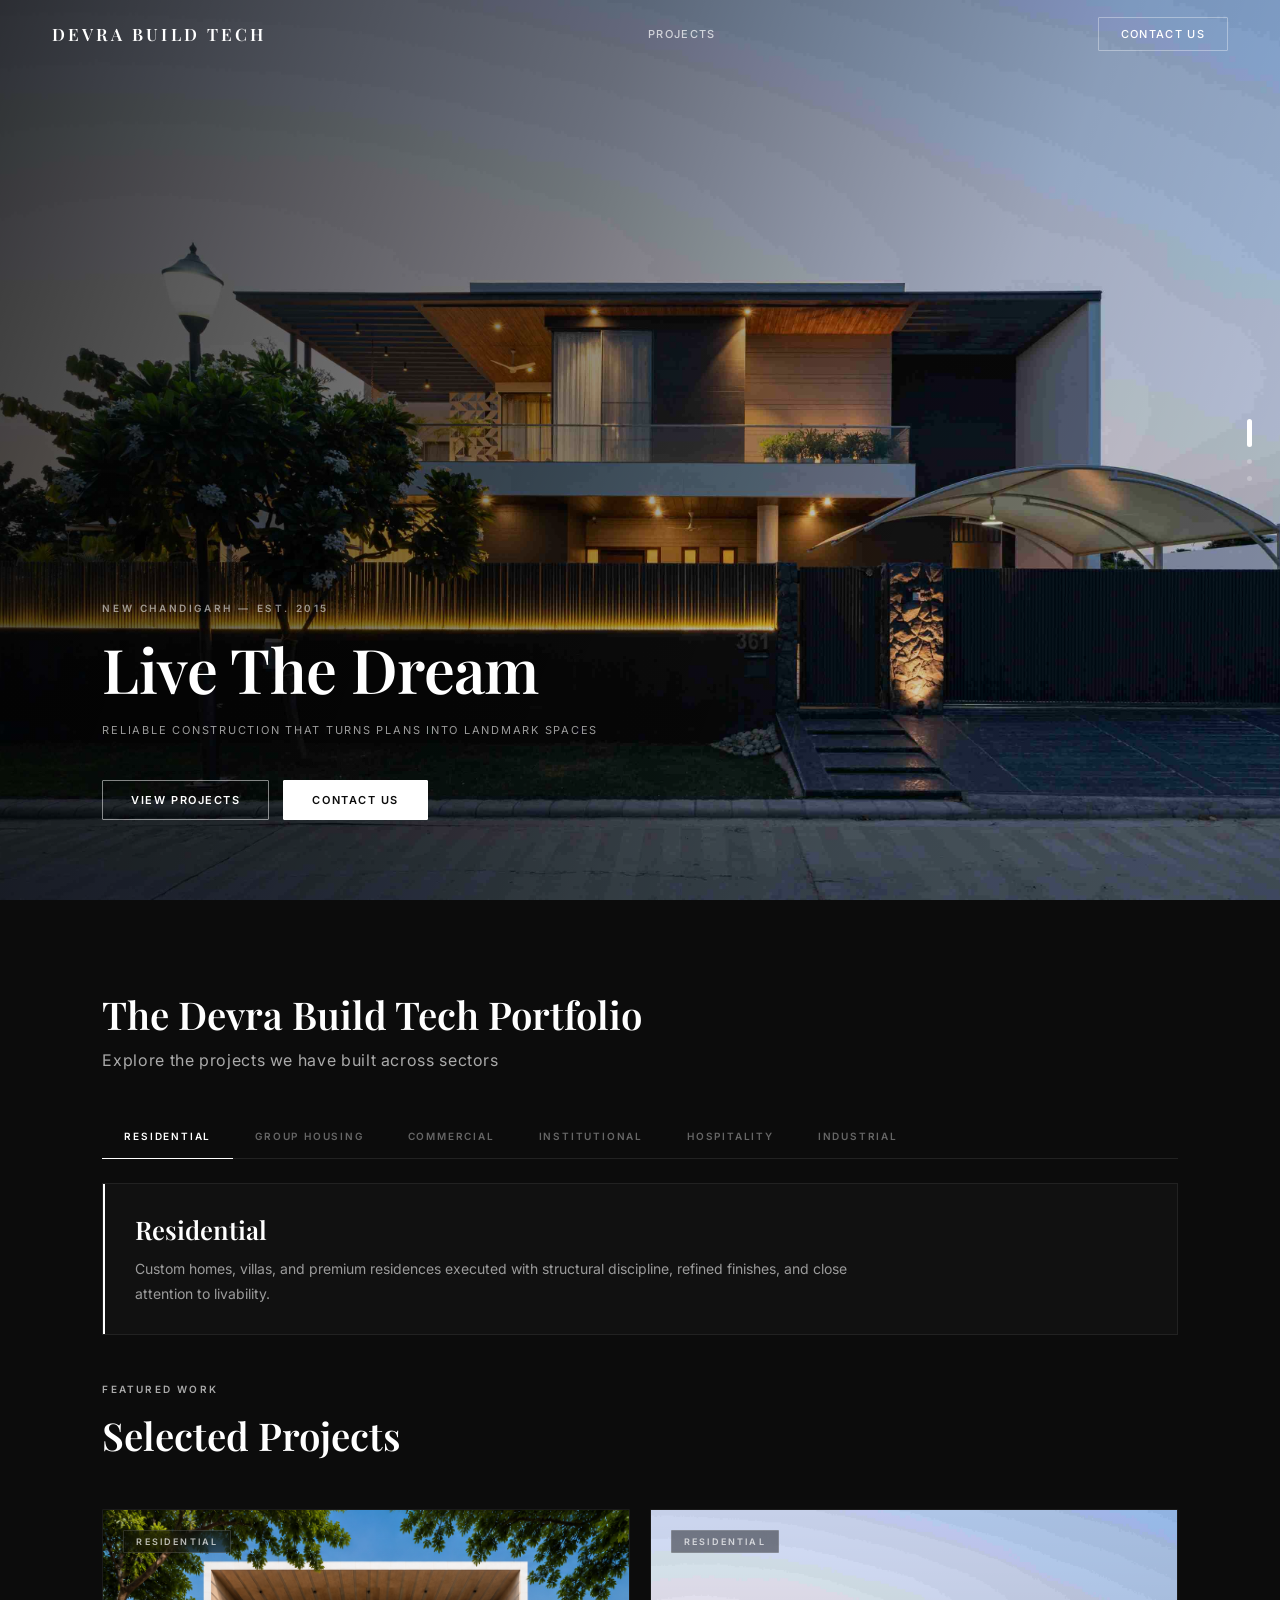
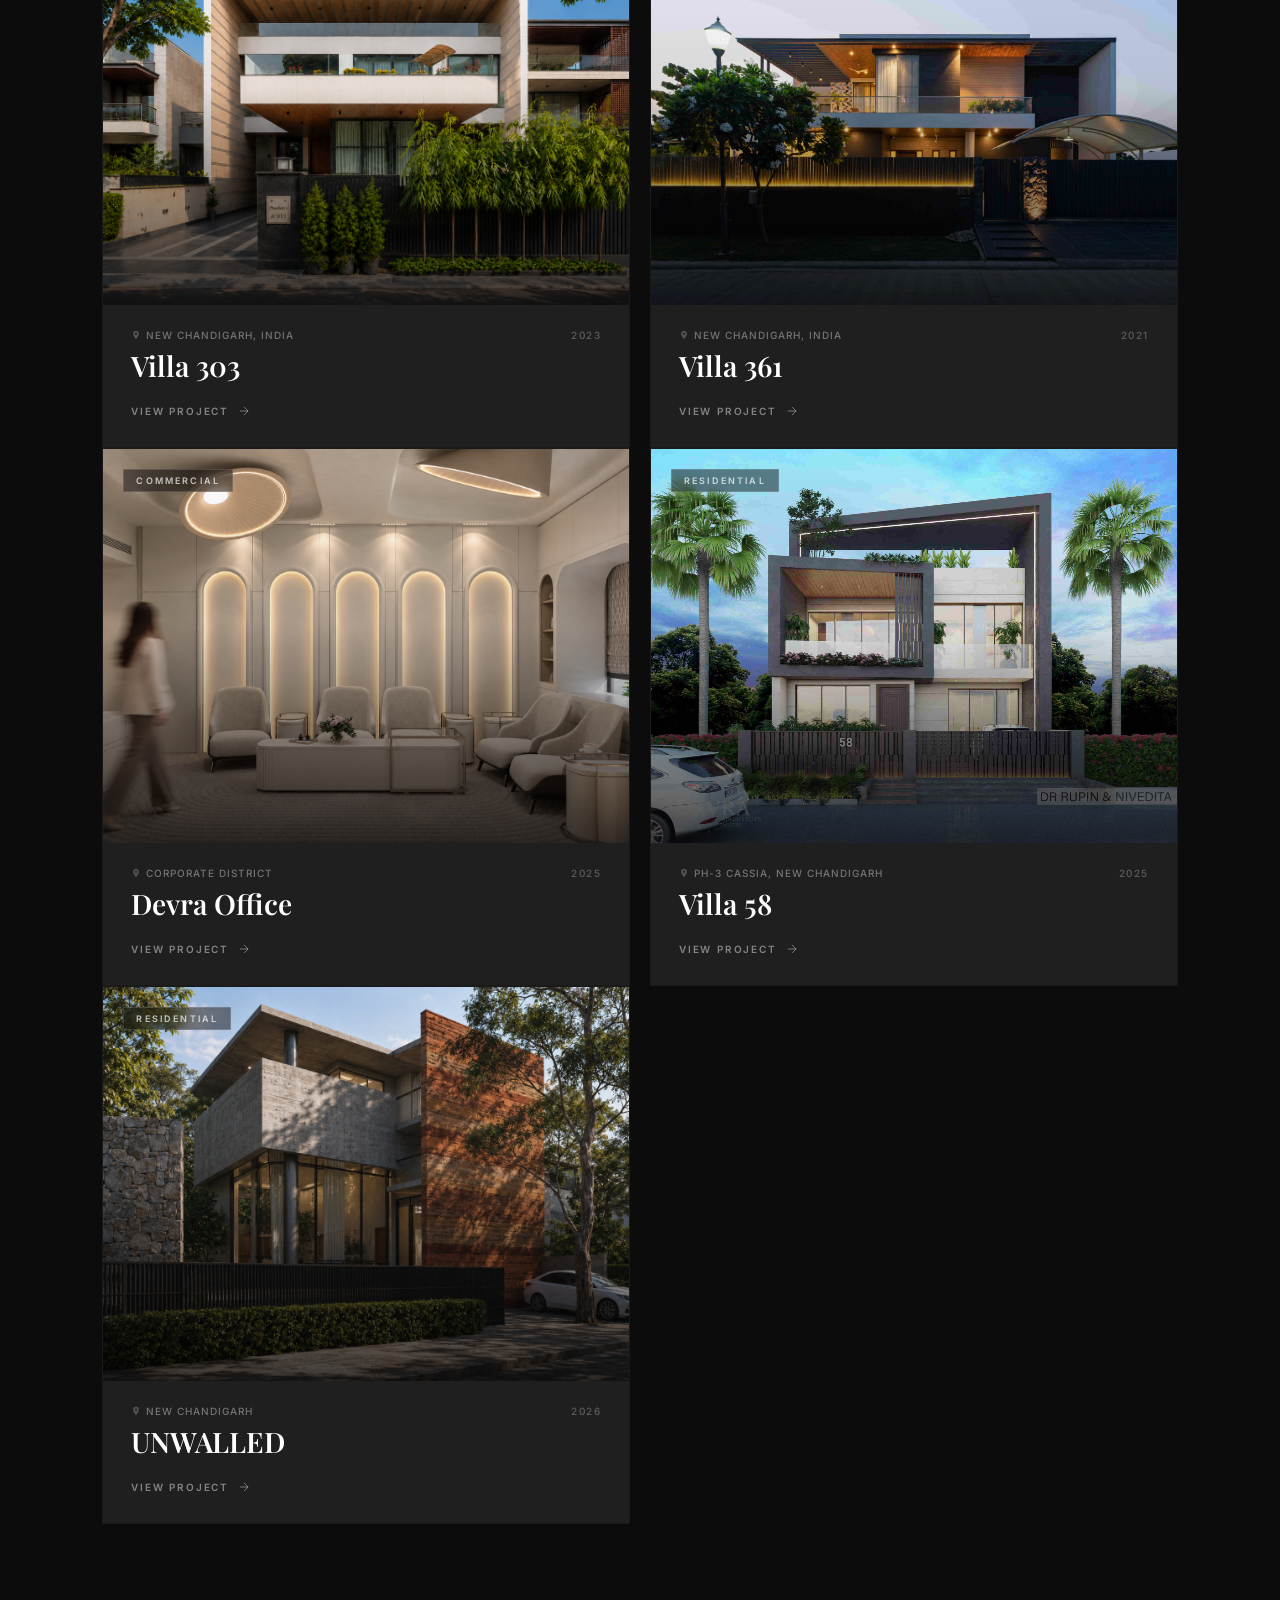
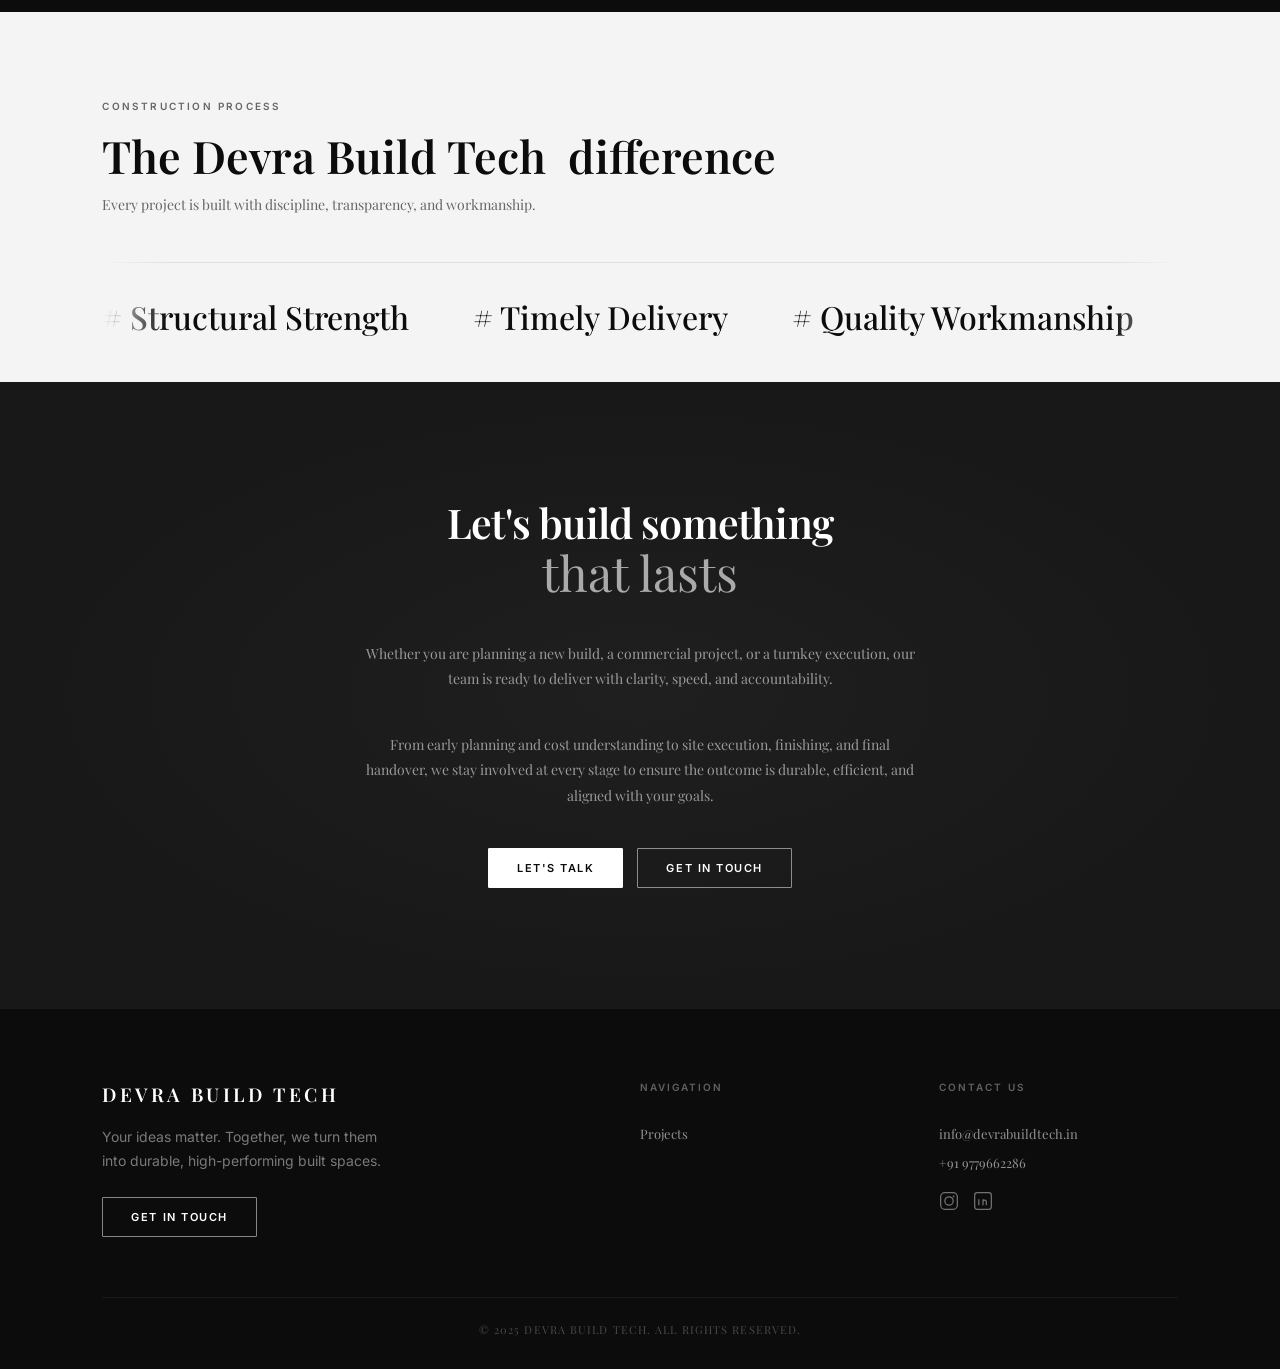
==== index.html @ 9b222a0d "Update hero slider images - Villa 361, Slider2, and Slider3" ====
<!DOCTYPE html>
<html lang="en">
<head>
  <meta charset="UTF-8" />
  <meta name="viewport" content="width=device-width, initial-scale=1.0" />
  <title>Construction Company in New Chandigarh | Residential, Commercial & Turnkey Projects | Devra Build Tech</title>
  <meta name="description" content="Devra Build Tech is a New Chandigarh-based construction company delivering 475+ completed residential, commercial, institutional, and hospitality projects with end-to-end execution." />
  <link rel="stylesheet" href="style.css?v=3" />
  <link rel="preconnect" href="https://fonts.googleapis.com" />
  <link rel="preconnect" href="https://fonts.gstatic.com" crossorigin />
  <link href="https://fonts.googleapis.com/css2?family=Playfair+Display:wght@400;500;600;700&family=Inter:wght@300;400;500;600&display=swap" rel="stylesheet" />

  <!-- Remove hash from URL immediately on load -->
  <script>
    if (window.location.hash) {
      history.replaceState(null, null, window.location.pathname);
    }
  </script>
</head>
<body>

  <nav class="navbar" id="navbar">
    <a href="#" class="nav-logo">
      <span class="logo-text">DEVRA BUILD TECH</span>
    </a>
    <div class="nav-links">
      <a href="#projects-grid-section">Projects</a>
    </div>
    <a href="#contact-section" class="nav-cta">Contact Us</a>
    <button class="hamburger" id="hamburger" aria-label="Menu">
      <span></span><span></span><span></span>
    </button>
  </nav>

  <div class="mobile-menu" id="mobileMenu">
    <a href="#projects-grid-section">Projects</a>
    <a href="#contact-section">Contact Us</a>
  </div>

  <section class="hero" id="hero">

    <!-- BACKGROUND SLIDES -->
    <div class="hero-slider" id="heroSlider">
      <div class="hero-slide active" style="background-image:url('assets/projects/res-villa-361.jpg')"></div>
      <div class="hero-slide" style="background-image:url('assets/projects/Slider2.png')"></div>
      <div class="hero-slide" style="background-image:url('assets/projects/Slider3.png')"></div>
    </div>
    <div class="hero-overlay"></div>


    <div class="hero-content">
      <span class="hero-label fade-in-up">New Chandigarh &mdash; Est. 2015</span>
      <h1 class="hero-quote fade-in-up delay-1">Live The Dream</h1>
      <p class="hero-sub fade-in-up delay-2">Reliable Construction That Turns Plans Into Landmark Spaces</p>
      <div class="hero-btns fade-in-up delay-3">
        <a href="#projects-grid-section" class="btn btn-outline">View Projects</a>
        <a href="#contact-section" class="btn btn-filled">Contact us</a>
      </div>
    </div>

    <!-- RIGHT SIDE INDICATORS -->
    <div class="hero-indicators" id="heroIndicators">
      <button class="hero-dot active" data-index="0" aria-label="Slide 1"></button>
      <button class="hero-dot" data-index="1" aria-label="Slide 2"></button>
      <button class="hero-dot" data-index="2" aria-label="Slide 3"></button>
    </div>

    <!-- BOTTOM BAR removed -->

  </section>

  <section class="collection" id="projects-section">
    <div class="collection-inner">
      <div class="collection-header reveal">
        <h3>The Devra Build Tech Portfolio</h3>
        <h4>Explore the projects we have built across sectors</h4>
      </div>
      <div class="collection-tabs reveal">
        <button class="tab-btn active" data-tab="residential">RESIDENTIAL</button>
        <button class="tab-btn" data-tab="housings">GROUP HOUSING</button>
        <button class="tab-btn" data-tab="commercial">COMMERCIAL</button>
        <button class="tab-btn" data-tab="schools">INSTITUTIONAL</button>
        <button class="tab-btn" data-tab="hospitality">HOSPITALITY</button>
        <button class="tab-btn" data-tab="farmhouse">INDUSTRIAL</button>
      </div>
      <div class="tab-detail-panel reveal visible" id="tabDetailPanel">
        <div class="tab-detail-item active" data-tab-content="residential">
          <h5>Residential</h5>
          <p>Custom homes, villas, and premium residences executed with structural discipline, refined finishes, and close attention to livability.</p>
        </div>
        <div class="tab-detail-item" data-tab-content="housings">
          <h5>Group Housing</h5>
          <p>Large-format housing developments delivered through coordinated site management, phased execution, and quality-led construction systems.</p>
        </div>
        <div class="tab-detail-item" data-tab-content="commercial">
          <h5>Commercial</h5>
          <p>Retail, office, and mixed-use projects built for efficient operations, brand presence, and long-term performance.</p>
        </div>
        <div class="tab-detail-item" data-tab-content="schools">
          <h5>Institutional</h5>
          <p>Educational and institutional facilities planned for durability, safety, circulation clarity, and dependable project delivery.</p>
        </div>
        <div class="tab-detail-item" data-tab-content="hospitality">
          <h5>Hospitality</h5>
          <p>Hotels, guest spaces, and leisure environments constructed to balance comfort, aesthetics, and operational functionality.</p>
        </div>
        <div class="tab-detail-item" data-tab-content="farmhouse">
          <h5>Industrial</h5>
          <p>Industrial and utility-led developments executed with practical planning, robust construction methods, and schedule-focused coordination.</p>
        </div>
      </div>
    </div>
  </section>

  <!-- ─── FEATURED PROJECTS GRID ─────────────── -->
  <section class="projects-grid" id="projects-grid-section">
    <div class="projects-grid-inner">
      <div class="projects-grid-header reveal">
        <span class="label">Featured Work</span>
        <h3>Selected Projects</h3>
      </div>
      <!-- Row 1: Villa 303 + Villa 361 -->
      <div class="pg-grid pg-grid-2 reveal delay-1">

        <!-- Villa 303 — Residential -->
        <a href="villa-303.html" class="pg-card">
          <div class="pg-card-img">
            <img src="assets/projects/res-villa-303.jpg" alt="Villa 303 — New Chandigarh" loading="lazy" />
            <div class="pg-card-overlay"></div>
            <span class="pg-card-tag">Residential</span>
          </div>
          <div class="pg-card-info">
            <div class="pg-card-meta">
              <span class="pg-card-loc">
                <svg width="10" height="12" viewBox="0 0 24 24" fill="currentColor"><path d="M12 2C8.13 2 5 5.13 5 9c0 5.25 7 13 7 13s7-7.75 7-13c0-3.87-3.13-7-7-7zm0 9.5c-1.38 0-2.5-1.12-2.5-2.5s1.12-2.5 2.5-2.5 2.5 1.12 2.5 2.5-1.12 2.5-2.5 2.5z"/></svg>
                New Chandigarh, India
              </span>
              <span class="pg-card-year">2023</span>
            </div>
            <h4 class="pg-card-title">Villa 303</h4>
            <span class="pg-card-cta">
              View Project
              <svg width="14" height="14" viewBox="0 0 24 24" fill="none" stroke="currentColor" stroke-width="1.5"><line x1="5" y1="12" x2="19" y2="12"/><polyline points="12 5 19 12 12 19"/></svg>
            </span>
          </div>
        </a>

        <!-- Villa 361 — Residential -->
        <a href="villa-361.html" class="pg-card">
          <div class="pg-card-img">
            <img src="assets/projects/res-villa-361.jpg" alt="Villa 361 — New Chandigarh" loading="lazy" />
            <div class="pg-card-overlay"></div>
            <span class="pg-card-tag">Residential</span>
          </div>
          <div class="pg-card-info">
            <div class="pg-card-meta">
              <span class="pg-card-loc">
                <svg width="10" height="12" viewBox="0 0 24 24" fill="currentColor"><path d="M12 2C8.13 2 5 5.13 5 9c0 5.25 7 13 7 13s7-7.75 7-13c0-3.87-3.13-7-7-7zm0 9.5c-1.38 0-2.5-1.12-2.5-2.5s1.12-2.5 2.5-2.5 2.5 1.12 2.5 2.5-1.12 2.5-2.5 2.5z"/></svg>
                New Chandigarh, India
              </span>
              <span class="pg-card-year">2021</span>
            </div>
            <h4 class="pg-card-title">Villa 361</h4>
            <span class="pg-card-cta">
              View Project
              <svg width="14" height="14" viewBox="0 0 24 24" fill="none" stroke="currentColor" stroke-width="1.5"><line x1="5" y1="12" x2="19" y2="12"/><polyline points="12 5 19 12 12 19"/></svg>
            </span>
          </div>
        </a>

      </div>

      <!-- Row 2: Devra Office + Villa 58 -->
      <div class="pg-grid pg-grid-2 reveal delay-2">

        <!-- Devra Office — Commercial -->
        <a href="devra-office.html" class="pg-card">
          <div class="pg-card-img">
            <img src="assets/projects/DEVRAOFFICE1.png" alt="Devra Office — Modern Commercial Space" loading="lazy" />
            <div class="pg-card-overlay"></div>
            <span class="pg-card-tag">Commercial</span>
          </div>
          <div class="pg-card-info">
            <div class="pg-card-meta">
              <span class="pg-card-loc">
                <svg width="10" height="12" viewBox="0 0 24 24" fill="currentColor"><path d="M12 2C8.13 2 5 5.13 5 9c0 5.25 7 13 7 13s7-7.75 7-13c0-3.87-3.13-7-7-7zm0 9.5c-1.38 0-2.5-1.12-2.5-2.5s1.12-2.5 2.5-2.5 2.5 1.12 2.5 2.5-1.12 2.5-2.5 2.5z"/></svg>
                Corporate District
              </span>
              <span class="pg-card-year">2025</span>
            </div>
            <h4 class="pg-card-title">Devra Office</h4>
            <span class="pg-card-cta">
              View Project
              <svg width="14" height="14" viewBox="0 0 24 24" fill="none" stroke="currentColor" stroke-width="1.5"><line x1="5" y1="12" x2="19" y2="12"/><polyline points="12 5 19 12 12 19"/></svg>
            </span>
          </div>
        </a>

        <!-- Villa 58 — Residential -->
        <a href="villa-58.html" class="pg-card">
          <div class="pg-card-img">
            <img src="assets/projects/res-villa-58.jpg" alt="Villa 58 — New Chandigarh" loading="lazy" />
            <div class="pg-card-overlay"></div>
            <span class="pg-card-tag">Residential</span>
          </div>
          <div class="pg-card-info">
            <div class="pg-card-meta">
              <span class="pg-card-loc">
                <svg width="10" height="12" viewBox="0 0 24 24" fill="currentColor"><path d="M12 2C8.13 2 5 5.13 5 9c0 5.25 7 13 7 13s7-7.75 7-13c0-3.87-3.13-7-7-7zm0 9.5c-1.38 0-2.5-1.12-2.5-2.5s1.12-2.5 2.5-2.5 2.5 1.12 2.5 2.5-1.12 2.5-2.5 2.5z"/></svg>
                PH-3 Cassia, New Chandigarh
              </span>
              <span class="pg-card-year">2025</span>
            </div>
            <h4 class="pg-card-title">Villa 58</h4>
            <span class="pg-card-cta">
              View Project
              <svg width="14" height="14" viewBox="0 0 24 24" fill="none" stroke="currentColor" stroke-width="1.5"><line x1="5" y1="12" x2="19" y2="12"/><polyline points="12 5 19 12 12 19"/></svg>
            </span>
          </div>
        </a>

      </div>

      <!-- Row 3: UNWALLED + Empty slot for future project -->
      <div class="pg-grid pg-grid-2 reveal delay-3">

        <!-- UNWALLED — Residential -->
        <a href="unwalled.html" class="pg-card">
          <div class="pg-card-img">
            <img src="assets/projects/UNWALLED5.png" alt="UNWALLED — New Chandigarh" loading="lazy" />
            <div class="pg-card-overlay"></div>
            <span class="pg-card-tag">Residential</span>
          </div>
          <div class="pg-card-info">
            <div class="pg-card-meta">
              <span class="pg-card-loc">
                <svg width="10" height="12" viewBox="0 0 24 24" fill="currentColor"><path d="M12 2C8.13 2 5 5.13 5 9c0 5.25 7 13 7 13s7-7.75 7-13c0-3.87-3.13-7-7-7zm0 9.5c-1.38 0-2.5-1.12-2.5-2.5s1.12-2.5 2.5-2.5 2.5 1.12 2.5 2.5-1.12 2.5-2.5 2.5z"/></svg>
                New Chandigarh
              </span>
              <span class="pg-card-year">2026</span>
            </div>
            <h4 class="pg-card-title">UNWALLED</h4>
            <span class="pg-card-cta">
              View Project
              <svg width="14" height="14" viewBox="0 0 24 24" fill="none" stroke="currentColor" stroke-width="1.5"><line x1="5" y1="12" x2="19" y2="12"/><polyline points="12 5 19 12 12 19"/></svg>
            </span>
          </div>
        </a>

      </div>

    </div>
  </section>



<section class="transformation" id="transformation-section">
    <div class="transformation-header reveal">
      <span class="label">Construction Process</span>
      <h3>The Devra Build Tech&nbsp; difference</h3>
      <p>Every project is built with discipline, transparency, and workmanship.</p>
    </div>
    <div class="marquee-wrap">
      <div class="marquee-track">
        <span># Structural Strength</span>
        <span># Timely Delivery</span>
        <span># Quality Workmanship</span>
        <span># Site Safety</span>
        <span># Turnkey Execution</span>
        <span># Structural Strength</span>
        <span># Timely Delivery</span>
        <span># Quality Workmanship</span>
        <span># Site Safety</span>
        <span># Turnkey Execution</span>
      </div>
    </div>
  </section>

<section class="cta-section" id="contact-section">
    <div class="cta-inner reveal">
      <div class="cta-heading">
        <h2>Let's build something</h2>
        <h3>that lasts</h3>
      </div>
      <p>Whether you are planning a new build, a commercial project, or a turnkey execution, our team is ready to deliver with clarity, speed, and accountability.</p>
      <p>From early planning and cost understanding to site execution, finishing, and final handover, we stay involved at every stage to ensure the outcome is durable, efficient, and aligned with your goals.</p>
      <div class="cta-btns">
        <a href="https://mail.google.com/mail/?view=cm&to=info@devrabuildtech.in&su=Project%20Enquiry" target="_blank" rel="noopener" class="btn btn-filled">Let's talk</a>
        <a href="https://mail.google.com/mail/?view=cm&to=info@devrabuildtech.in&su=Project%20Enquiry" target="_blank" rel="noopener" class="btn btn-outline">Get in touch</a>
      </div>
    </div>
  </section>

  <footer class="footer">
    <div class="footer-top">
      <div class="footer-logo-col">
        <span class="footer-logo-text">DEVRA BUILD TECH</span>
        <p class="footer-tagline">Your ideas matter. Together, we turn them into durable, high-performing built spaces.</p>
        <a href="https://mail.google.com/mail/?view=cm&to=info@devrabuildtech.in&su=Project%20Enquiry" target="_blank" rel="noopener" class="btn btn-outline">Get in touch</a>
      </div>
      <div class="footer-nav-col">
        <h6>Navigation</h6>
        <a href="#projects-grid-section">Projects</a>
      </div>
      <div class="footer-contact-col">
        <h6>Contact us</h6>
        <a href="https://mail.google.com/mail/?view=cm&to=info@devrabuildtech.in&su=Project%20Enquiry" target="_blank" rel="noopener">info@devrabuildtech.in</a>
        <a href="tel:+919779662286">+91 9779662286</a>
        <div class="footer-socials">
          <a href="https://www.instagram.com/" target="_blank" rel="noopener" aria-label="Instagram">
            <svg width="20" height="20" viewBox="0 0 24 24" fill="none" stroke="currentColor" stroke-width="1.5"><rect x="2" y="2" width="20" height="20" rx="5"/><circle cx="12" cy="12" r="5"/><circle cx="17.5" cy="6.5" r="1" fill="currentColor" stroke="none"/></svg>
          </a>
          <a href="https://www.linkedin.com/" target="_blank" rel="noopener" aria-label="LinkedIn">
            <svg width="20" height="20" viewBox="0 0 24 24" fill="none" stroke="currentColor" stroke-width="1.5"><rect x="2" y="2" width="20" height="20" rx="3"/><path d="M7 10v7M7 7v.01M12 17v-4a2 2 0 014 0v4M12 10v7"/></svg>
          </a>
        </div>
      </div>
    </div>
    <div class="footer-bottom">
      <span>&copy; 2025 Devra Build Tech. All rights reserved.</span>
    </div>
  </footer>

  <script src="script.js"></script>
</body>
</html>
---- style.css ----
﻿/* DEVRA BUILD TECH — BLACK & WHITE REDESIGN */
*, *::before, *::after { box-sizing: border-box; margin: 0; padding: 0; }

:root {
  --black:      #0c0c0c;
  --black-soft: #111111;
  --dark:       #181818;
  --gray-900:   #1f1f1f;
  --gray-700:   #3a3a3a;
  --gray-500:   #666666;
  --gray-300:   #aaaaaa;
  --gray-100:   #e5e5e5;
  --off-white:  #f4f4f4;
  --white:      #ffffff;

  --font-serif: 'Playfair Display', Georgia, serif;
  --font-sans:  'Inter', system-ui, sans-serif;

  --nav-h: 68px;
  --ease-out:   cubic-bezier(0.25, 0.46, 0.45, 0.94);
  --ease-smooth: cubic-bezier(0.4, 0, 0.2, 1);
}

html { scroll-behavior: smooth; }
body { font-family: var(--font-serif); background: var(--black); color: var(--white); overflow-x: hidden; }
img { display: block; max-width: 100%; }
a { text-decoration: none; color: inherit; }

/* ─── UTILITIES ─────────────────────────────────────── */
.label {
  display: block;
  font-family: var(--font-sans);
  font-size: 10px;
  font-weight: 600;
  letter-spacing: 0.22em;
  text-transform: uppercase;
  color: var(--gray-300);
  margin-bottom: 14px;
}

.reveal { opacity: 0; transform: translateY(36px); transition: opacity 0.8s var(--ease-out), transform 0.8s var(--ease-out); }
.reveal.visible { opacity: 1; transform: translateY(0); }
.reveal.delay-1 { transition-delay: 0.15s; }
.reveal.delay-2 { transition-delay: 0.3s; }

.mt-24 { margin-top: 24px; }

/* ─── BUTTONS ────────────────────────────────────────── */
.btn {
  display: inline-block;
  padding: 12px 28px;
  font-family: var(--font-sans);
  font-size: 11px;
  font-weight: 600;
  letter-spacing: 0.14em;
  text-transform: uppercase;
  border-radius: 1px;
  transition: background 0.25s, color 0.25s, border-color 0.25s, transform 0.2s;
}
.btn:hover { transform: translateY(-1px); }
.btn-outline {
  border: 1px solid rgba(255,255,255,0.5);
  color: var(--white);
  background: transparent;
}
.btn-outline:hover { background: rgba(255,255,255,0.08); border-color: var(--white); }
.btn-filled {
  background: var(--white);
  color: var(--black);
  border: 1px solid var(--white);
}
.btn-filled:hover { background: var(--gray-100); border-color: var(--gray-100); }

/* ─── NAVBAR ─────────────────────────────────────────── */
.navbar {
  position: fixed; top: 0; left: 0; right: 0;
  z-index: 1000;
  height: var(--nav-h);
  display: flex; align-items: center; justify-content: space-between;
  padding: 0 52px;
  background: transparent;
  transition: background 0.4s, backdrop-filter 0.4s;
}
.navbar.scrolled {
  background: rgba(12,12,12,0.96);
  backdrop-filter: blur(16px);
  border-bottom: 1px solid rgba(255,255,255,0.06);
}
.nav-logo { display: flex; align-items: center; }
.logo-text {
  font-family: var(--font-serif);
  font-size: 17px;
  font-weight: 600;
  letter-spacing: 0.18em;
  color: var(--white);
  text-transform: uppercase;
}
.nav-links { display: flex; gap: 38px; }
.nav-links a {
  font-family: var(--font-sans);
  font-size: 11px;
  font-weight: 500;
  letter-spacing: 0.12em;
  text-transform: uppercase;
  color: rgba(255,255,255,0.7);
  transition: color 0.25s;
  position: relative;
}
.nav-links a::after {
  content: '';
  position: absolute; bottom: -3px; left: 0;
  width: 0; height: 1px;
  background: var(--white);
  transition: width 0.3s var(--ease-out);
}
.nav-links a:hover { color: var(--white); }
.nav-links a:hover::after { width: 100%; }
.nav-cta {
  font-family: var(--font-sans);
  font-size: 11px; font-weight: 500;
  letter-spacing: 0.12em; text-transform: uppercase;
  border: 1px solid rgba(255,255,255,0.35);
  padding: 9px 22px; border-radius: 1px;
  color: var(--white);
  transition: background 0.25s, border-color 0.25s;
}
.nav-cta:hover { background: rgba(255,255,255,0.09); border-color: var(--white); }

/* Hamburger */
.hamburger { display: none; flex-direction: column; gap: 5px; background: none; border: none; cursor: pointer; padding: 4px; }
.hamburger span { display: block; width: 24px; height: 1.5px; background: var(--white); transition: transform 0.3s, opacity 0.3s; }
.hamburger.open span:nth-child(1) { transform: translateY(6.5px) rotate(45deg); }
.hamburger.open span:nth-child(2) { opacity: 0; }
.hamburger.open span:nth-child(3) { transform: translateY(-6.5px) rotate(-45deg); }

.mobile-menu {
  display: none; position: fixed;
  top: var(--nav-h); left: 0; right: 0;
  background: rgba(12,12,12,0.99);
  backdrop-filter: blur(20px);
  z-index: 999; flex-direction: column;
  padding: 24px 40px 32px; gap: 0;
  border-bottom: 1px solid rgba(255,255,255,0.07);
}
.mobile-menu.open { display: flex; }
.mobile-menu a {
  font-size: 13px; letter-spacing: 0.12em;
  text-transform: uppercase; font-weight: 500;
  color: rgba(255,255,255,0.75);
  border-bottom: 1px solid rgba(255,255,255,0.07);
  padding: 18px 0;
}
.mobile-menu a:last-child { border-bottom: none; }

/* ─── HERO ───────────────────────────────────────────── */
.hero {
  position: relative;
  width: 100%; height: 100vh;
  min-height: 640px;
  overflow: hidden;
  background: var(--black);
}

/* Slides — FIXED: image now fills full width edge to edge (no side bars) */
.hero-slider { position: absolute; inset: 0; z-index: 0; overflow: hidden; }
.hero-slide {
  position: absolute; inset: 0;
  width: 100%; height: 100%;
  background-size: cover;
  background-position: center center;
  background-repeat: no-repeat;
  opacity: 0;
  transition: opacity 1.4s var(--ease-out);
}
.hero-slide.active { opacity: 1; }

/* Stop cursor/parallax movement — keeps the image fixed in place */
.hero-slider,
.hero-slide {
  transform: none !important;
  translate: none !important;
  background-position: center center !important;
  pointer-events: none;
}

.hero-overlay {
  position: absolute; inset: 0; z-index: 1;
  background: linear-gradient(
    110deg,
    rgba(0,0,0,0.78) 0%,
    rgba(0,0,0,0.48) 40%,
    rgba(0,0,0,0.18) 70%,
    rgba(0,0,0,0.05) 100%
  );
}

/* Hero content */
.hero-content {
  position: absolute;
  left: 8%; bottom: 80px;
  z-index: 3; max-width: 540px;
}
.hero-label {
  display: block;
  font-family: var(--font-sans);
  font-size: 10px; font-weight: 600;
  letter-spacing: 0.26em; text-transform: uppercase;
  color: rgba(255,255,255,0.55);
  margin-bottom: 22px;
}
.hero-quote {
  font-family: var(--font-serif);
  font-size: clamp(2.6rem, 4.8vw, 4.8rem);
  font-weight: 600;
  font-style: normal;
  line-height: 1.08;
  color: var(--white);
  margin-bottom: 20px;
  letter-spacing: -0.01em;
}
.hero-sub {
  font-family: var(--font-sans);
  font-size: 11px; font-weight: 400;
  letter-spacing: 0.16em; text-transform: uppercase;
  color: rgba(255,255,255,0.6);
  margin-bottom: 40px;
  line-height: 1.6;
}
.hero-btns { display: flex; gap: 14px; flex-wrap: wrap; }

/* Right dot indicators */
.hero-indicators {
  position: absolute; right: 28px; top: 50%;
  transform: translateY(-50%);
  z-index: 5; display: flex; flex-direction: column;
  gap: 12px; align-items: center;
}
.hero-dot {
  width: 5px; height: 5px; border-radius: 50%;
  background: rgba(255,255,255,0.25);
  border: none; cursor: pointer; padding: 0;
  transition: background 0.3s, height 0.3s, border-radius 0.3s;
}
.hero-dot.active {
  background: var(--white);
  height: 28px; border-radius: 3px;
}

/* ─── FADE ANIMATIONS ────────────────────────────────── */
.fade-in-up { opacity: 0; transform: translateY(26px); animation: fadeInUp 0.9s var(--ease-out) forwards; }
.delay-1 { animation-delay: 0.2s; }
.delay-2 { animation-delay: 0.4s; }
.delay-3 { animation-delay: 0.6s; }
@keyframes fadeInUp { to { opacity: 1; transform: translateY(0); } }

/* ─── COLLECTION (PORTFOLIO TABS) ────────────────────── */
.collection { background: var(--black); padding: 88px 8% 48px; }
.collection-inner { max-width: 1200px; margin: 0 auto; }
.collection-header { margin-bottom: 44px; }
.collection-header h3 {
  font-family: var(--font-serif);
  font-size: clamp(1.7rem, 3vw, 2.6rem);
  font-weight: 600; color: var(--white); margin-bottom: 10px;
}
.collection-header h4 {
  font-family: var(--font-sans);
  font-size: clamp(0.85rem, 1.4vw, 1rem);
  font-weight: 400; color: var(--gray-300);
  letter-spacing: 0.04em;
}
.collection-tabs {
  display: flex; flex-wrap: wrap;
  border-bottom: 1px solid rgba(255,255,255,0.09);
}
.tab-btn {
  background: none; border: none; cursor: pointer;
  font-family: var(--font-sans); font-size: 10px; font-weight: 600;
  letter-spacing: 0.18em; text-transform: uppercase;
  color: var(--gray-500); padding: 16px 22px;
  position: relative; transition: color 0.25s;
}
.tab-btn::after {
  content: ''; position: absolute;
  bottom: -1px; left: 0; right: 0;
  height: 1px; background: var(--white);
  transform: scaleX(0); transition: transform 0.3s var(--ease-out);
}
.tab-btn.active, .tab-btn:hover { color: var(--white); }
.tab-btn.active::after, .tab-btn:hover::after { transform: scaleX(1); }
.tab-detail-panel {
  position: relative; min-height: 128px;
  margin-top: 24px; padding: 28px 32px;
  border: 1px solid rgba(255,255,255,0.07);
  background: rgba(255,255,255,0.02);
  overflow: hidden;
}
.tab-detail-panel::before {
  content: ''; position: absolute; inset: 0 auto 0 0;
  width: 2px; background: var(--white);
}
.tab-detail-item { display: none; max-width: 760px; }
.tab-detail-item.active { display: block; animation: fadeTabDetail 0.22s var(--ease-out); }
.tab-detail-item h5 {
  font-family: var(--font-serif);
  font-size: clamp(1.2rem, 2vw, 1.65rem);
  font-weight: 600; color: var(--white); margin-bottom: 10px;
}
.tab-detail-item p {
  font-family: var(--font-sans);
  font-size: 14px; line-height: 1.8;
  color: rgba(255,255,255,0.58);
}
@keyframes fadeTabDetail {
  from { opacity: 0; transform: translateY(8px); }
  to   { opacity: 1; transform: translateY(0); }
}

/* ─── STATS STRIP ────────────────────────────────────── */
.stats-strip {
  background: var(--black);
  border-top: 1px solid rgba(255,255,255,0.06);
  border-bottom: 1px solid rgba(255,255,255,0.06);
  padding: 56px 8%;
}
.stats-strip-inner {
  max-width: 700px;
  margin: 0 auto;
  display: flex;
  align-items: center;
  justify-content: center;
  gap: 0;
}
.stats-item {
  flex: 1;
  display: flex;
  flex-direction: column;
  align-items: center;
  gap: 8px;
}
.stats-num {
  font-family: var(--font-serif);
  font-size: clamp(2.4rem, 5vw, 3.8rem);
  font-weight: 500;
  color: var(--white);
  line-height: 1;
  letter-spacing: -0.02em;
}
.stats-num sup {
  font-size: 0.6em;
  color: var(--gray-300);
  vertical-align: super;
  font-weight: 400;
}
.stats-label {
  font-family: var(--font-sans);
  font-size: 9px;
  font-weight: 600;
  letter-spacing: 0.24em;
  text-transform: uppercase;
  color: rgba(255,255,255,0.35);
}
.stats-divider {
  width: 1px;
  height: 48px;
  background: rgba(255,255,255,0.1);
  flex-shrink: 0;
}

@media (max-width: 480px) {
  .stats-strip { padding: 44px 6%; }
  .stats-num { font-size: 2rem; }
  .stats-divider { height: 36px; }
}

/* ─── SERVICES TEXT ──────────────────────────────────── */
.services { background: var(--off-white); color: var(--black); padding: 64px 8%; }
.services-inner {
  display: grid; grid-template-columns: 1fr 1fr;
  gap: 80px; max-width: 1200px; margin: 0 auto; align-items: start;
}
.services .label { color: var(--gray-500); }
.services-text h2 {
  font-family: var(--font-serif);
  font-size: clamp(1.8rem, 3.2vw, 2.8rem);
  font-weight: 600; line-height: 1.18; margin-bottom: 24px; color: var(--black);
}
.services-text p { font-size: 14px; line-height: 1.82; color: #555; }
.services-alt-headline {
  padding-top: 52px;
}
.services-alt-headline h3 {
  font-family: var(--font-serif);
  font-size: clamp(1.6rem, 2.8vw, 2.4rem);
  font-weight: 600; color: var(--black); line-height: 1.2;
  margin-bottom: 20px;
}
.services-alt-headline h4 { display: none; }
.amp {
  font-style: italic;
  font-weight: 400;
  color: #999;
  font-size: 1.1em;
}
.services-alt-headline p { font-size: 14px; line-height: 1.82; color: #555; }

/* ─── SERVICES CAROUSEL ──────────────────────────────── */
.services-carousel { background: var(--black); padding: 64px 0 48px; overflow: hidden; }
.svc-track-wrap,
.svc-static-strip { width: min(100%, 1600px); margin: 0 auto; }
.svc-track-wrap { padding: 0 8%; }
.svc-track {
  display: grid;
  grid-template-columns: repeat(4, minmax(0, 1fr));
  gap: 20px; align-items: stretch;
}
.svc-card {
  min-width: 0; background: var(--gray-900);
  border-radius: 1px; overflow: hidden; cursor: pointer;
  transition: transform 0.32s var(--ease-out);
  border: 1px solid rgba(255,255,255,0.04);
}
.svc-card:hover { transform: translateY(-5px); }
.svc-card-img-wrap { overflow: hidden; aspect-ratio: 1.45 / 1; }
.svc-card-img-wrap img { width: 100%; height: 100%; object-fit: cover; transition: transform 0.6s var(--ease-out); }
.svc-card:hover .svc-card-img-wrap img { transform: scale(1.04); }
.svc-card-body { padding: 20px 22px 24px; min-height: 160px; }
.svc-card-body h6 {
  font-family: var(--font-sans);
  font-size: 10px; font-weight: 600; letter-spacing: 0.2em;
  text-transform: uppercase; color: var(--gray-100); margin-bottom: 10px;
}
.svc-card-body p { font-size: 13px; line-height: 1.72; color: rgba(255,255,255,0.55); }
.svc-static-strip {
  display: grid; grid-template-columns: repeat(3, 1fr);
  gap: 20px; padding: 48px 8% 0;
}
.svc-static-card { cursor: pointer; }
.svc-static-img-wrap { overflow: hidden; border-radius: 1px; }
.svc-static-img-wrap img { width: 100%; height: 220px; object-fit: cover; transition: transform 0.4s var(--ease-out); }
.svc-static-card:hover .svc-static-img-wrap img { transform: scale(1.03); }
.svc-static-card h6 {
  font-family: var(--font-sans);
  font-size: 10px; font-weight: 600; letter-spacing: 0.2em;
  text-transform: uppercase; color: var(--gray-100); margin: 16px 0 8px;
}
.svc-static-card p { font-size: 13px; line-height: 1.72; color: rgba(255,255,255,0.55); }

/* ─── TRANSFORMATION / MARQUEE ───────────────────────── */
.transformation { background: var(--off-white); color: var(--black); padding: 88px 8% 0; overflow: hidden; }
.transformation-header { margin-bottom: 48px; }
.transformation-header .label { color: var(--gray-500); }
.transformation-header h3 {
  font-family: var(--font-serif);
  font-size: clamp(1.9rem, 3.5vw, 3rem);
  font-weight: 600; color: var(--black); margin-bottom: 10px;
}
.transformation-header p { font-size: 14px; color: #666; }
.marquee-wrap {
  overflow: hidden;
  border-top: 1px solid rgba(0,0,0,0.08);
  padding: 32px 0 44px;
  -webkit-mask-image: linear-gradient(to right, transparent 0%, black 6%, black 94%, transparent 100%);
  mask-image: linear-gradient(to right, transparent 0%, black 6%, black 94%, transparent 100%);
}
.marquee-track {
  display: flex; gap: 64px; white-space: nowrap;
  animation: marquee 22s linear infinite; will-change: transform;
}
.marquee-track span {
  font-family: var(--font-serif);
  font-size: clamp(1.4rem, 2.5vw, 2.1rem);
  font-weight: 500; color: var(--black); flex-shrink: 0;
}
@keyframes marquee { from { transform: translateX(0); } to { transform: translateX(-50%); } }

/* ─── VISION ─────────────────────────────────────────── */
.vision {
  background: var(--black); padding: 100px 8%;
  display: grid; grid-template-columns: 1fr 1fr;
  gap: 80px; align-items: center;
}
.vision-left .label { color: var(--gray-400, #999); }
.vision-left h2 {
  font-family: var(--font-serif);
  font-size: clamp(2.1rem, 4vw, 3.6rem);
  font-weight: 600; line-height: 1.08; margin-bottom: 24px;
}
.vision-left h2 .line { display: block; }
.vision-left h2 .accent { color: var(--gray-300); font-weight: 400; }
.vision-left > p { font-size: 14px; line-height: 1.8; color: rgba(255,255,255,0.56); margin-bottom: 4px; }
.vision-media { position: relative; border-radius: 1px; overflow: hidden; }
.vision-img { width: 100%; height: 460px; object-fit: cover; display: block; transition: opacity 0.4s; }
.vision-video { position: absolute; inset: 0; width: 100%; height: 100%; object-fit: cover; opacity: 0; transition: opacity 0.8s var(--ease-out); }
.vision-media:hover .vision-video { opacity: 1; }
.vision-media:hover .vision-img { opacity: 0; }

/* ─── CTA SECTION ────────────────────────────────────── */
.cta-section {
  background: var(--dark);
  padding: 120px 8%; text-align: center;
  position: relative; overflow: hidden;
}
.cta-section::before {
  content: "";
  position: absolute; inset: 0;
  background: radial-gradient(ellipse at center, rgba(255,255,255,0.03) 0%, transparent 68%);
}
.cta-inner { position: relative; z-index: 1; max-width: 700px; margin: 0 auto; }
.cta-heading { display: flex; flex-direction: column; align-items: center; }
.cta-inner h2 {
  font-family: var(--font-serif);
  font-size: clamp(1.6rem, 3.2vw, 3rem);
  font-weight: 600; line-height: 0.98;
  white-space: nowrap; letter-spacing: -0.02em;
  color: var(--white);
}
.cta-inner h3 {
  font-family: var(--font-serif);
  font-size: clamp(1.8rem, 3.8vw, 3.4rem);
  font-weight: 400; color: var(--gray-300);
  line-height: 1; margin-top: 6px; margin-bottom: 36px;
}
.cta-inner p {
  font-size: 14px; line-height: 1.82;
  color: rgba(255,255,255,0.55);
  max-width: 560px; margin: 8px auto 40px;
}
.cta-btns { display: flex; gap: 14px; justify-content: center; flex-wrap: wrap; }

/* ─── FOOTER ─────────────────────────────────────────── */
.footer {
  background: var(--black);
  border-top: 1px solid rgba(255,255,255,0.06);
  padding: 72px 8% 32px;
}
.footer-top {
  display: grid; grid-template-columns: 2fr 1fr 1fr;
  gap: 60px; padding-bottom: 60px;
  border-bottom: 1px solid rgba(255,255,255,0.06);
}
.footer-logo-text {
  font-family: var(--font-serif);
  font-size: 19px; font-weight: 600;
  letter-spacing: 0.18em; color: var(--white);
  text-transform: uppercase; display: block; margin-bottom: 18px;
}
.footer-tagline {
  font-family: var(--font-sans);
  font-size: 14px; color: rgba(255,255,255,0.45);
  line-height: 1.7; margin-bottom: 24px; max-width: 300px;
}
.footer-nav-col h6,
.footer-contact-col h6 {
  font-family: var(--font-sans);
  font-size: 10px; font-weight: 600;
  letter-spacing: 0.2em; text-transform: uppercase;
  color: rgba(255,255,255,0.35); margin-bottom: 20px;
}
.footer-nav-col { display: flex; flex-direction: column; gap: 12px; }
.footer-nav-col a { font-size: 13px; color: rgba(255,255,255,0.55); transition: color 0.25s; }
.footer-nav-col a:hover { color: var(--white); }
.footer-contact-col { display: flex; flex-direction: column; gap: 12px; }
.footer-contact-col > a { font-size: 13px; color: rgba(255,255,255,0.55); transition: color 0.25s; }
.footer-contact-col > a:hover { color: var(--white); }
.footer-socials { display: flex; gap: 14px; margin-top: 8px; }
.footer-socials a {
  color: rgba(255,255,255,0.42);
  transition: color 0.25s, transform 0.25s;
  display: flex; align-items: center;
}
.footer-socials a:hover { color: var(--white); transform: translateY(-2px); }
.footer-bottom { padding-top: 24px; display: flex; justify-content: center; }
.footer-bottom span {
  font-size: 11px; letter-spacing: 0.1em;
  color: rgba(255,255,255,0.25); text-transform: uppercase;
}

/* ─── RESPONSIVE ─────────────────────────────────────── */
@media (max-width: 1024px) {
  .svc-track { grid-template-columns: repeat(2, minmax(0, 1fr)); }
  .vision { grid-template-columns: 1fr; gap: 48px; }
  .services-inner { grid-template-columns: 1fr; gap: 48px; }
  .footer-top { grid-template-columns: 1fr 1fr; }
  .footer-logo-col { grid-column: 1 / -1; }
  .hero-content { left: 5%; bottom: 48px; top: auto; }
}
@media (max-width: 768px) {
  .navbar { padding: 0 24px; }
  .nav-links, .nav-cta { display: none; }
  .hamburger { display: flex; }
  .hero { min-height: 100svh; }
  .hero-content { left: 6%; max-width: 88%; bottom: 60px; top: auto; }
  .hero-indicators { right: 14px; }
  .collection { padding: 64px 6% 36px; }
  .tab-btn { padding: 12px 14px; font-size: 10px; }
  .tab-detail-panel { padding: 22px 20px; min-height: 0; }
  .services { padding: 64px 6%; }
  .svc-track-wrap, .svc-static-strip { width: 100%; }
  .svc-track-wrap { padding: 0 6%; }
  .svc-track { grid-template-columns: 1fr; }
  .svc-card-body { min-height: 0; }
  .svc-static-strip { grid-template-columns: 1fr; padding: 36px 6% 0; }
  .transformation { padding: 64px 6% 0; }
  .vision { padding: 64px 6%; }
  .cta-section { padding: 80px 6%; }
  .footer { padding: 60px 6% 28px; }
  .footer-top { grid-template-columns: 1fr; gap: 40px; }
  .footer-logo-col { grid-column: auto; }
}
@media (max-width: 480px) {
  .hero-btns { flex-direction: column; gap: 12px; }
  .hero-btns .btn { text-align: center; }
  .cta-inner h2,
  .cta-inner h3 { font-size: clamp(1.5rem, 8vw, 2.4rem); white-space: normal; }
  .cta-btns { flex-direction: column; align-items: center; }
}

/* ─── FEATURED PROJECTS GRID ─────────────────────── */
.projects-grid {
  background: var(--black);
  padding: 0 8% 88px;
}
.projects-grid-inner { max-width: 1200px; margin: 0 auto; }
.projects-grid-header { margin-bottom: 48px; }
.projects-grid-header h3 {
  font-family: var(--font-serif);
  font-size: clamp(1.7rem, 3vw, 2.6rem);
  font-weight: 600; color: var(--white);
}

.pg-grid {
  display: grid;
  grid-template-columns: repeat(2, 1fr);
  gap: 20px;
}
.pg-grid-3 {
  grid-template-columns: repeat(3, 1fr);
}
.pg-grid-4 {
  grid-template-columns: repeat(4, 1fr);
  gap: 20px;
}

/* Project card */
.pg-card {
  display: block; position: relative;
  cursor: pointer; border-radius: 1px;
  overflow: hidden; text-decoration: none;
  color: var(--white);
  border: 1px solid rgba(255,255,255,0.06);
  transition: border-color 0.3s;
}
.pg-card:hover { border-color: rgba(255,255,255,0.22); }

.pg-card-img {
  position: relative; overflow: hidden;
  aspect-ratio: 4/3;
}
.pg-card-img img {
  width: 100%; height: 100%;
  object-fit: cover; display: block;
  transition: transform 0.7s cubic-bezier(0.25,0.46,0.45,0.94);
}
.pg-card:hover .pg-card-img img { transform: scale(1.06); }
.pg-card-overlay {
  position: absolute; inset: 0;
  background: linear-gradient(to top, rgba(0,0,0,0.72) 0%, rgba(0,0,0,0.08) 55%, transparent 100%);
  transition: background 0.4s;
}
.pg-card:hover .pg-card-overlay { background: linear-gradient(to top, rgba(0,0,0,0.82) 0%, rgba(0,0,0,0.14) 55%, transparent 100%); }
.pg-card-tag {
  position: absolute; top: 20px; left: 20px;
  font-family: var(--font-sans); font-size: 9px;
  font-weight: 600; letter-spacing: 0.24em;
  text-transform: uppercase; color: rgba(255,255,255,0.7);
  background: rgba(0,0,0,0.45); backdrop-filter: blur(8px);
  border: 1px solid rgba(255,255,255,0.14);
  padding: 5px 12px; border-radius: 1px;
}

.pg-card-info {
  padding: 24px 28px 28px;
  background: var(--gray-900);
}
.pg-card-meta {
  display: flex; align-items: center; justify-content: space-between;
  margin-bottom: 10px;
}
.pg-card-loc {
  display: flex; align-items: center; gap: 5px;
  font-family: var(--font-sans); font-size: 10px;
  font-weight: 500; letter-spacing: 0.1em;
  text-transform: uppercase; color: rgba(255,255,255,0.38);
}
.pg-card-loc svg { flex-shrink: 0; opacity: 0.6; }
.pg-card-year {
  font-family: var(--font-sans); font-size: 10px;
  font-weight: 500; letter-spacing: 0.14em;
  color: rgba(255,255,255,0.28);
}
.pg-card-title {
  font-family: var(--font-serif);
  font-size: clamp(1.3rem, 2.2vw, 1.9rem);
  font-weight: 600; color: var(--white);
  margin-bottom: 16px; line-height: 1.1;
}
.pg-card-cta {
  display: inline-flex; align-items: center; gap: 8px;
  font-family: var(--font-sans); font-size: 10px;
  font-weight: 600; letter-spacing: 0.18em;
  text-transform: uppercase; color: rgba(255,255,255,0.45);
  transition: color 0.25s, gap 0.25s;
}
.pg-card:hover .pg-card-cta { color: var(--white); gap: 12px; }

/* Soon / placeholder card */
.pg-card-soon { cursor: default; border-style: dashed; border-color: rgba(255,255,255,0.1); }
.pg-card-soon:hover { border-color: rgba(255,255,255,0.14); }
.pg-soon-img {
  aspect-ratio: 4/3;
  display: flex; align-items: center; justify-content: center;
  background: rgba(255,255,255,0.02);
}
.pg-soon-inner { text-align: center; padding: 40px; }
.pg-soon-label {
  display: block; font-family: var(--font-serif);
  font-size: clamp(1.1rem, 2vw, 1.6rem);
  font-weight: 500; color: rgba(255,255,255,0.28);
  margin-bottom: 14px;
}
.pg-soon-sub {
  font-family: var(--font-sans); font-size: 13px;
  line-height: 1.72; color: rgba(255,255,255,0.18);
}

@media (max-width: 768px) {
  .projects-grid { padding: 0 6% 64px; }
  .pg-grid, .pg-grid-3, .pg-grid-4 { grid-template-columns: 1fr; }
}
@media (max-width: 1024px) {
  .pg-grid-3 { grid-template-columns: repeat(2, 1fr); }
}
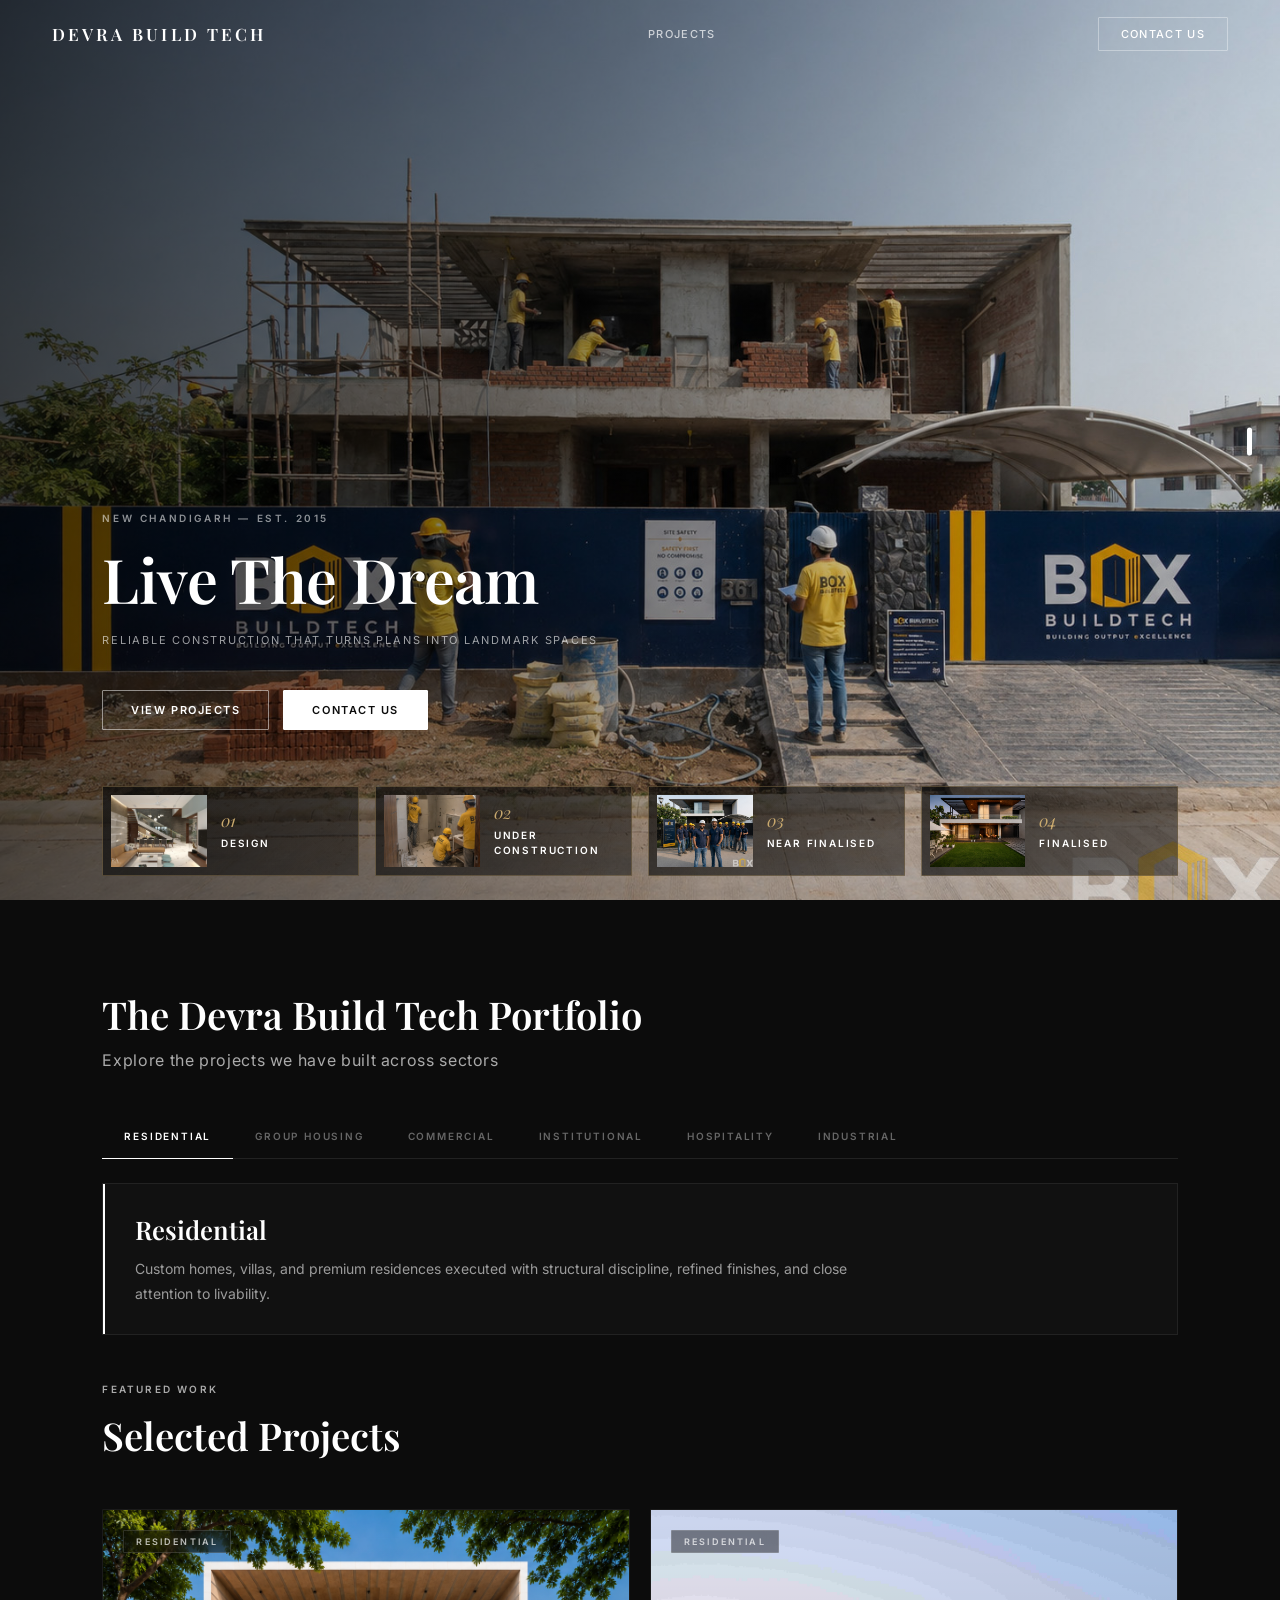
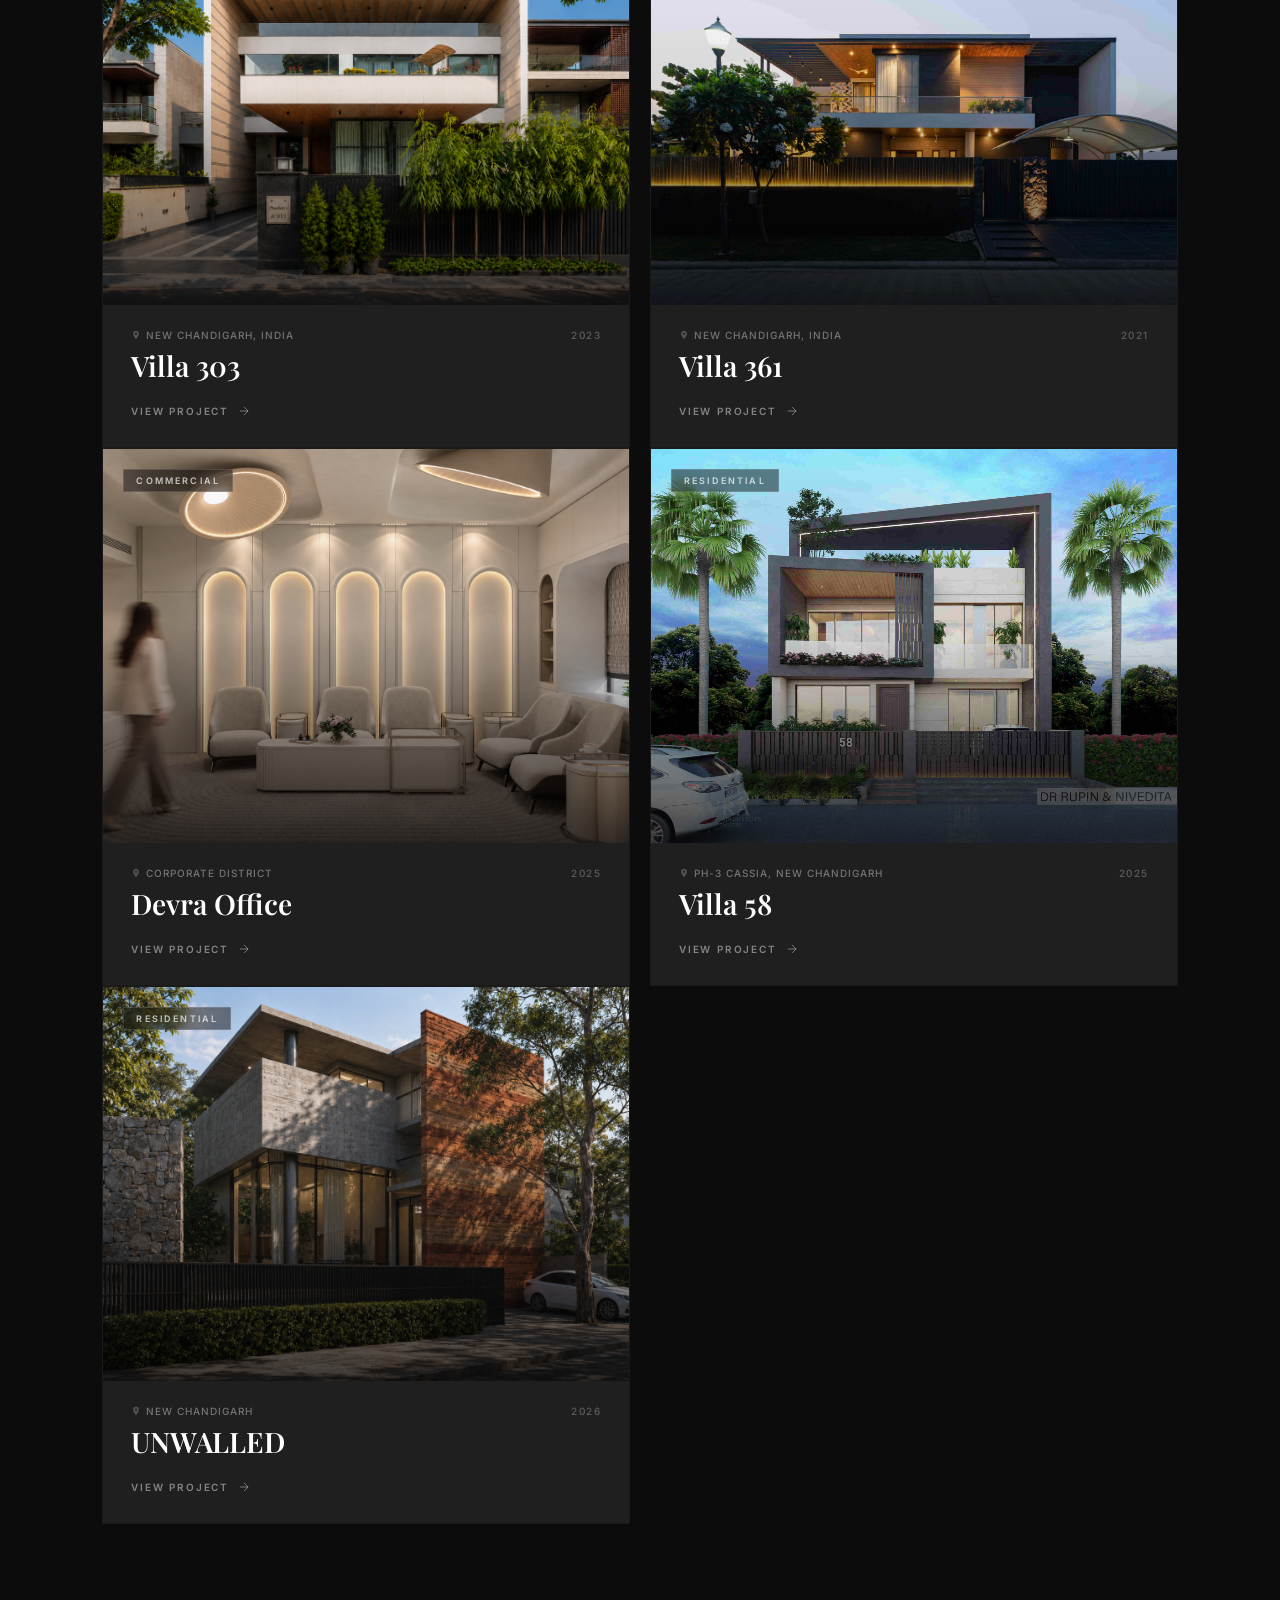
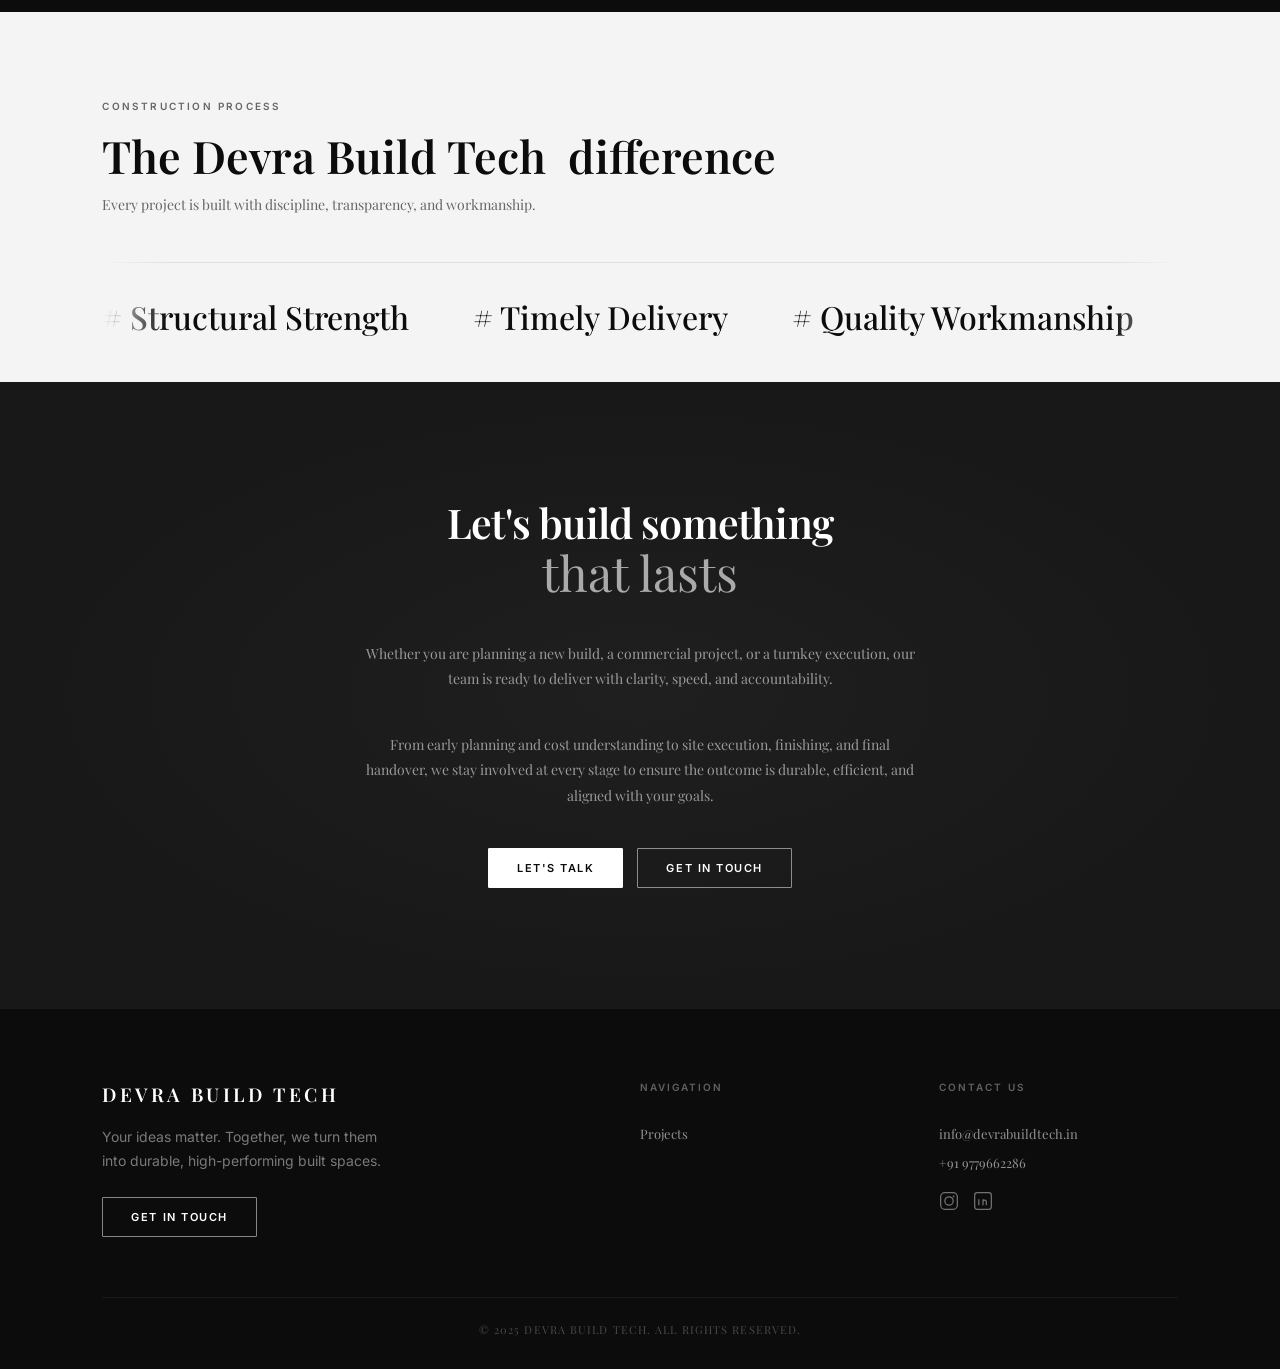
==== commit 7b6dfe0b: "done" ====
--- a/index.html
+++ b/index.html
@@ -5,7 +5,7 @@
   <meta name="viewport" content="width=device-width, initial-scale=1.0" />
   <title>Construction Company in New Chandigarh | Residential, Commercial & Turnkey Projects | Devra Build Tech</title>
   <meta name="description" content="Devra Build Tech is a New Chandigarh-based construction company delivering 475+ completed residential, commercial, institutional, and hospitality projects with end-to-end execution." />
-  <link rel="stylesheet" href="style.css?v=3" />
+  <link rel="stylesheet" href="style.css?v=6" />
   <link rel="preconnect" href="https://fonts.googleapis.com" />
   <link rel="preconnect" href="https://fonts.gstatic.com" crossorigin />
   <link href="https://fonts.googleapis.com/css2?family=Playfair+Display:wght@400;500;600;700&family=Inter:wght@300;400;500;600&display=swap" rel="stylesheet" />
@@ -41,9 +41,8 @@
 
     <!-- BACKGROUND SLIDES -->
     <div class="hero-slider" id="heroSlider">
-      <div class="hero-slide active" style="background-image:url('assets/projects/res-villa-361.jpg')"></div>
-      <div class="hero-slide" style="background-image:url('assets/projects/Slider2.png')"></div>
-      <div class="hero-slide" style="background-image:url('assets/projects/Slider3.png')"></div>
+      <div class="hero-slide active" style="background-image:url('assets/projects/UnderConstructionImage361.png')"></div>
+      <div class="hero-slide" style="background-image:url('assets/projects/res-villa-361.jpg')"></div>
     </div>
     <div class="hero-overlay"></div>
 
@@ -58,14 +57,57 @@
       </div>
     </div>
 
+
+    <!-- PROJECT STAGES -->
+    <div class="hero-stages fade-in-up delay-4">
+
+      <div class="stage-box">
+        <div class="stage-thumb">
+          <img src="assets/projects/Design361.jpg" alt="Design" loading="lazy" />
+        </div>
+        <div class="stage-info">
+          <span class="stage-num">01</span>
+          <span class="stage-label">Design</span>
+        </div>
+      </div>
+
+      <div class="stage-box">
+        <div class="stage-thumb">
+          <img src="assets/projects/UnderConstruction361.jpg" alt="Under Construction" loading="lazy" />
+        </div>
+        <div class="stage-info">
+          <span class="stage-num">02</span>
+          <span class="stage-label">Under Construction</span>
+        </div>
+      </div>
+
+      <div class="stage-box">
+        <div class="stage-thumb">
+          <img src="assets/projects/NearFinalized361.jpg" alt="Near Finalised" loading="lazy" />
+        </div>
+        <div class="stage-info">
+          <span class="stage-num">03</span>
+          <span class="stage-label">Near Finalised</span>
+        </div>
+      </div>
+
+      <div class="stage-box">
+        <div class="stage-thumb">
+          <img src="assets/projects/villa361final.png" alt="Finalised" loading="lazy" />
+        </div>
+        <div class="stage-info">
+          <span class="stage-num">04</span>
+          <span class="stage-label">Finalised</span>
+        </div>
+      </div>
+
+    </div>
+
     <!-- RIGHT SIDE INDICATORS -->
     <div class="hero-indicators" id="heroIndicators">
       <button class="hero-dot active" data-index="0" aria-label="Slide 1"></button>
       <button class="hero-dot" data-index="1" aria-label="Slide 2"></button>
-      <button class="hero-dot" data-index="2" aria-label="Slide 3"></button>
-    </div>
-
-    <!-- BOTTOM BAR removed -->
+    </div>
 
   </section>
 
--- a/style.css
+++ b/style.css
@@ -12,6 +12,7 @@
   --gray-100:   #e5e5e5;
   --off-white:  #f4f4f4;
   --white:      #ffffff;
+  --gold:       #c9a96e;
 
   --font-serif: 'Playfair Display', Georgia, serif;
   --font-sans:  'Inter', system-ui, sans-serif;
@@ -42,6 +43,7 @@
 .reveal.visible { opacity: 1; transform: translateY(0); }
 .reveal.delay-1 { transition-delay: 0.15s; }
 .reveal.delay-2 { transition-delay: 0.3s; }
+.reveal.delay-3 { transition-delay: 0.45s; }
 
 .mt-24 { margin-top: 24px; }
 
@@ -161,7 +163,7 @@
   background: var(--black);
 }
 
-/* Slides — FIXED: image now fills full width edge to edge (no side bars) */
+/* Slides — image fills full width edge to edge (no side bars) */
 .hero-slider { position: absolute; inset: 0; z-index: 0; overflow: hidden; }
 .hero-slide {
   position: absolute; inset: 0;
@@ -197,7 +199,7 @@
 /* Hero content */
 .hero-content {
   position: absolute;
-  left: 8%; bottom: 80px;
+  left: 8%; bottom: 170px;
   z-index: 3; max-width: 540px;
 }
 .hero-label {
@@ -246,11 +248,86 @@
   height: 28px; border-radius: 3px;
 }
 
+
+/* ─── HERO STAGES (LUXURY GLASS CARDS) ───────────────── */
+.hero-stages {
+  position: absolute;
+  bottom: 24px;
+  left: 8%;
+  right: 8%;
+  z-index: 4;
+  display: grid;
+  grid-template-columns: repeat(4, minmax(0, 1fr));
+  gap: 16px;
+}
+.stage-box {
+  display: flex;
+  align-items: center;
+  gap: 14px;
+  min-width: 0;
+  padding: 8px;
+  background: linear-gradient(135deg, rgba(12,12,12,0.72) 0%, rgba(12,12,12,0.5) 100%);
+  backdrop-filter: blur(14px);
+  -webkit-backdrop-filter: blur(14px);
+  border: 1px solid rgba(201,169,110,0.3);
+  border-radius: 1px;
+  transition: border-color 0.4s var(--ease-out), transform 0.4s var(--ease-out), box-shadow 0.4s var(--ease-out);
+}
+.stage-box:hover {
+  border-color: var(--gold);
+  transform: translateY(-4px);
+  box-shadow: 0 18px 40px -18px rgba(201,169,110,0.4);
+}
+
+/* Image shown in full 4:3 — no cropping of the photo */
+.stage-thumb {
+  flex: 0 0 auto;
+  width: 40%;
+  max-width: 124px;
+  aspect-ratio: 4 / 3;
+  overflow: hidden;
+  background: var(--gray-900);
+}
+.stage-thumb img {
+  width: 100%; height: 100%;
+  object-fit: cover; object-position: center;
+  transition: transform 0.8s var(--ease-out);
+}
+.stage-box:hover .stage-thumb img { transform: scale(1.07); }
+
+.stage-info { display: flex; flex-direction: column; gap: 7px; min-width: 0; padding-right: 6px; }
+.stage-num {
+  font-family: var(--font-serif);
+  font-style: italic; font-weight: 400;
+  font-size: 1.05rem; line-height: 1;
+  color: var(--gold);
+}
+.stage-label {
+  font-family: var(--font-sans);
+  font-size: 10px; font-weight: 600;
+  letter-spacing: 0.18em; text-transform: uppercase;
+  line-height: 1.5;
+  color: var(--white);
+}
+
+@media (max-width: 1024px) {
+  .stage-box { gap: 10px; }
+  .stage-label { font-size: 9px; letter-spacing: 0.14em; }
+}
+@media (max-width: 768px) {
+  .hero-stages { left: 6%; right: 6%; bottom: 18px; grid-template-columns: repeat(2, minmax(0, 1fr)); gap: 10px; }
+  .stage-box { padding: 6px; gap: 10px; }
+  .stage-thumb { width: 42%; max-width: 72px; }
+  .stage-num { font-size: 0.9rem; }
+  .stage-label { font-size: 8.5px; letter-spacing: 0.1em; }
+}
+
 /* ─── FADE ANIMATIONS ────────────────────────────────── */
 .fade-in-up { opacity: 0; transform: translateY(26px); animation: fadeInUp 0.9s var(--ease-out) forwards; }
 .delay-1 { animation-delay: 0.2s; }
 .delay-2 { animation-delay: 0.4s; }
 .delay-3 { animation-delay: 0.6s; }
+.delay-4 { animation-delay: 0.8s; }
 @keyframes fadeInUp { to { opacity: 1; transform: translateY(0); } }
 
 /* ─── COLLECTION (PORTFOLIO TABS) ────────────────────── */
@@ -582,15 +659,17 @@
   .services-inner { grid-template-columns: 1fr; gap: 48px; }
   .footer-top { grid-template-columns: 1fr 1fr; }
   .footer-logo-col { grid-column: 1 / -1; }
-  .hero-content { left: 5%; bottom: 48px; top: auto; }
+  .hero-content { left: 5%; bottom: 160px; top: auto; }
 }
 @media (max-width: 768px) {
   .navbar { padding: 0 24px; }
   .nav-links, .nav-cta { display: none; }
   .hamburger { display: flex; }
   .hero { min-height: 100svh; }
-  .hero-content { left: 6%; max-width: 88%; bottom: 60px; top: auto; }
+  .hero-content { left: 6%; max-width: 88%; bottom: 190px; top: auto; }
   .hero-indicators { right: 14px; }
+
+
   .collection { padding: 64px 6% 36px; }
   .tab-btn { padding: 12px 14px; font-size: 10px; }
   .tab-detail-panel { padding: 22px 20px; min-height: 0; }
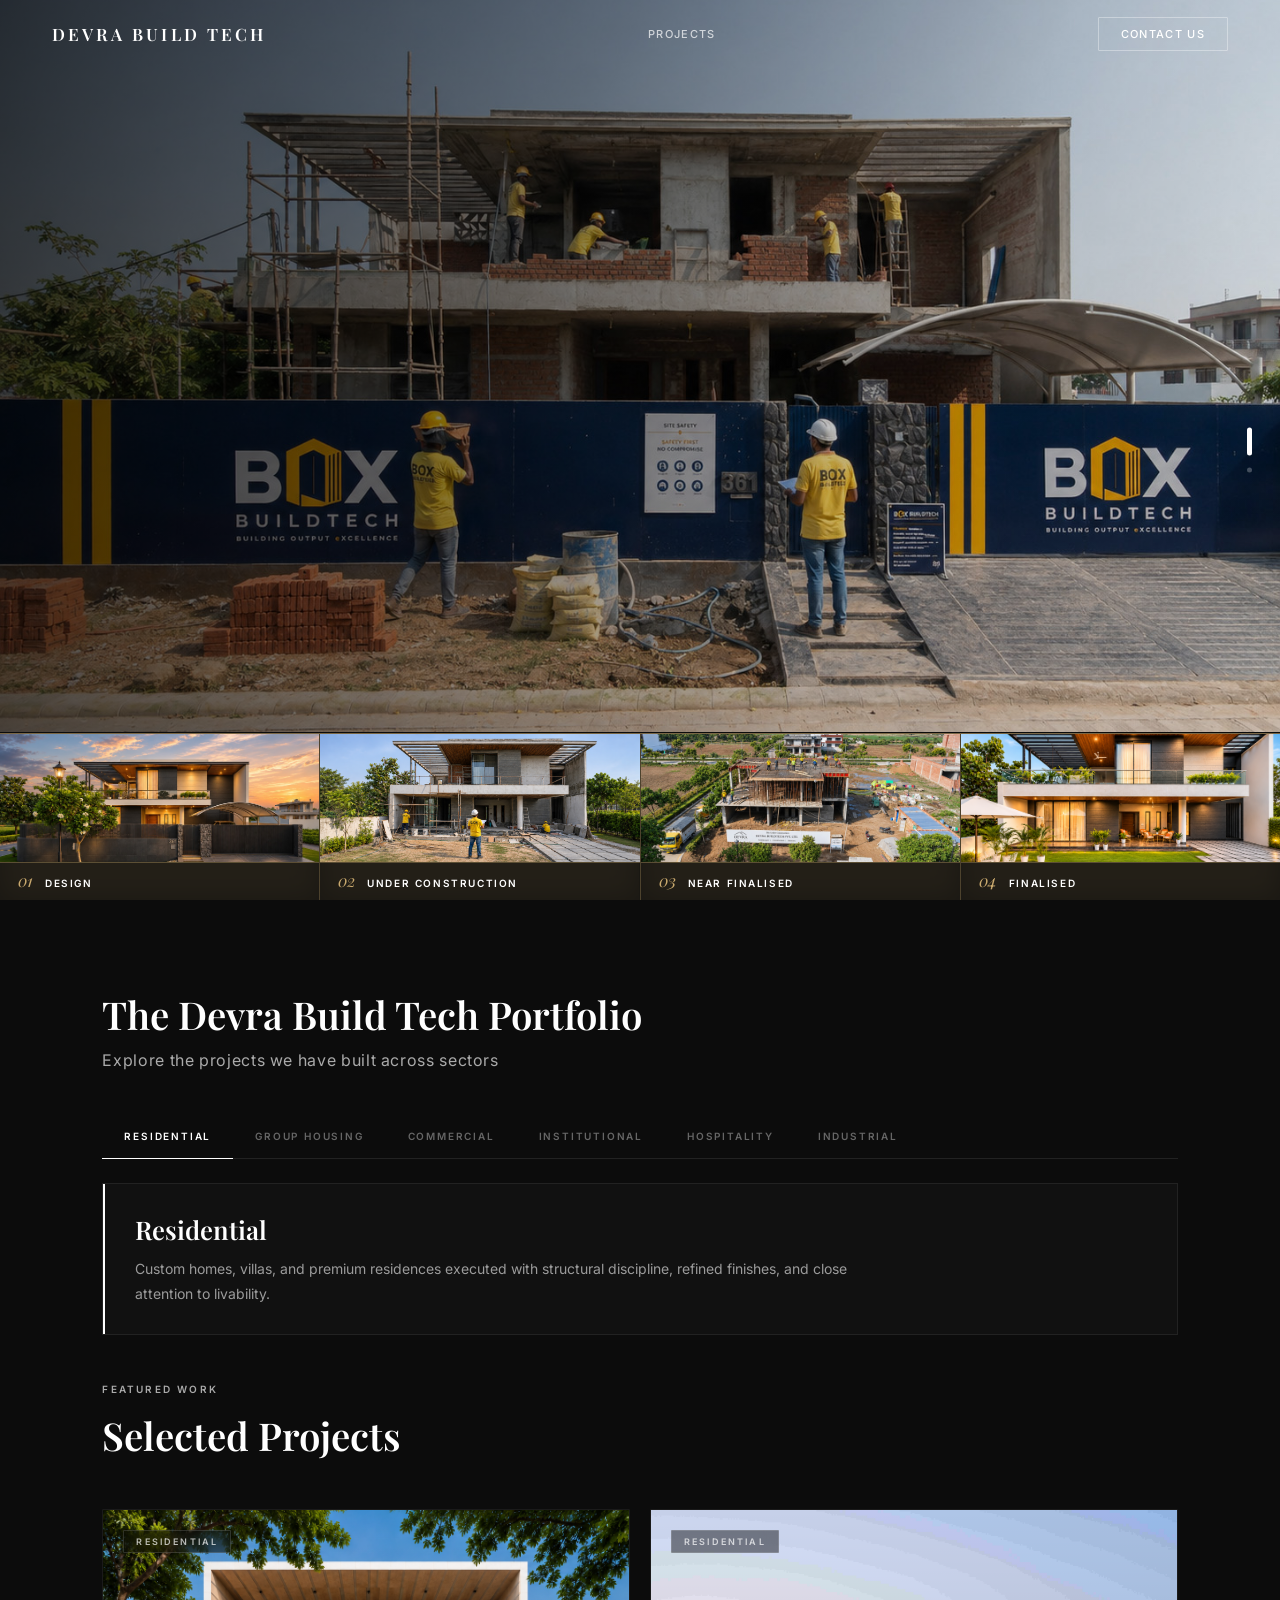
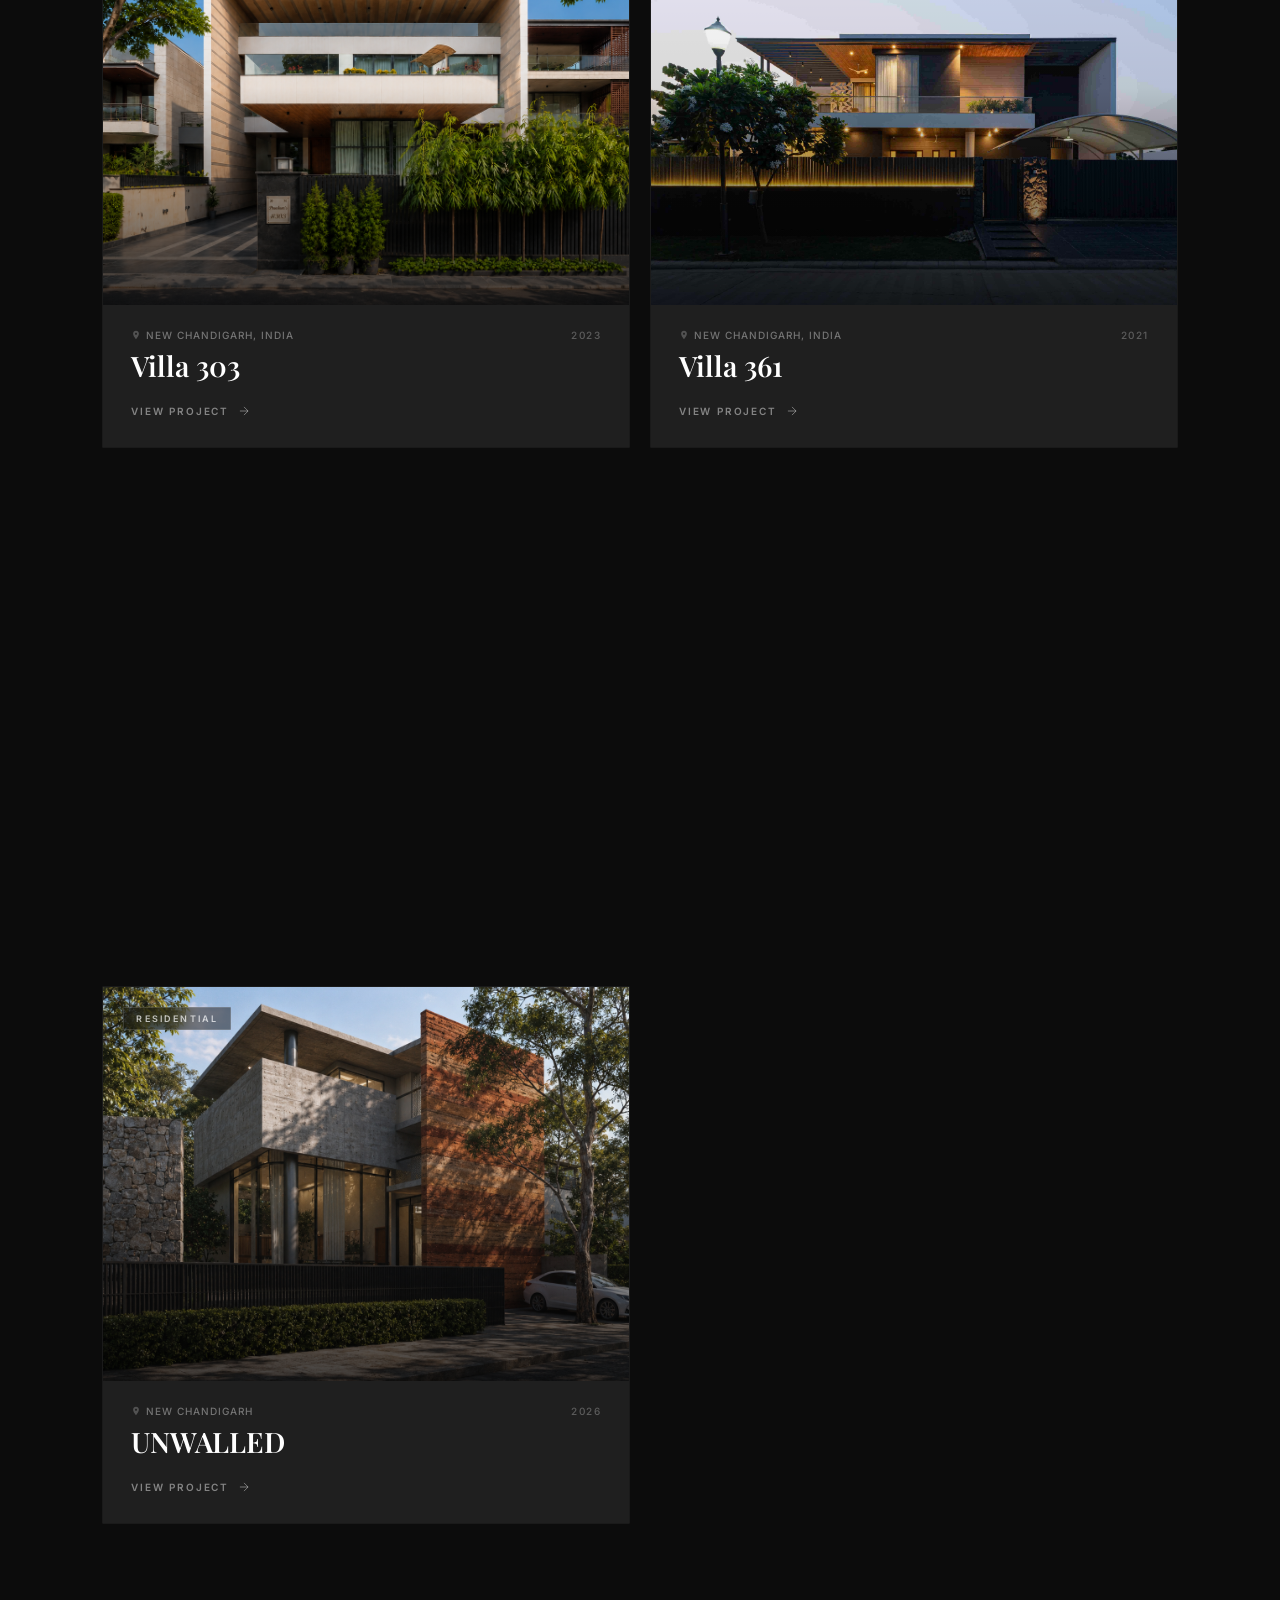
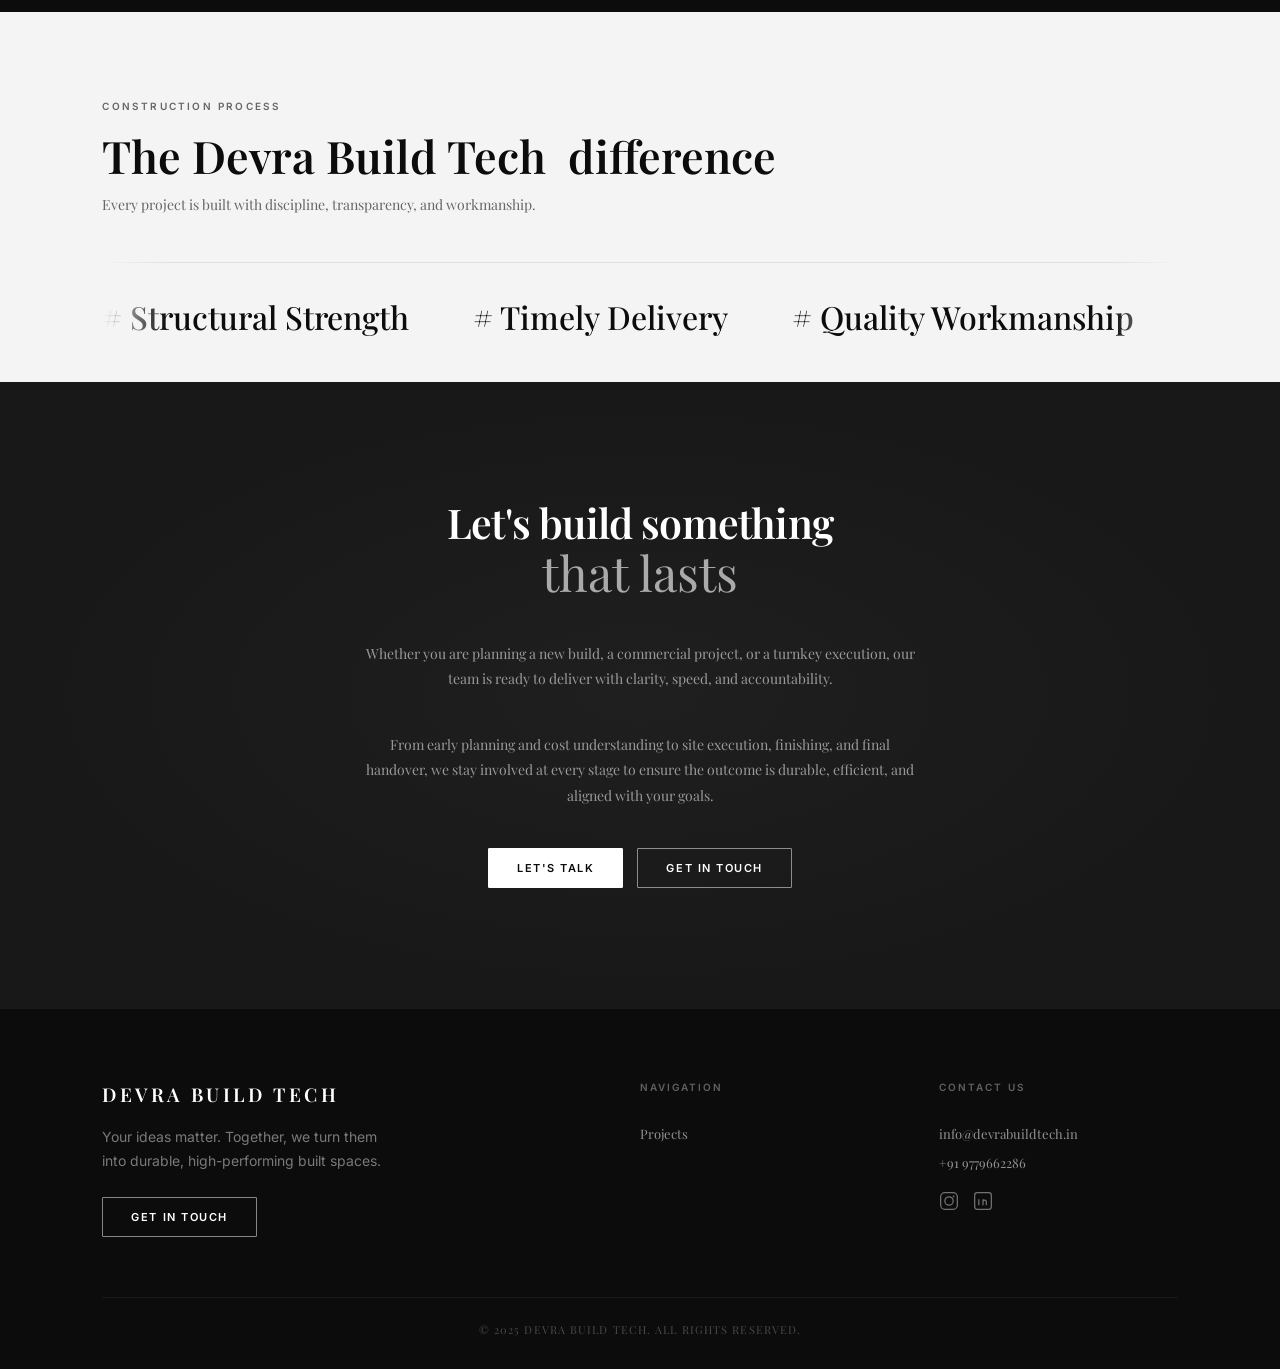
==== commit 744b479e: "done" ====
--- a/index.html
+++ b/index.html
@@ -5,7 +5,7 @@
   <meta name="viewport" content="width=device-width, initial-scale=1.0" />
   <title>Construction Company in New Chandigarh | Residential, Commercial & Turnkey Projects | Devra Build Tech</title>
   <meta name="description" content="Devra Build Tech is a New Chandigarh-based construction company delivering 475+ completed residential, commercial, institutional, and hospitality projects with end-to-end execution." />
-  <link rel="stylesheet" href="style.css?v=6" />
+  <link rel="stylesheet" href="style.css?v=21" />
   <link rel="preconnect" href="https://fonts.googleapis.com" />
   <link rel="preconnect" href="https://fonts.gstatic.com" crossorigin />
   <link href="https://fonts.googleapis.com/css2?family=Playfair+Display:wght@400;500;600;700&family=Inter:wght@300;400;500;600&display=swap" rel="stylesheet" />
@@ -47,15 +47,6 @@
     <div class="hero-overlay"></div>
 
 
-    <div class="hero-content">
-      <span class="hero-label fade-in-up">New Chandigarh &mdash; Est. 2015</span>
-      <h1 class="hero-quote fade-in-up delay-1">Live The Dream</h1>
-      <p class="hero-sub fade-in-up delay-2">Reliable Construction That Turns Plans Into Landmark Spaces</p>
-      <div class="hero-btns fade-in-up delay-3">
-        <a href="#projects-grid-section" class="btn btn-outline">View Projects</a>
-        <a href="#contact-section" class="btn btn-filled">Contact us</a>
-      </div>
-    </div>
 
 
     <!-- PROJECT STAGES -->
@@ -63,7 +54,7 @@
 
       <div class="stage-box">
         <div class="stage-thumb">
-          <img src="assets/projects/Design361.jpg" alt="Design" loading="lazy" />
+          <img src="assets/projects/Design361.jpg" style="object-position: 50% 55%;" alt="Design" loading="lazy" />
         </div>
         <div class="stage-info">
           <span class="stage-num">01</span>
@@ -73,7 +64,7 @@
 
       <div class="stage-box">
         <div class="stage-thumb">
-          <img src="assets/projects/UnderConstruction361.jpg" alt="Under Construction" loading="lazy" />
+          <img src="assets/projects/UnderConstruction361.jpg" style="object-position: 50% 65%;" alt="Under Construction" loading="lazy" />
         </div>
         <div class="stage-info">
           <span class="stage-num">02</span>
@@ -83,7 +74,7 @@
 
       <div class="stage-box">
         <div class="stage-thumb">
-          <img src="assets/projects/NearFinalized361.jpg" alt="Near Finalised" loading="lazy" />
+          <img src="assets/projects/NearFinalized361.jpg" style="object-position: 50% 50%;" alt="Near Finalised" loading="lazy" />
         </div>
         <div class="stage-info">
           <span class="stage-num">03</span>
@@ -93,7 +84,7 @@
 
       <div class="stage-box">
         <div class="stage-thumb">
-          <img src="assets/projects/villa361final.png" alt="Finalised" loading="lazy" />
+          <img src="assets/projects/villa361final.png" style="object-position: 50% 50%;" alt="Finalised" loading="lazy" />
         </div>
         <div class="stage-info">
           <span class="stage-num">04</span>
--- a/style.css
+++ b/style.css
@@ -20,6 +20,10 @@
   --nav-h: 68px;
   --ease-out:   cubic-bezier(0.25, 0.46, 0.45, 0.94);
   --ease-smooth: cubic-bezier(0.4, 0, 0.2, 1);
+
+  /* Hero strip sizing (FIX: image ab strip ke peeche nahi chhupegi) */
+  --thumb-ratio: 2.5;                                   /* 5:2 (original size) */
+  --stages-h: calc(25vw / var(--thumb-ratio) + 40px);   /* 4 columns */
 }
 
 html { scroll-behavior: smooth; }
@@ -163,13 +167,17 @@
   background: var(--black);
 }
 
-/* Slides — image fills full width edge to edge (no side bars) */
-.hero-slider { position: absolute; inset: 0; z-index: 0; overflow: hidden; }
+/* Slides — image strip ke upar wale area mein poori dikhti hai */
+.hero-slider {
+  position: absolute;
+  top: 0; left: 0; right: 0;
+  bottom: var(--stages-h);          /* FIX: strip ke peeche nahi jaayegi */
+  z-index: 0; overflow: hidden;
+}
 .hero-slide {
   position: absolute; inset: 0;
   width: 100%; height: 100%;
   background-size: cover;
-  background-position: center center;
   background-repeat: no-repeat;
   opacity: 0;
   transition: opacity 1.4s var(--ease-out);
@@ -181,12 +189,15 @@
 .hero-slide {
   transform: none !important;
   translate: none !important;
-  background-position: center center !important;
+  background-position: center 60% !important;   /* ghar poora dikhe; 50%–75% try karo */
   pointer-events: none;
 }
 
 .hero-overlay {
-  position: absolute; inset: 0; z-index: 1;
+  position: absolute;
+  top: 0; left: 0; right: 0;
+  bottom: var(--stages-h);
+  z-index: 1;
   background: linear-gradient(
     110deg,
     rgba(0,0,0,0.78) 0%,
@@ -199,7 +210,7 @@
 /* Hero content */
 .hero-content {
   position: absolute;
-  left: 8%; bottom: 170px;
+  left: 52px; bottom: calc(var(--stages-h) + 40px);
   z-index: 3; max-width: 540px;
 }
 .hero-label {
@@ -249,75 +260,77 @@
 }
 
 
-/* ─── HERO STAGES (LUXURY GLASS CARDS) ───────────────── */
+/* ─── HERO STAGES (JOINED LUXURY STRIP) ──────────────── */
 .hero-stages {
   position: absolute;
-  bottom: 24px;
-  left: 8%;
-  right: 8%;
+  bottom: 0;
+  left: 0;
+  right: 0;
   z-index: 4;
   display: grid;
   grid-template-columns: repeat(4, minmax(0, 1fr));
-  gap: 16px;
+  gap: 1px;                       /* thin gold divider between images */
+  padding: 0;
+  background: rgba(201,169,110,0.35);
+  border-top: 1px solid rgba(201,169,110,0.35);
 }
 .stage-box {
   display: flex;
-  align-items: center;
-  gap: 14px;
+  flex-direction: column;
   min-width: 0;
-  padding: 8px;
-  background: linear-gradient(135deg, rgba(12,12,12,0.72) 0%, rgba(12,12,12,0.5) 100%);
+  background: rgba(12,12,12,0.78);
   backdrop-filter: blur(14px);
   -webkit-backdrop-filter: blur(14px);
-  border: 1px solid rgba(201,169,110,0.3);
-  border-radius: 1px;
-  transition: border-color 0.4s var(--ease-out), transform 0.4s var(--ease-out), box-shadow 0.4s var(--ease-out);
-}
-.stage-box:hover {
-  border-color: var(--gold);
-  transform: translateY(-4px);
-  box-shadow: 0 18px 40px -18px rgba(201,169,110,0.4);
-}
-
-/* Image shown in full 4:3 — no cropping of the photo */
+  transition: background 0.4s var(--ease-out);
+}
+.stage-box:hover { background: rgba(12,12,12,0.92); }
+
+/* Images touch each other and fill the container fully */
 .stage-thumb {
-  flex: 0 0 auto;
-  width: 40%;
-  max-width: 124px;
-  aspect-ratio: 4 / 3;
+  width: 100%;
+  aspect-ratio: 5 / 2;              /* original size */
   overflow: hidden;
   background: var(--gray-900);
 }
 .stage-thumb img {
   width: 100%; height: 100%;
-  object-fit: cover; object-position: center;
-  transition: transform 0.8s var(--ease-out);
-}
-.stage-box:hover .stage-thumb img { transform: scale(1.07); }
-
-.stage-info { display: flex; flex-direction: column; gap: 7px; min-width: 0; padding-right: 6px; }
+  object-fit: cover;
+  object-position: center;          /* overridden per image in HTML */
+  transition: filter 0.5s var(--ease-out);
+}
+.stage-box:hover .stage-thumb img { filter: brightness(1.1); }
+
+.stage-info {
+  display: flex;
+  flex-direction: row;
+  align-items: baseline;
+  gap: 12px;
+  min-width: 0;
+  padding: 9px 18px 10px;
+  border-top: 1px solid rgba(201,169,110,0.35);
+}
 .stage-num {
   font-family: var(--font-serif);
   font-style: italic; font-weight: 400;
   font-size: 1.05rem; line-height: 1;
   color: var(--gold);
+  flex-shrink: 0;
 }
 .stage-label {
   font-family: var(--font-sans);
   font-size: 10px; font-weight: 600;
-  letter-spacing: 0.18em; text-transform: uppercase;
-  line-height: 1.5;
+  letter-spacing: 0.16em; text-transform: uppercase;
+  line-height: 1.4;
   color: var(--white);
 }
 
 @media (max-width: 1024px) {
-  .stage-box { gap: 10px; }
-  .stage-label { font-size: 9px; letter-spacing: 0.14em; }
+  .stage-info { padding: 10px 14px 11px; gap: 10px; }
+  .stage-label { font-size: 9px; letter-spacing: 0.12em; }
 }
 @media (max-width: 768px) {
-  .hero-stages { left: 6%; right: 6%; bottom: 18px; grid-template-columns: repeat(2, minmax(0, 1fr)); gap: 10px; }
-  .stage-box { padding: 6px; gap: 10px; }
-  .stage-thumb { width: 42%; max-width: 72px; }
+  .hero-stages { grid-template-columns: repeat(2, minmax(0, 1fr)); }
+  .stage-info { padding: 8px 12px 10px; gap: 8px; }
   .stage-num { font-size: 0.9rem; }
   .stage-label { font-size: 8.5px; letter-spacing: 0.1em; }
 }
@@ -659,14 +672,17 @@
   .services-inner { grid-template-columns: 1fr; gap: 48px; }
   .footer-top { grid-template-columns: 1fr 1fr; }
   .footer-logo-col { grid-column: 1 / -1; }
-  .hero-content { left: 5%; bottom: 160px; top: auto; }
+  .hero-content { left: 5%; bottom: calc(var(--stages-h) + 30px); top: auto; }
 }
 @media (max-width: 768px) {
+  /* Mobile: strip 2x2 grid hai, isliye height double */
+  :root { --stages-h: calc(50vw / var(--thumb-ratio) * 2 + 80px); }
+
   .navbar { padding: 0 24px; }
   .nav-links, .nav-cta { display: none; }
   .hamburger { display: flex; }
   .hero { min-height: 100svh; }
-  .hero-content { left: 6%; max-width: 88%; bottom: 190px; top: auto; }
+  .hero-content { left: 6%; max-width: 88%; bottom: calc(var(--stages-h) + 24px); top: auto; }
   .hero-indicators { right: 14px; }
 
 
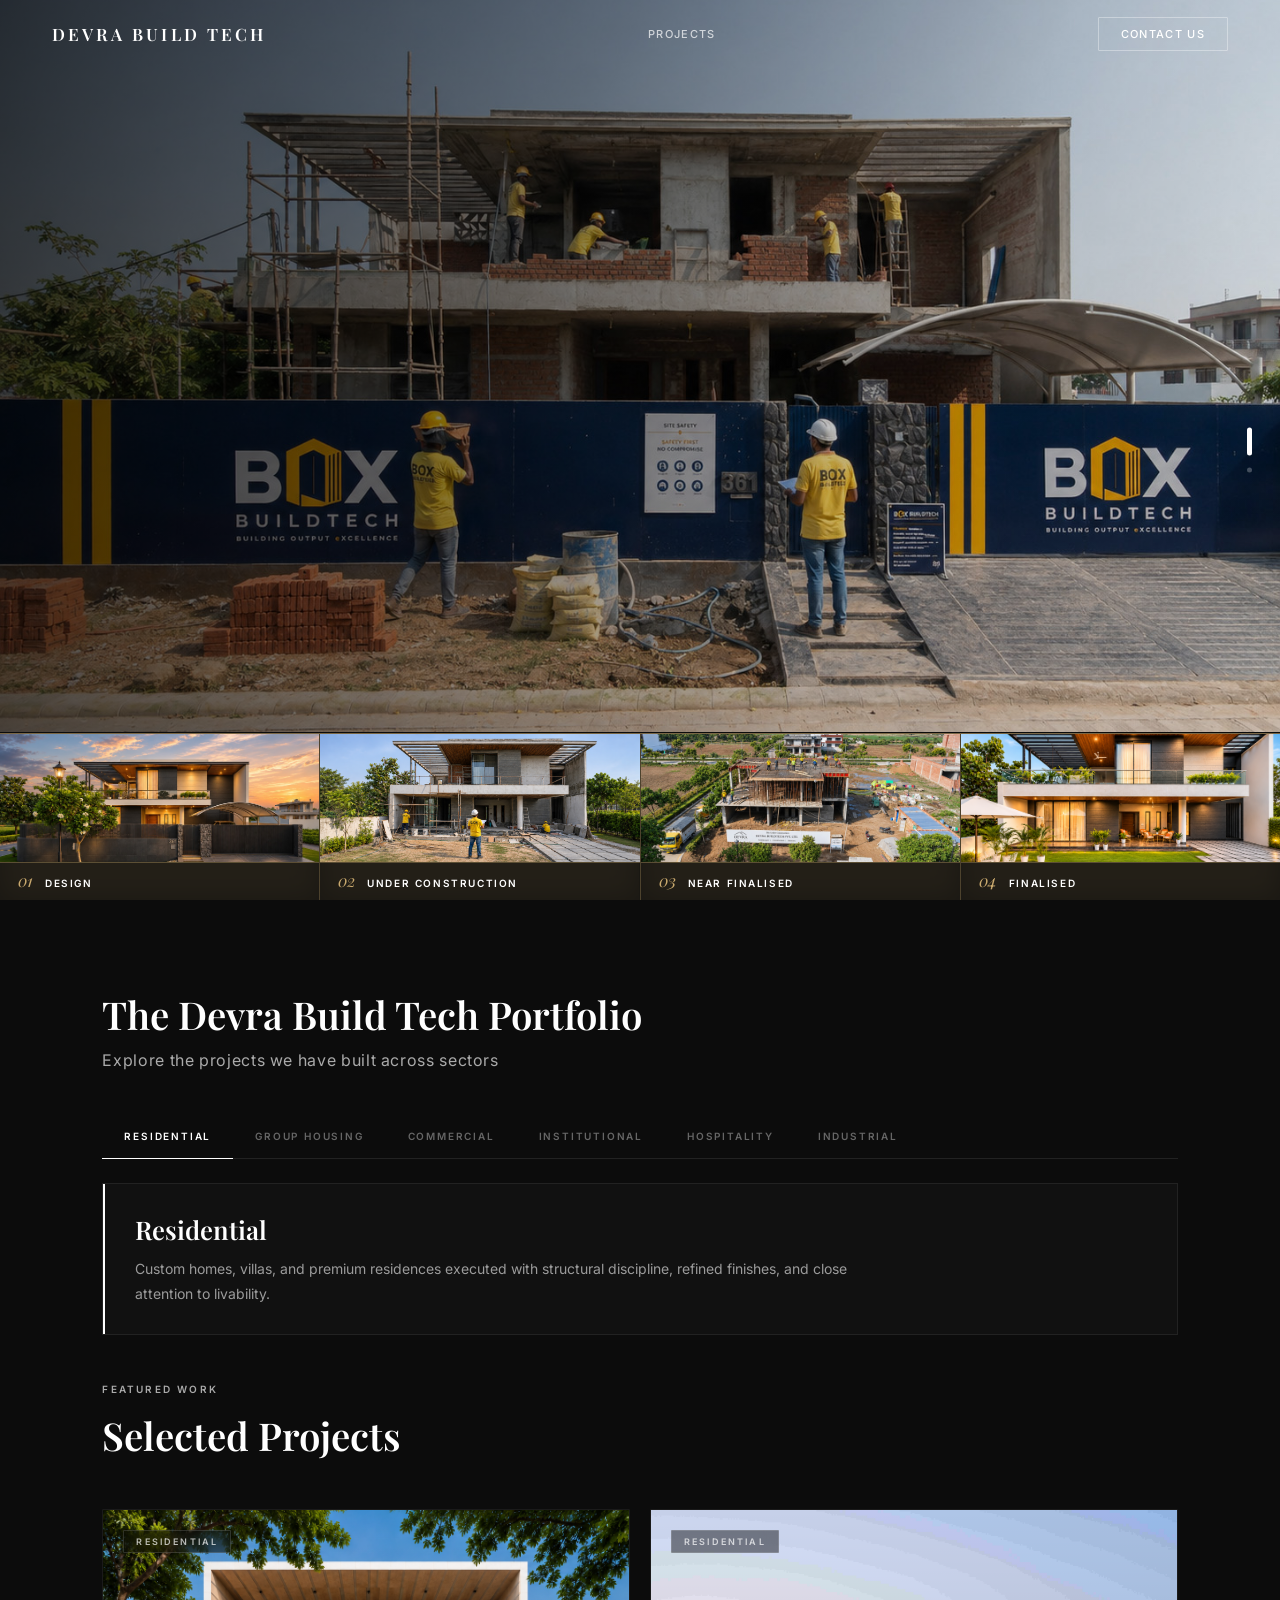
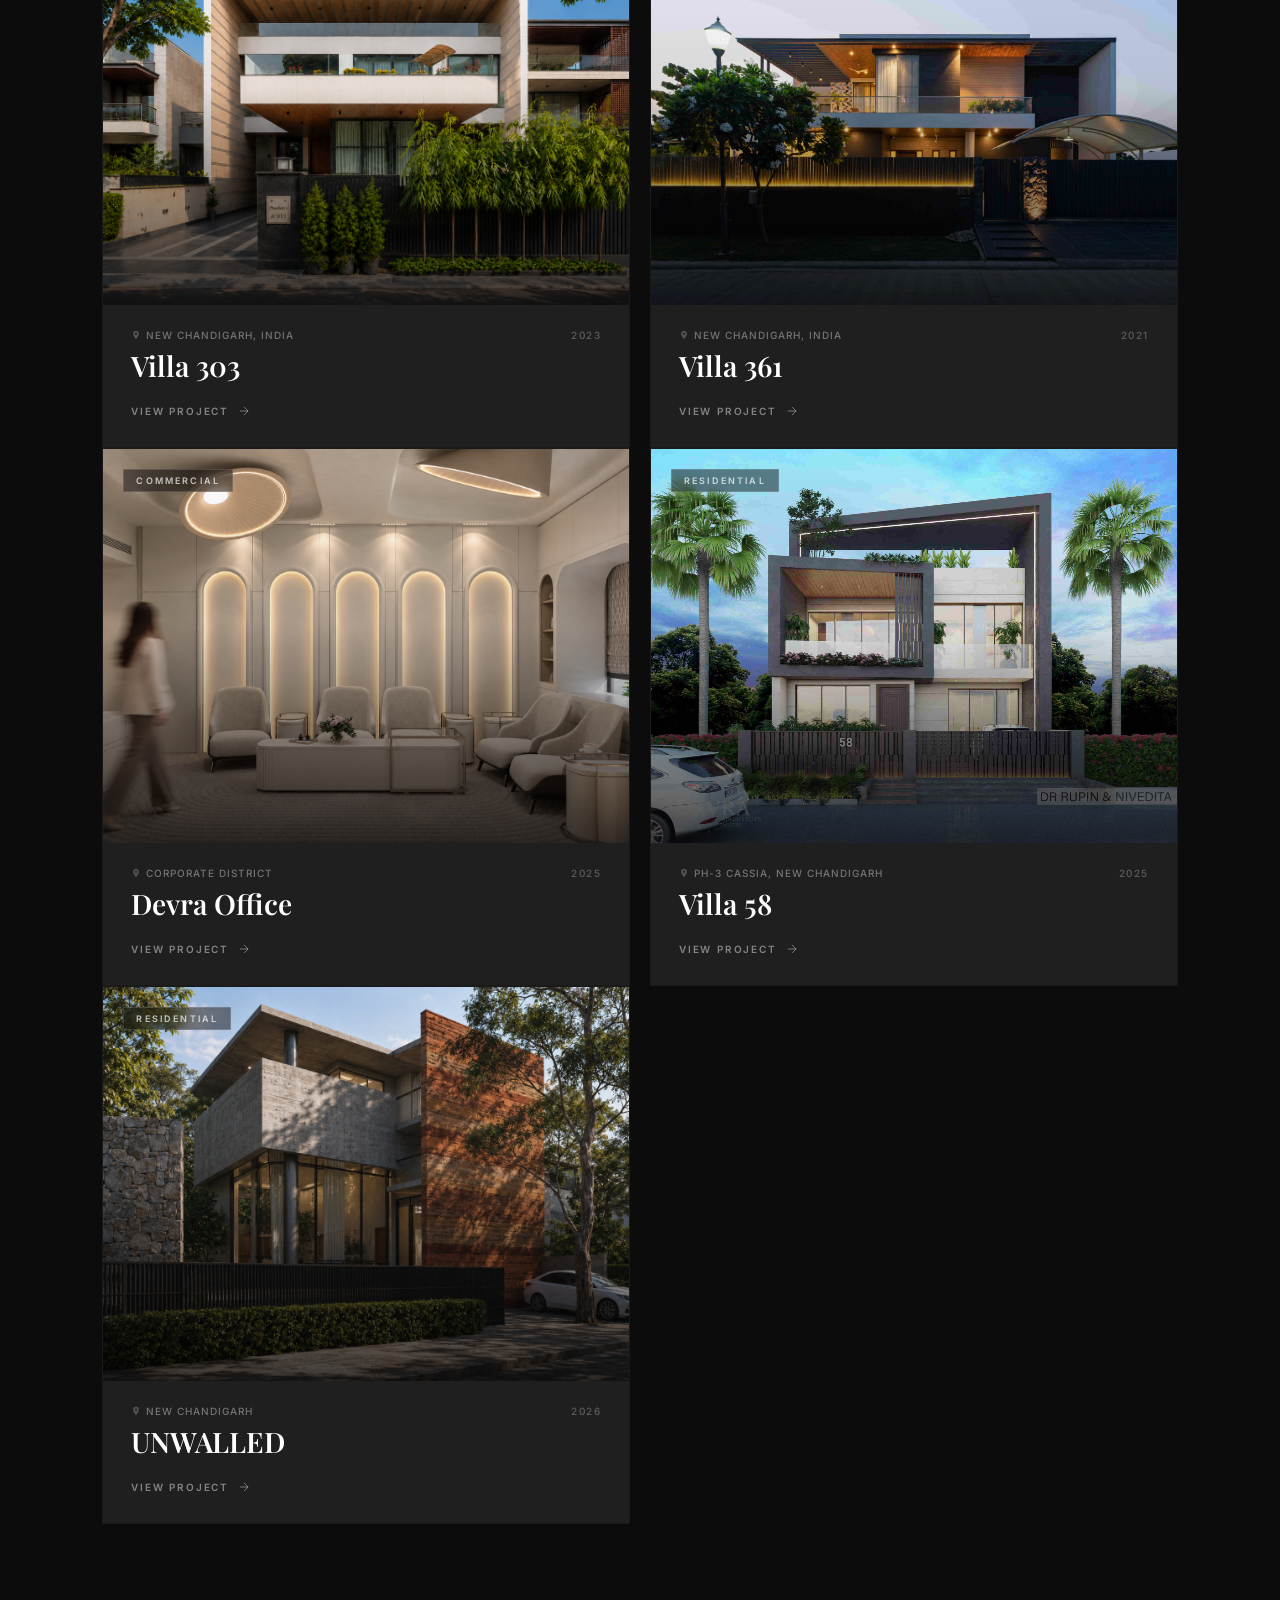
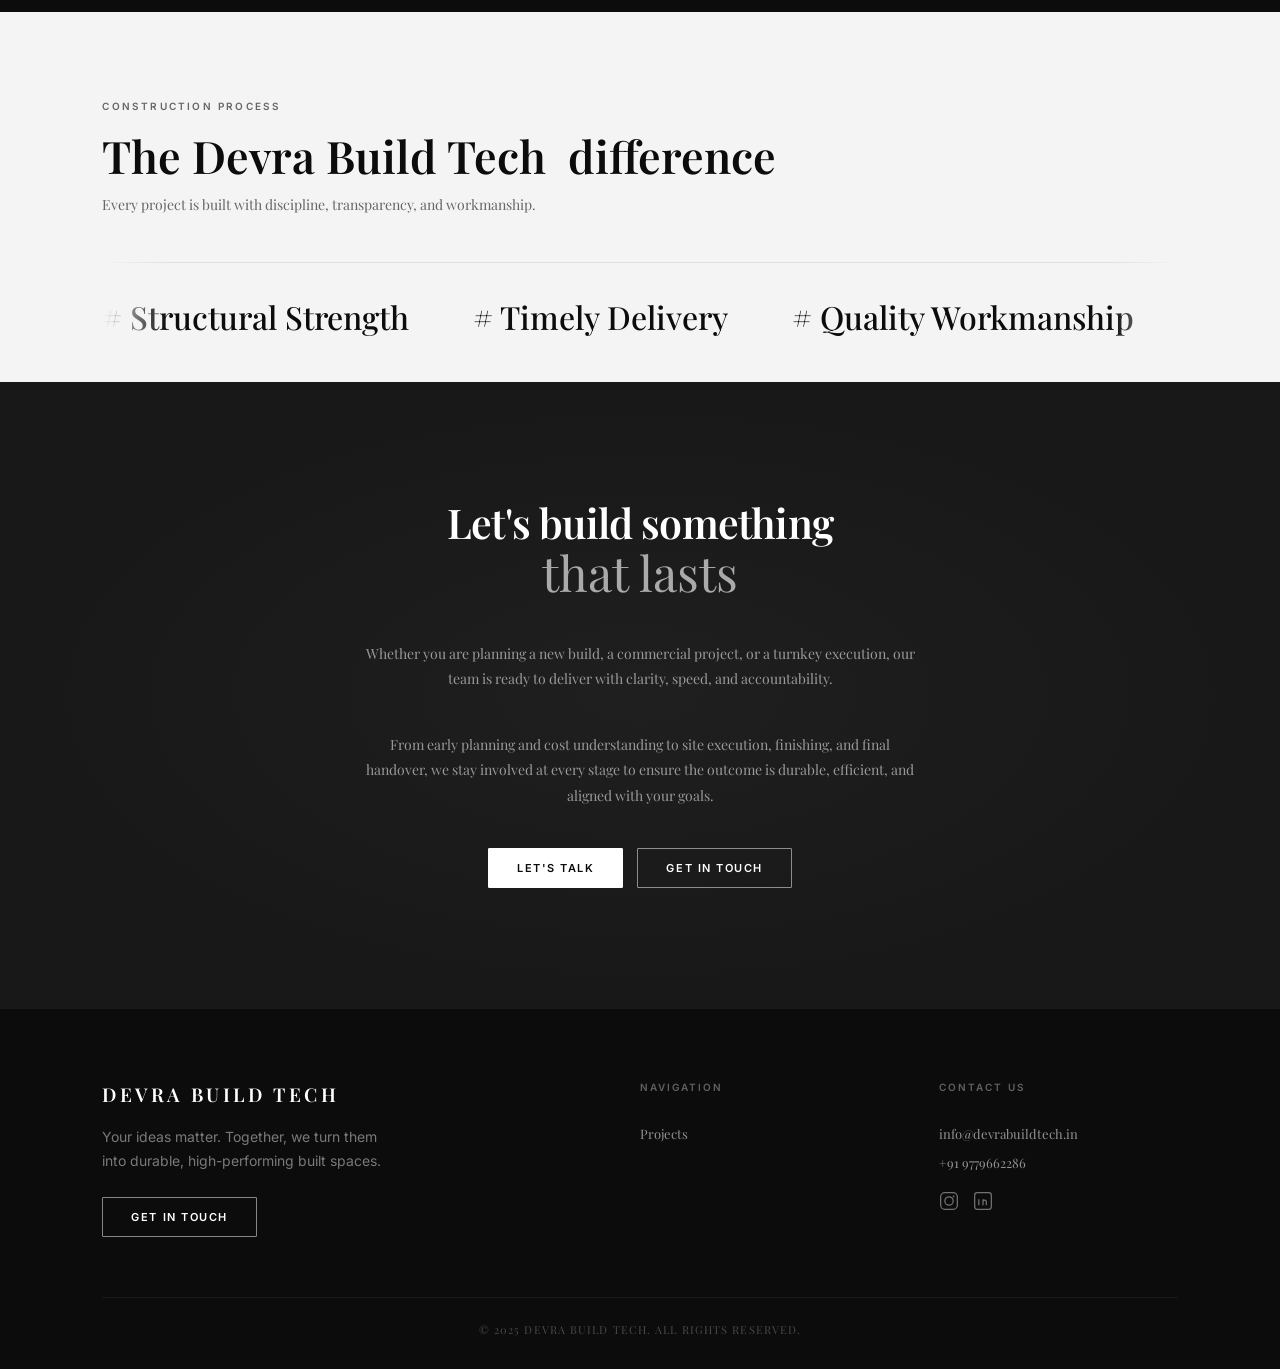
==== commit 5d355a9f: "done" ====
--- a/index.html
+++ b/index.html
@@ -41,7 +41,8 @@
 
     <!-- BACKGROUND SLIDES -->
     <div class="hero-slider" id="heroSlider">
-      <div class="hero-slide active" style="background-image:url('assets/projects/UnderConstructionImage361.png')"></div>
+      <div class="hero-slide active desktop-only" style="background-image:url('assets/projects/UnderConstructionImage361.png')"></div>
+      <div class="hero-slide active mobile-only" style="background-image:url('assets/projects/Villa361Mobilerisponsive.png')"></div>
       <div class="hero-slide" style="background-image:url('assets/projects/res-villa-361.jpg')"></div>
     </div>
     <div class="hero-overlay"></div>
--- a/style.css
+++ b/style.css
@@ -666,6 +666,11 @@
 }
 
 /* ─── RESPONSIVE ─────────────────────────────────────── */
+
+/* Desktop/Mobile image toggle */
+.mobile-only { display: none !important; }
+.desktop-only { display: block !important; }
+
 @media (max-width: 1024px) {
   .svc-track { grid-template-columns: repeat(2, minmax(0, 1fr)); }
   .vision { grid-template-columns: 1fr; gap: 48px; }
@@ -678,12 +683,21 @@
   /* Mobile: strip 2x2 grid hai, isliye height double */
   :root { --stages-h: calc(50vw / var(--thumb-ratio) * 2 + 80px); }
 
+  /* Mobile/Desktop image toggle */
+  .desktop-only { display: none !important; }
+  .mobile-only { display: block !important; }
+
   .navbar { padding: 0 24px; }
   .nav-links, .nav-cta { display: none; }
   .hamburger { display: flex; }
   .hero { min-height: 100svh; }
   .hero-content { left: 6%; max-width: 88%; bottom: calc(var(--stages-h) + 24px); top: auto; }
   .hero-indicators { right: 14px; }
+
+  /* Mobile: house ko center mein rakhna with better positioning */
+  .hero-slide {
+    background-position: center 45% !important;
+  }
 
 
   .collection { padding: 64px 6% 36px; }
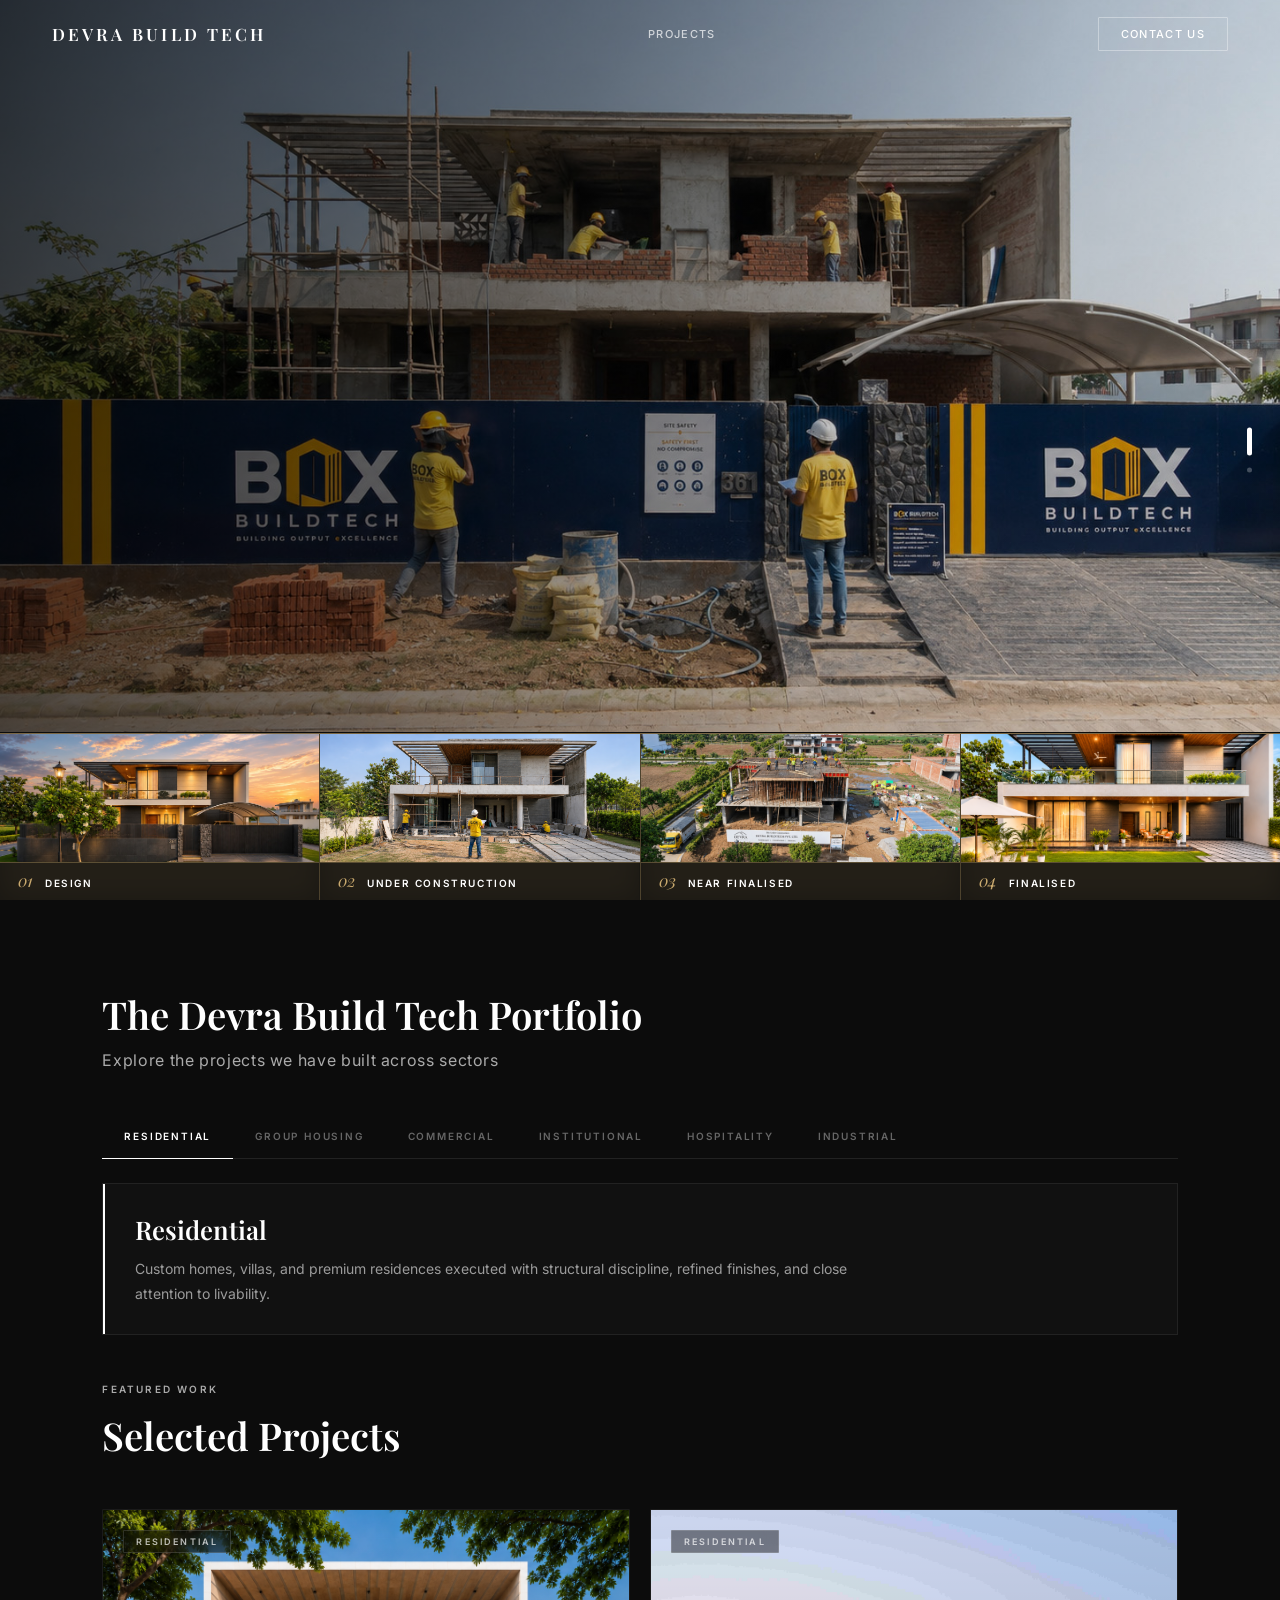
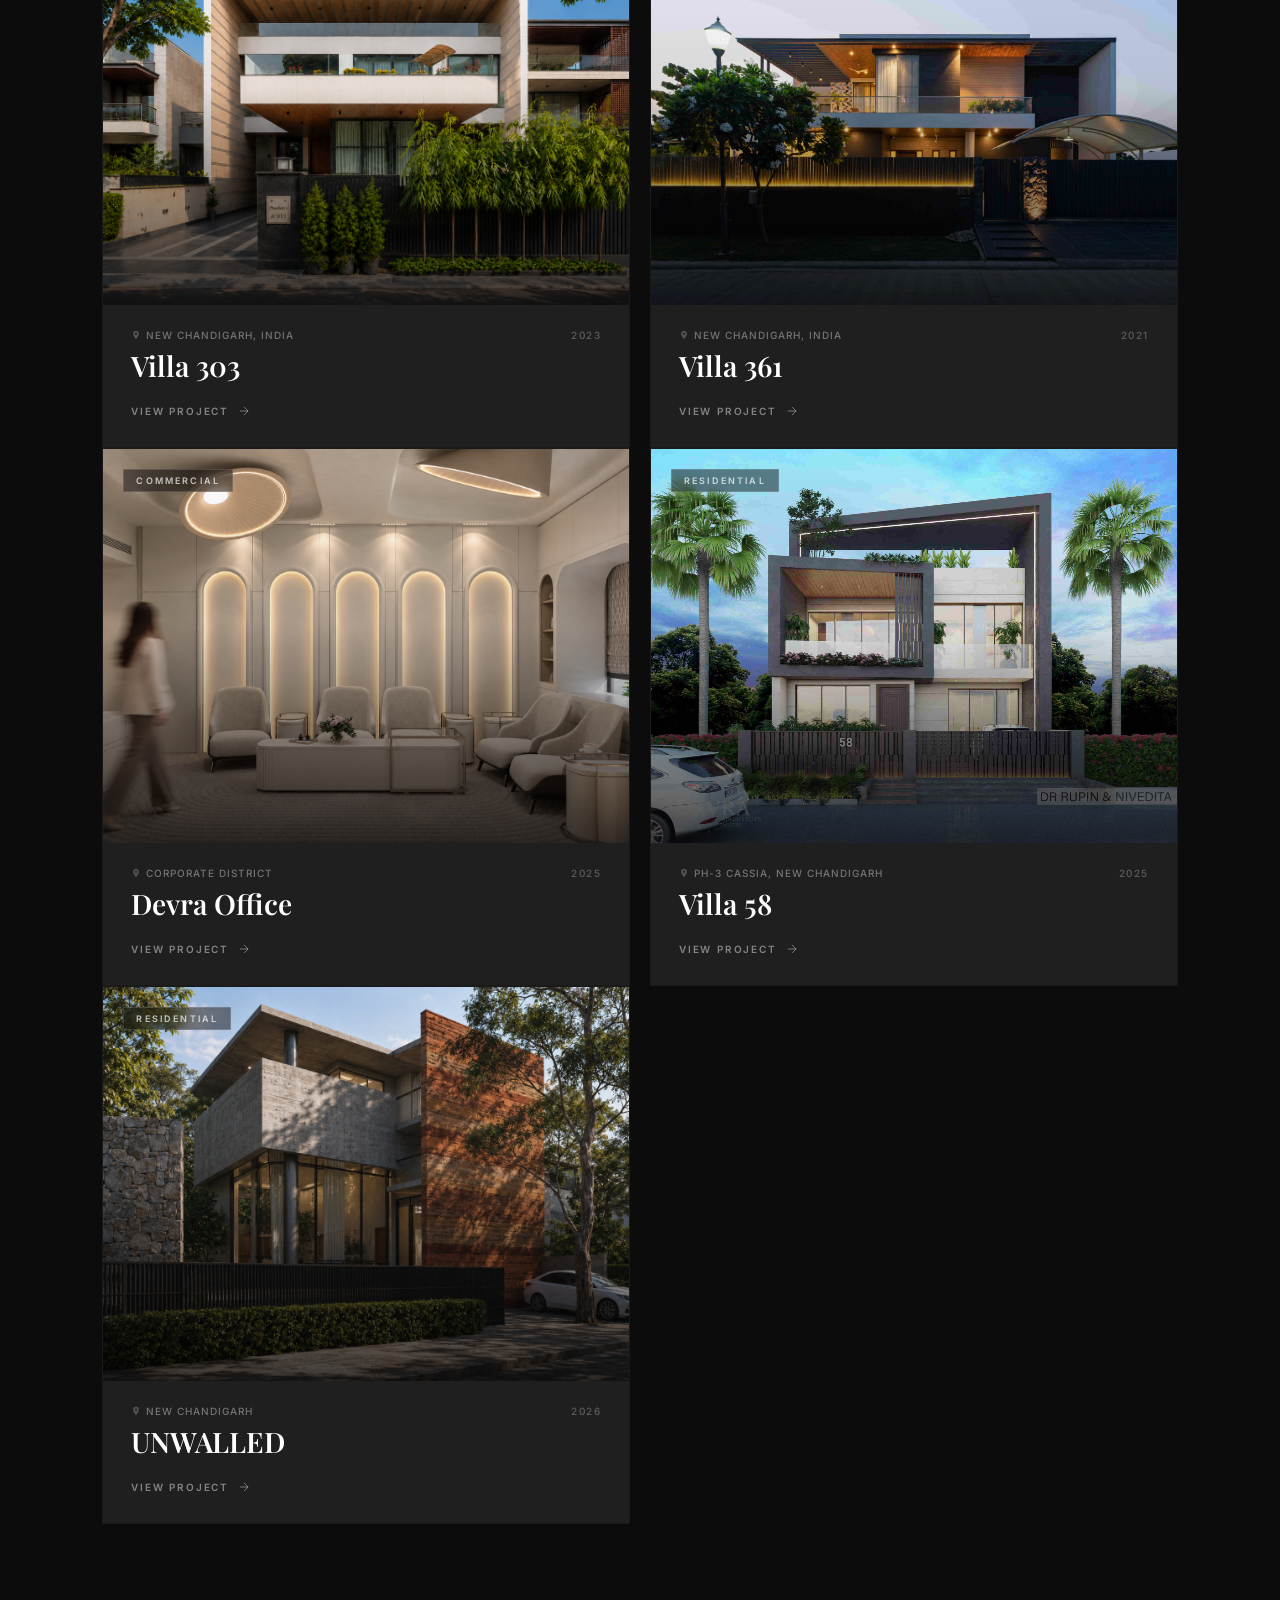
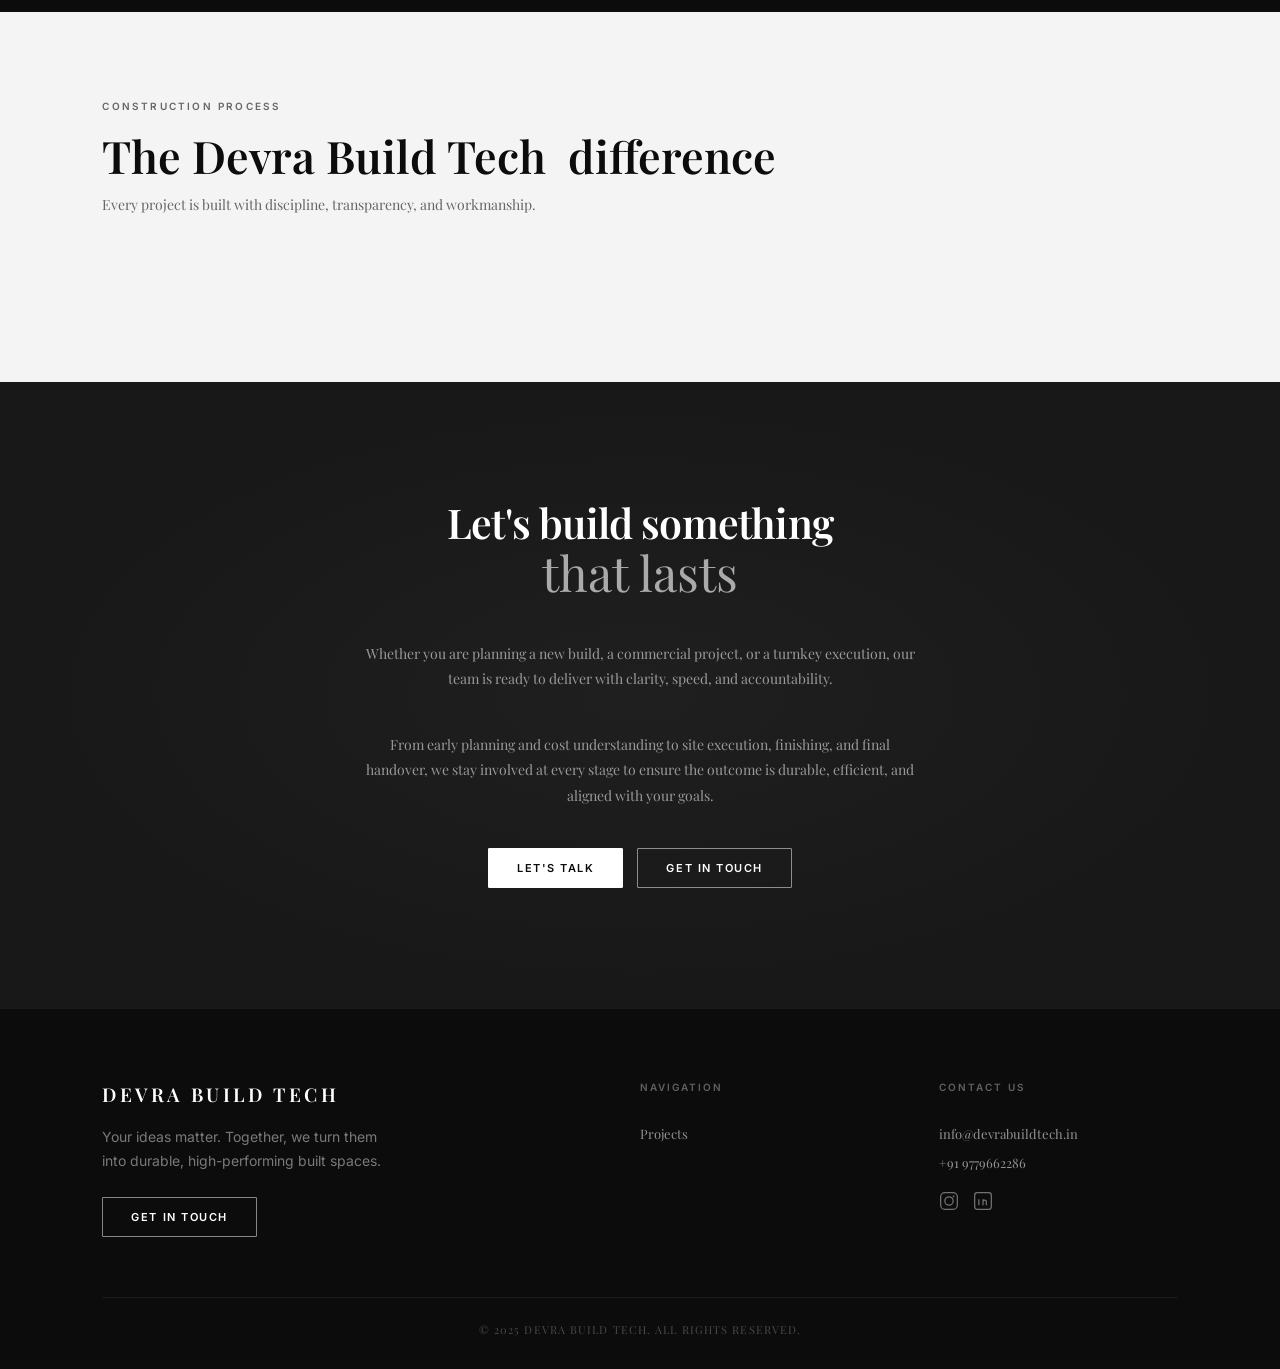
==== commit 834a1df4: "done" ====
--- a/index.html
+++ b/index.html
@@ -43,7 +43,8 @@
     <div class="hero-slider" id="heroSlider">
       <div class="hero-slide active desktop-only" style="background-image:url('assets/projects/UnderConstructionImage361.png')"></div>
       <div class="hero-slide active mobile-only" style="background-image:url('assets/projects/Villa361Mobilerisponsive.png')"></div>
-      <div class="hero-slide" style="background-image:url('assets/projects/res-villa-361.jpg')"></div>
+      <div class="hero-slide desktop-only" style="background-image:url('assets/projects/res-villa-361.jpg')"></div>
+      <div class="hero-slide mobile-only" style="background-image:url('assets/projects/Underconstruction361mobile.png')"></div>
     </div>
     <div class="hero-overlay"></div>
 
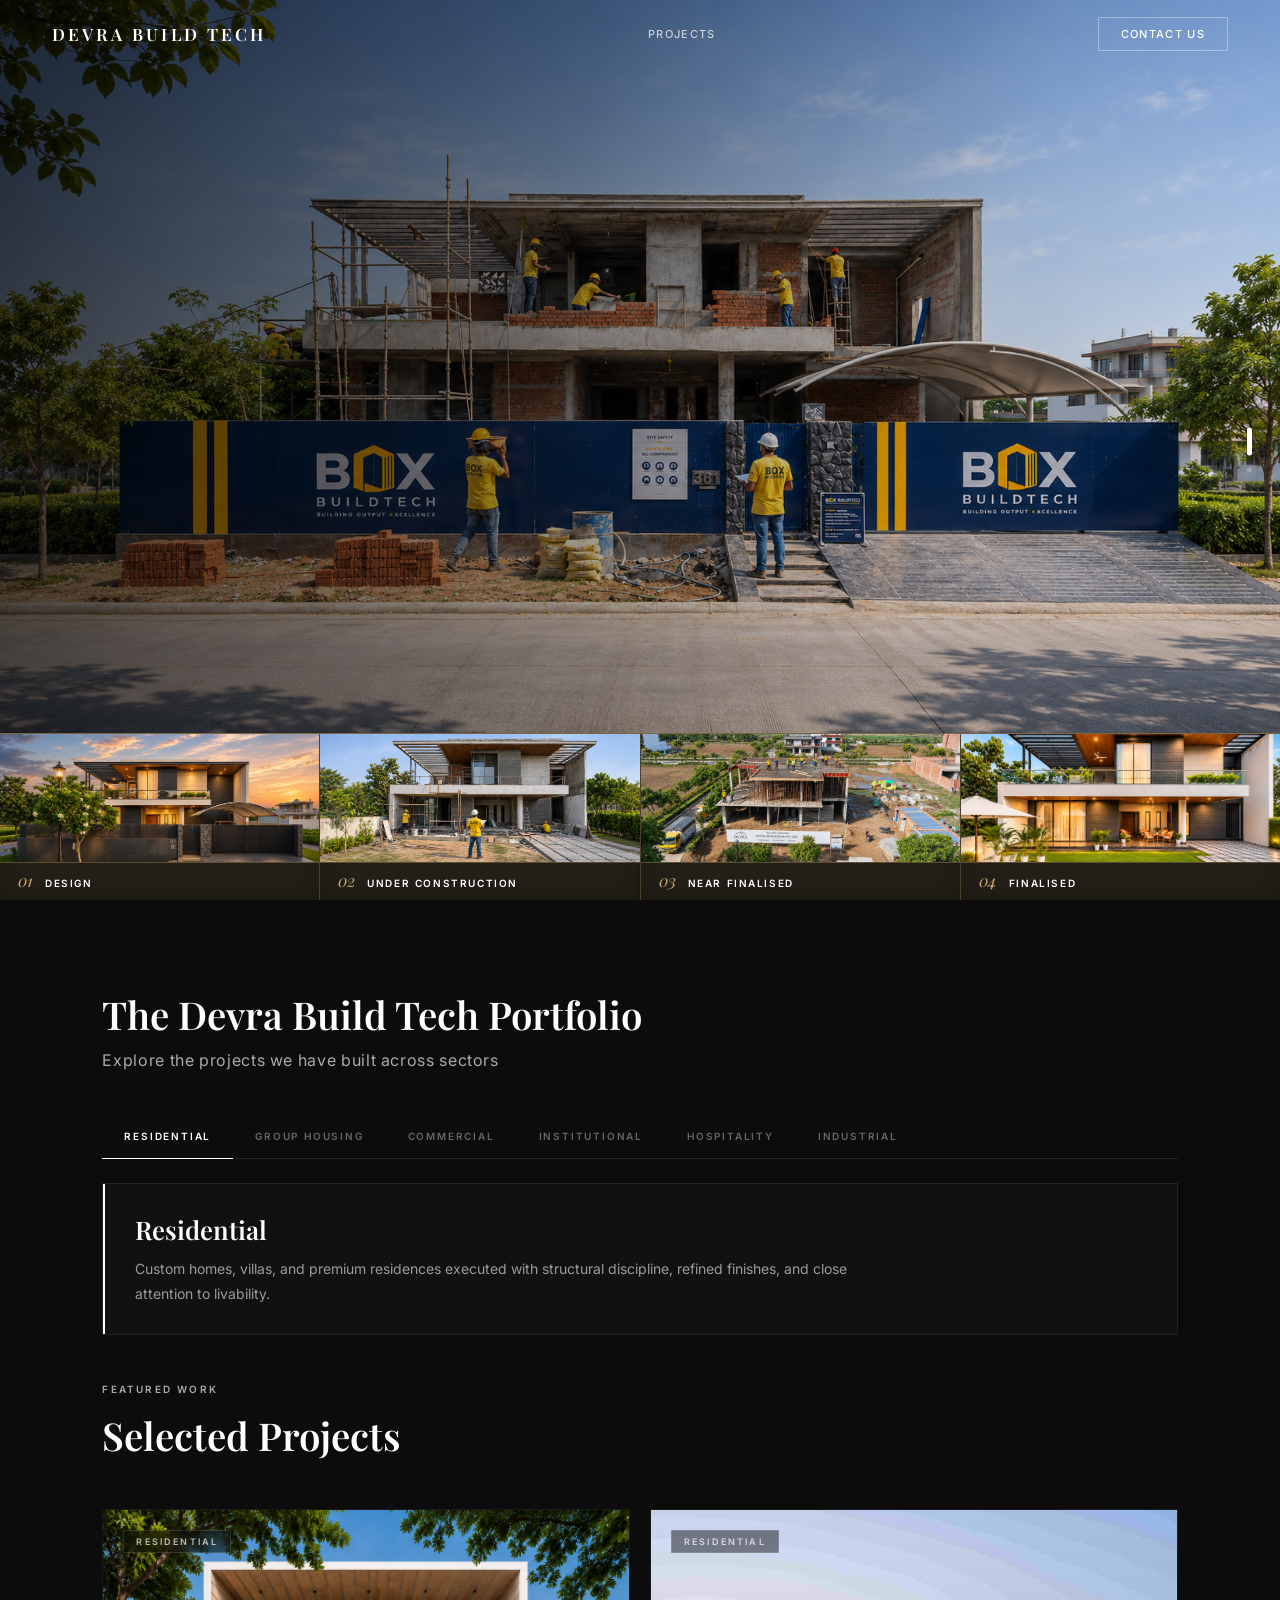
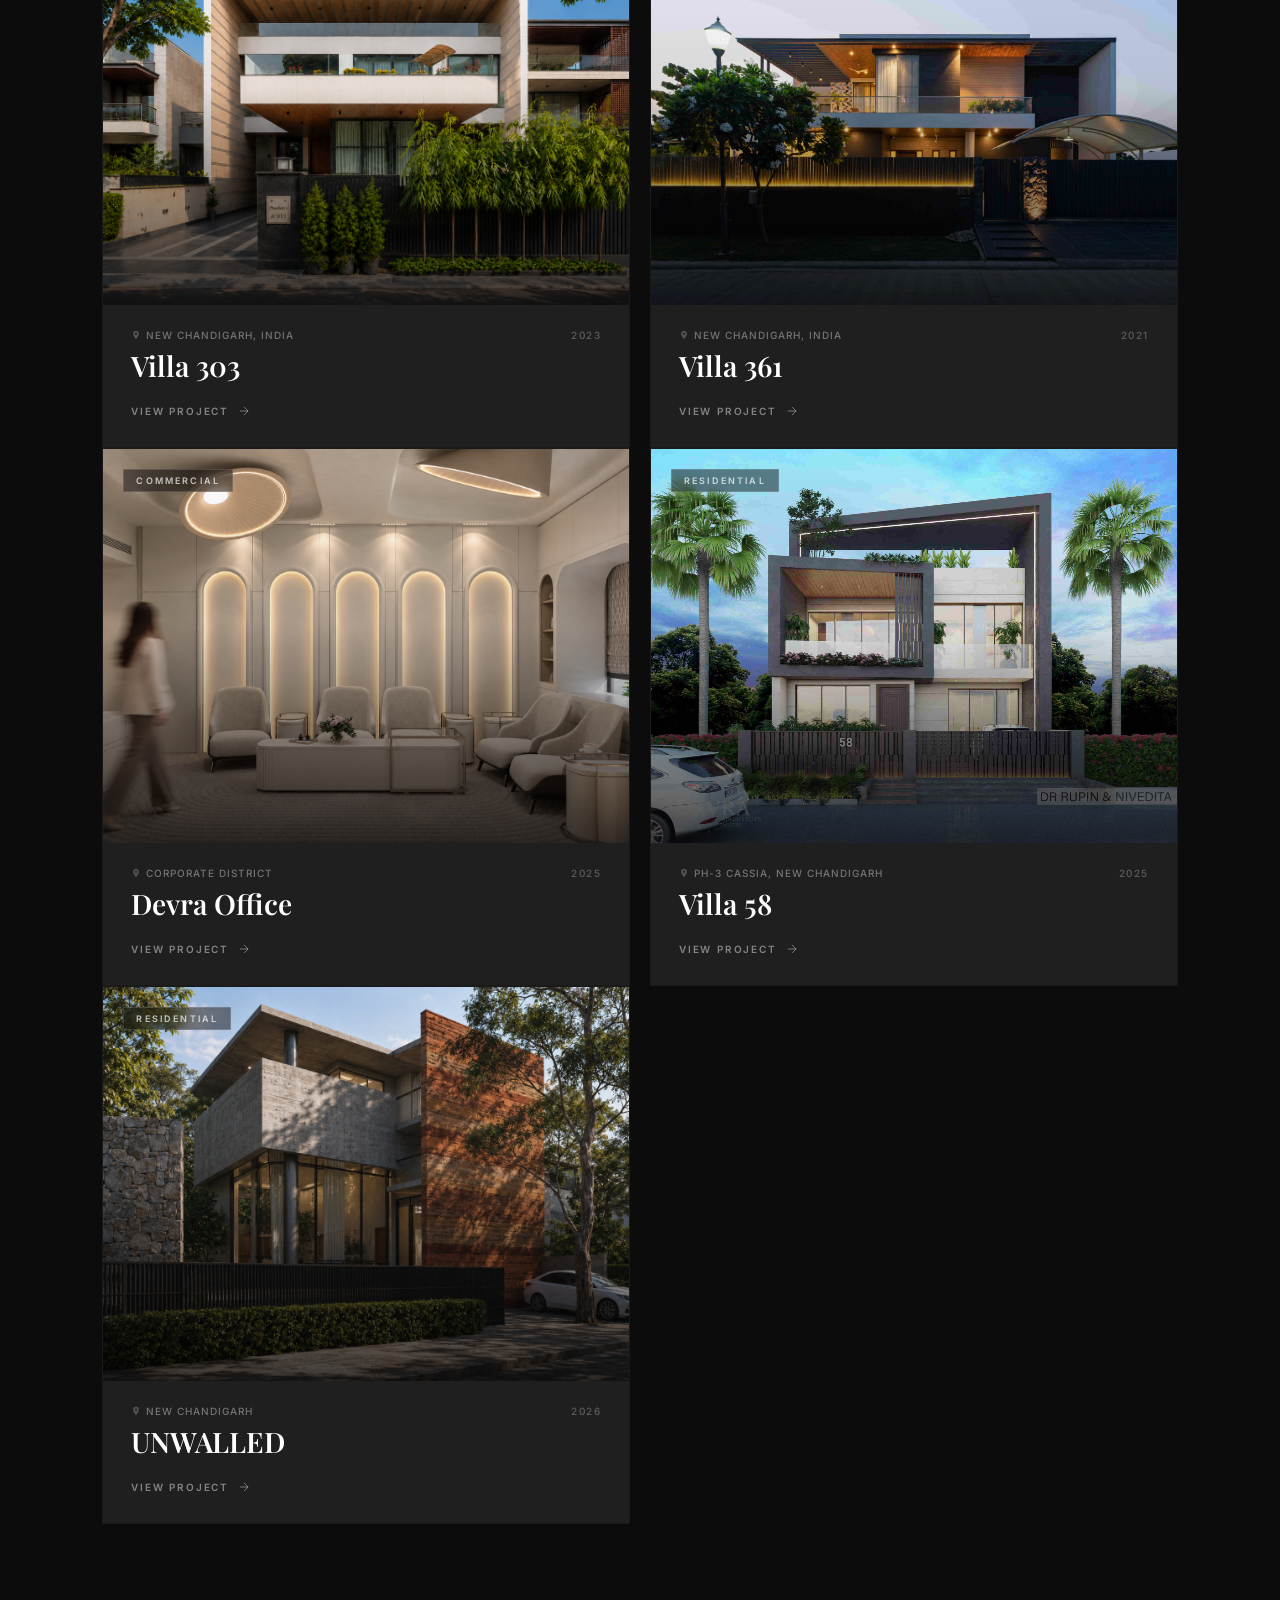
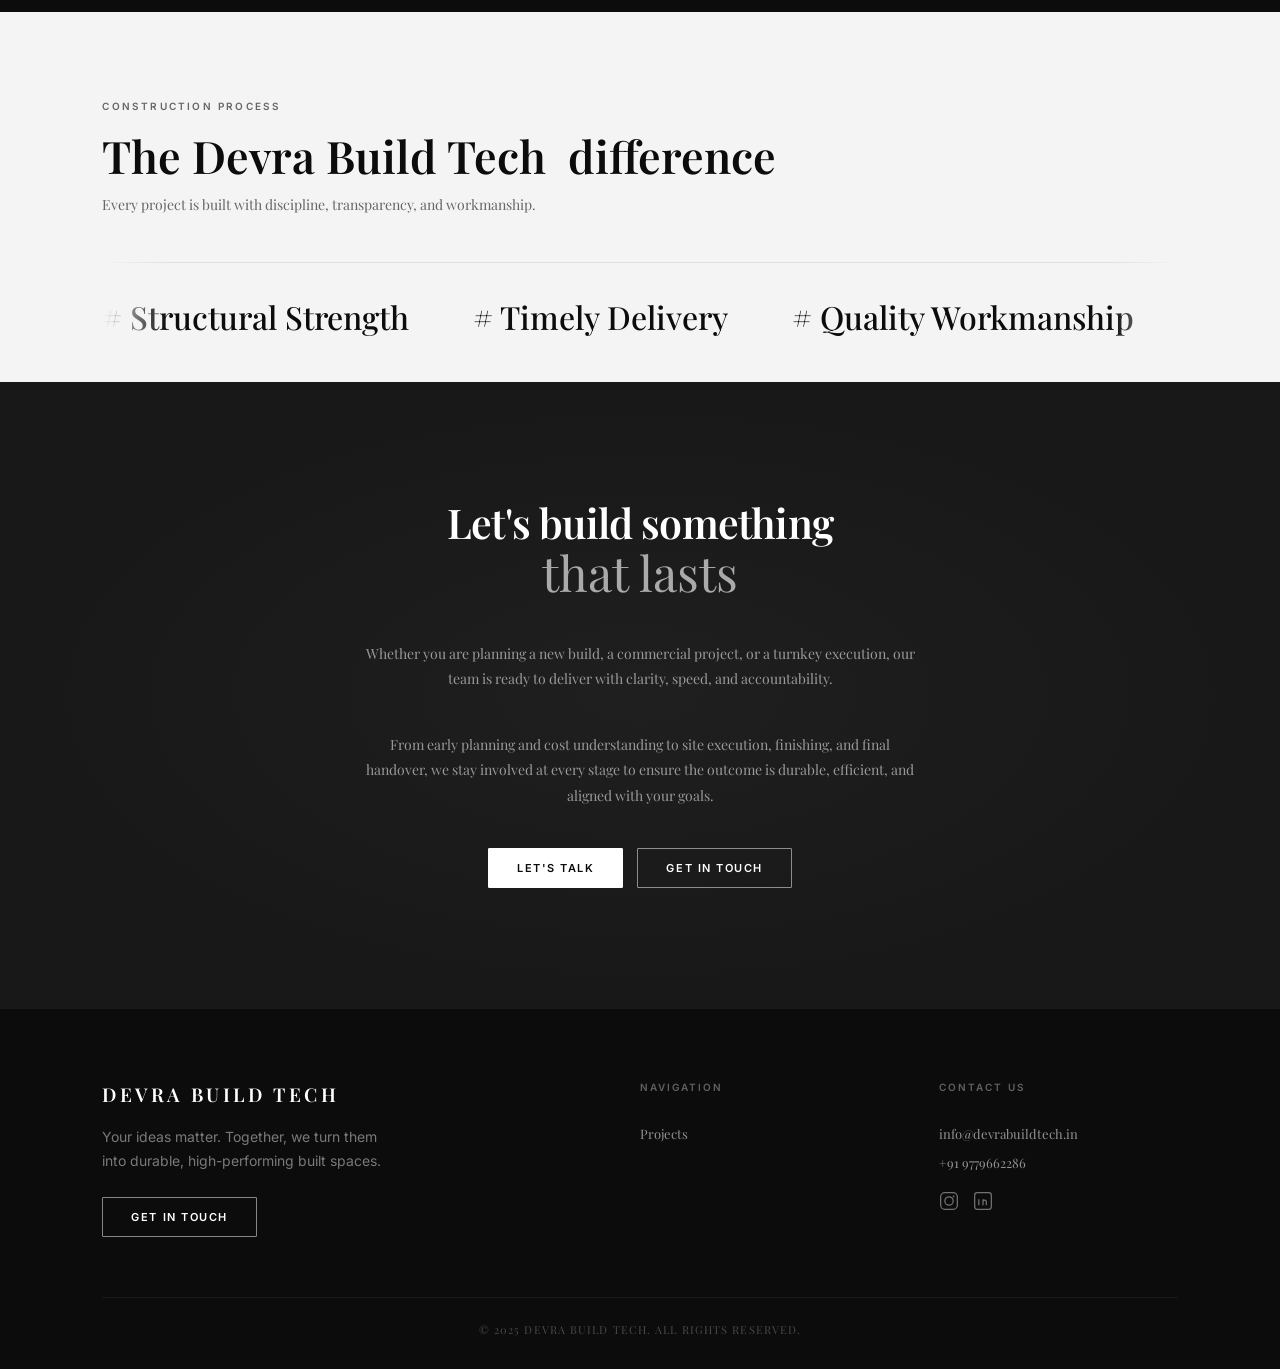
==== commit 5524c7d0: "done" ====
--- a/index.html
+++ b/index.html
@@ -5,7 +5,7 @@
   <meta name="viewport" content="width=device-width, initial-scale=1.0" />
   <title>Construction Company in New Chandigarh | Residential, Commercial & Turnkey Projects | Devra Build Tech</title>
   <meta name="description" content="Devra Build Tech is a New Chandigarh-based construction company delivering 475+ completed residential, commercial, institutional, and hospitality projects with end-to-end execution." />
-  <link rel="stylesheet" href="style.css?v=21" />
+  <link rel="stylesheet" href="style.css?v=22" />
   <link rel="preconnect" href="https://fonts.googleapis.com" />
   <link rel="preconnect" href="https://fonts.gstatic.com" crossorigin />
   <link href="https://fonts.googleapis.com/css2?family=Playfair+Display:wght@400;500;600;700&family=Inter:wght@300;400;500;600&display=swap" rel="stylesheet" />
@@ -39,10 +39,10 @@
 
   <section class="hero" id="hero">
 
-    <!-- BACKGROUND SLIDES -->
+    <!-- BACKGROUND SLIDES (JS activates the first slide for the current screen) -->
     <div class="hero-slider" id="heroSlider">
       <div class="hero-slide active desktop-only" style="background-image:url('assets/projects/UnderConstructionImage361.png')"></div>
-      <div class="hero-slide active mobile-only" style="background-image:url('assets/projects/Villa361Mobilerisponsive.png')"></div>
+      <div class="hero-slide mobile-only" style="background-image:url('assets/projects/Villa361Mobilerisponsive.png')"></div>
       <div class="hero-slide desktop-only" style="background-image:url('assets/projects/res-villa-361.jpg')"></div>
       <div class="hero-slide mobile-only" style="background-image:url('assets/projects/Underconstruction361mobile.png')"></div>
     </div>
@@ -356,6 +356,6 @@
     </div>
   </footer>
 
-  <script src="script.js"></script>
+  <script src="script.js?v=2"></script>
 </body>
 </html>
--- a/style.css
+++ b/style.css
@@ -21,7 +21,7 @@
   --ease-out:   cubic-bezier(0.25, 0.46, 0.45, 0.94);
   --ease-smooth: cubic-bezier(0.4, 0, 0.2, 1);
 
-  /* Hero strip sizing (FIX: image ab strip ke peeche nahi chhupegi) */
+  /* Hero strip sizing (JS overrides --stages-h with the exact strip height) */
   --thumb-ratio: 2.5;                                   /* 5:2 (original size) */
   --stages-h: calc(25vw / var(--thumb-ratio) + 40px);   /* 4 columns */
 }
@@ -171,7 +171,7 @@
 .hero-slider {
   position: absolute;
   top: 0; left: 0; right: 0;
-  bottom: var(--stages-h);          /* FIX: strip ke peeche nahi jaayegi */
+  bottom: var(--stages-h);          /* strip ke peeche nahi jaayegi */
   z-index: 0; overflow: hidden;
 }
 .hero-slide {
@@ -680,7 +680,7 @@
   .hero-content { left: 5%; bottom: calc(var(--stages-h) + 30px); top: auto; }
 }
 @media (max-width: 768px) {
-  /* Mobile: strip 2x2 grid hai, isliye height double */
+  /* Mobile: strip 2x2 grid hai (JS exact height set karta hai, ye sirf fallback hai) */
   :root { --stages-h: calc(50vw / var(--thumb-ratio) * 2 + 80px); }
 
   /* Mobile/Desktop image toggle */
@@ -690,7 +690,10 @@
   .navbar { padding: 0 24px; }
   .nav-links, .nav-cta { display: none; }
   .hamburger { display: flex; }
-  .hero { min-height: 100svh; }
+
+  /* FIX: 100vh mobile par toolbar ke peeche chala jata hai, isliye svh */
+  .hero { height: 100vh; height: 100svh; min-height: 0; }
+
   .hero-content { left: 6%; max-width: 88%; bottom: calc(var(--stages-h) + 24px); top: auto; }
   .hero-indicators { right: 14px; }
 
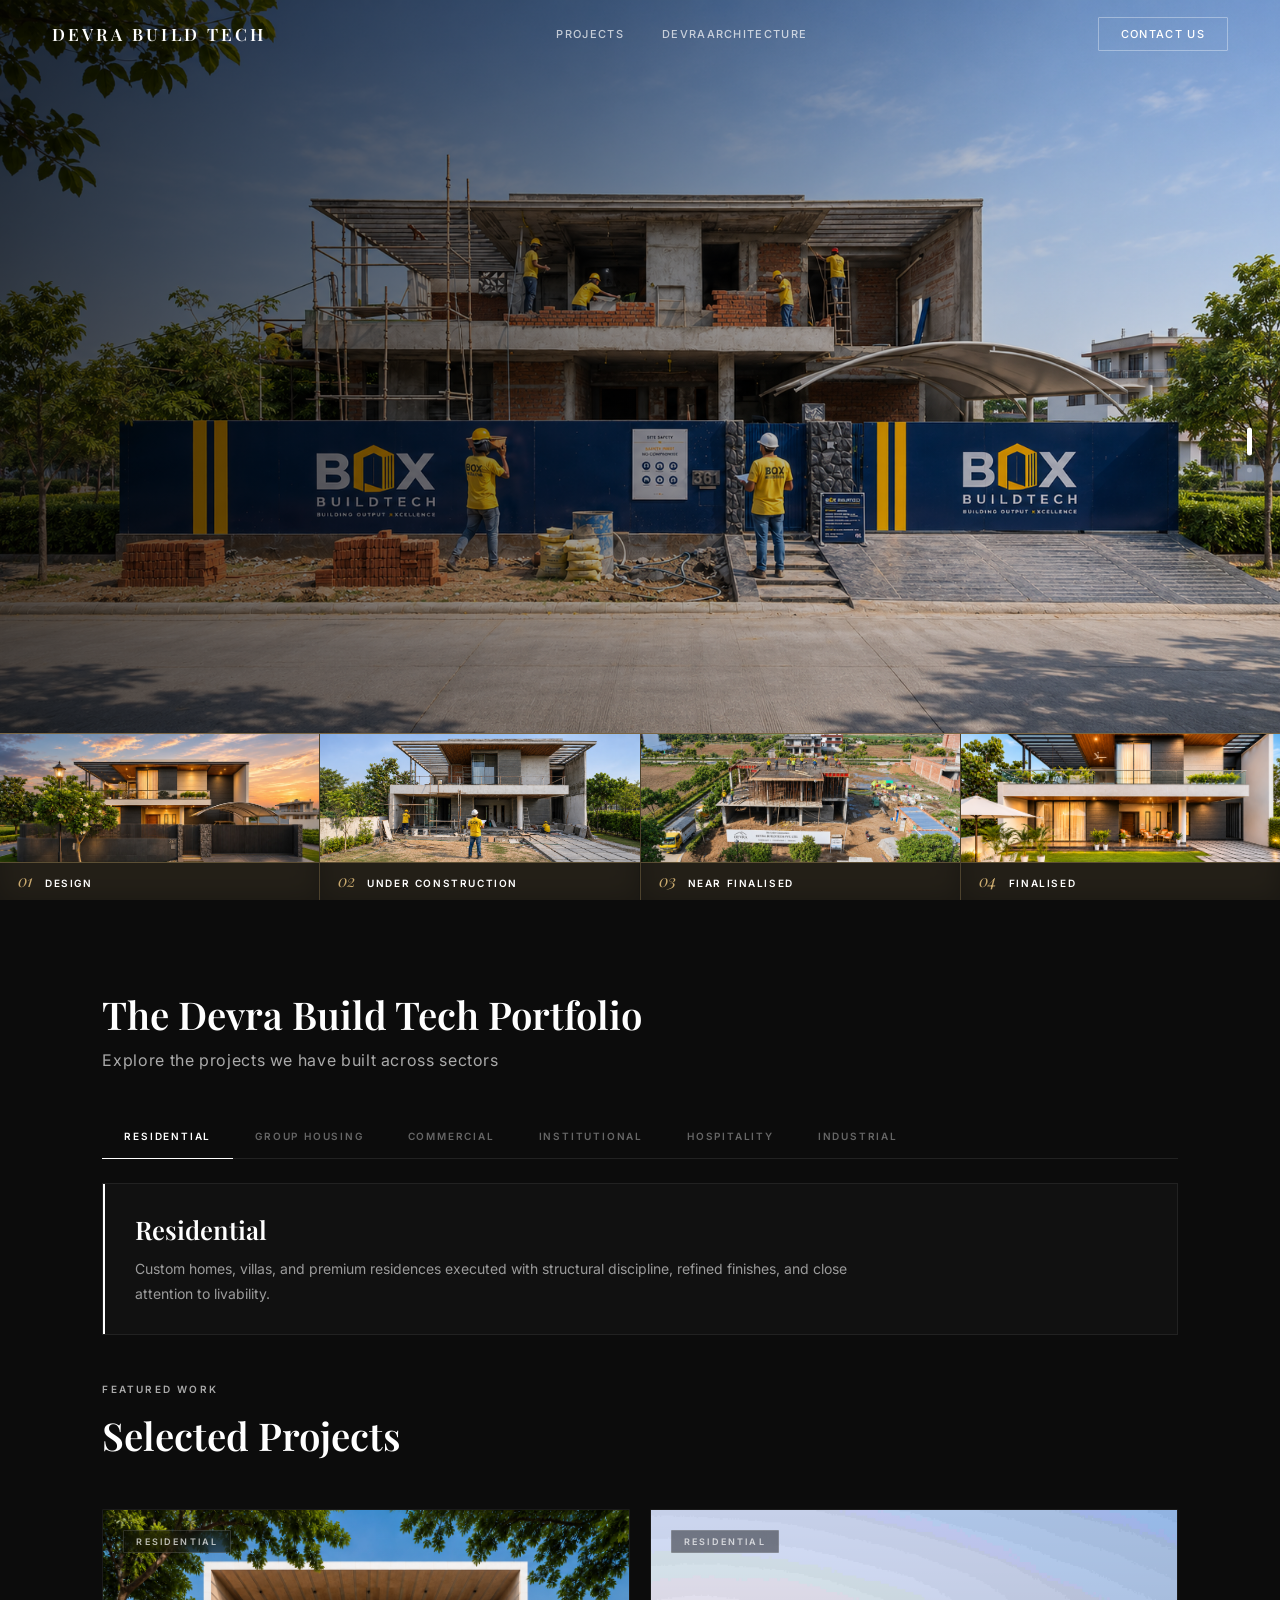
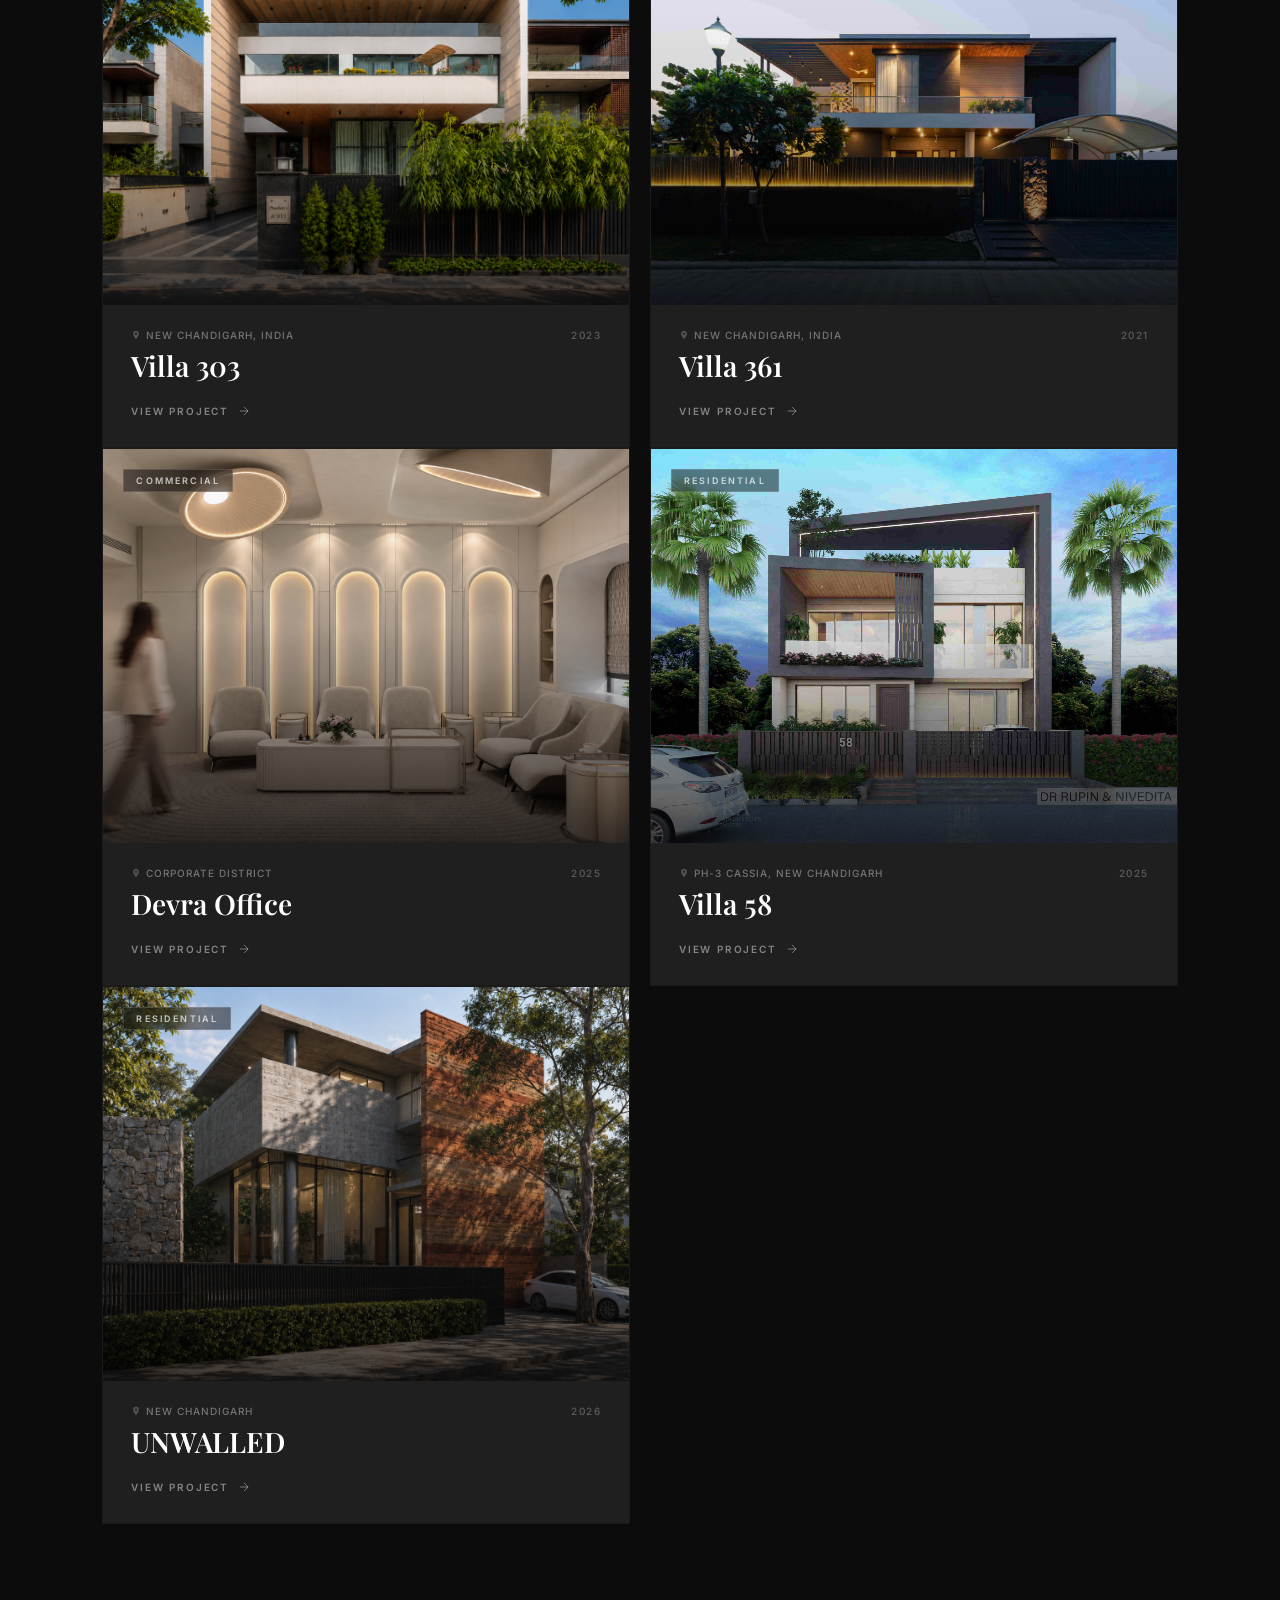
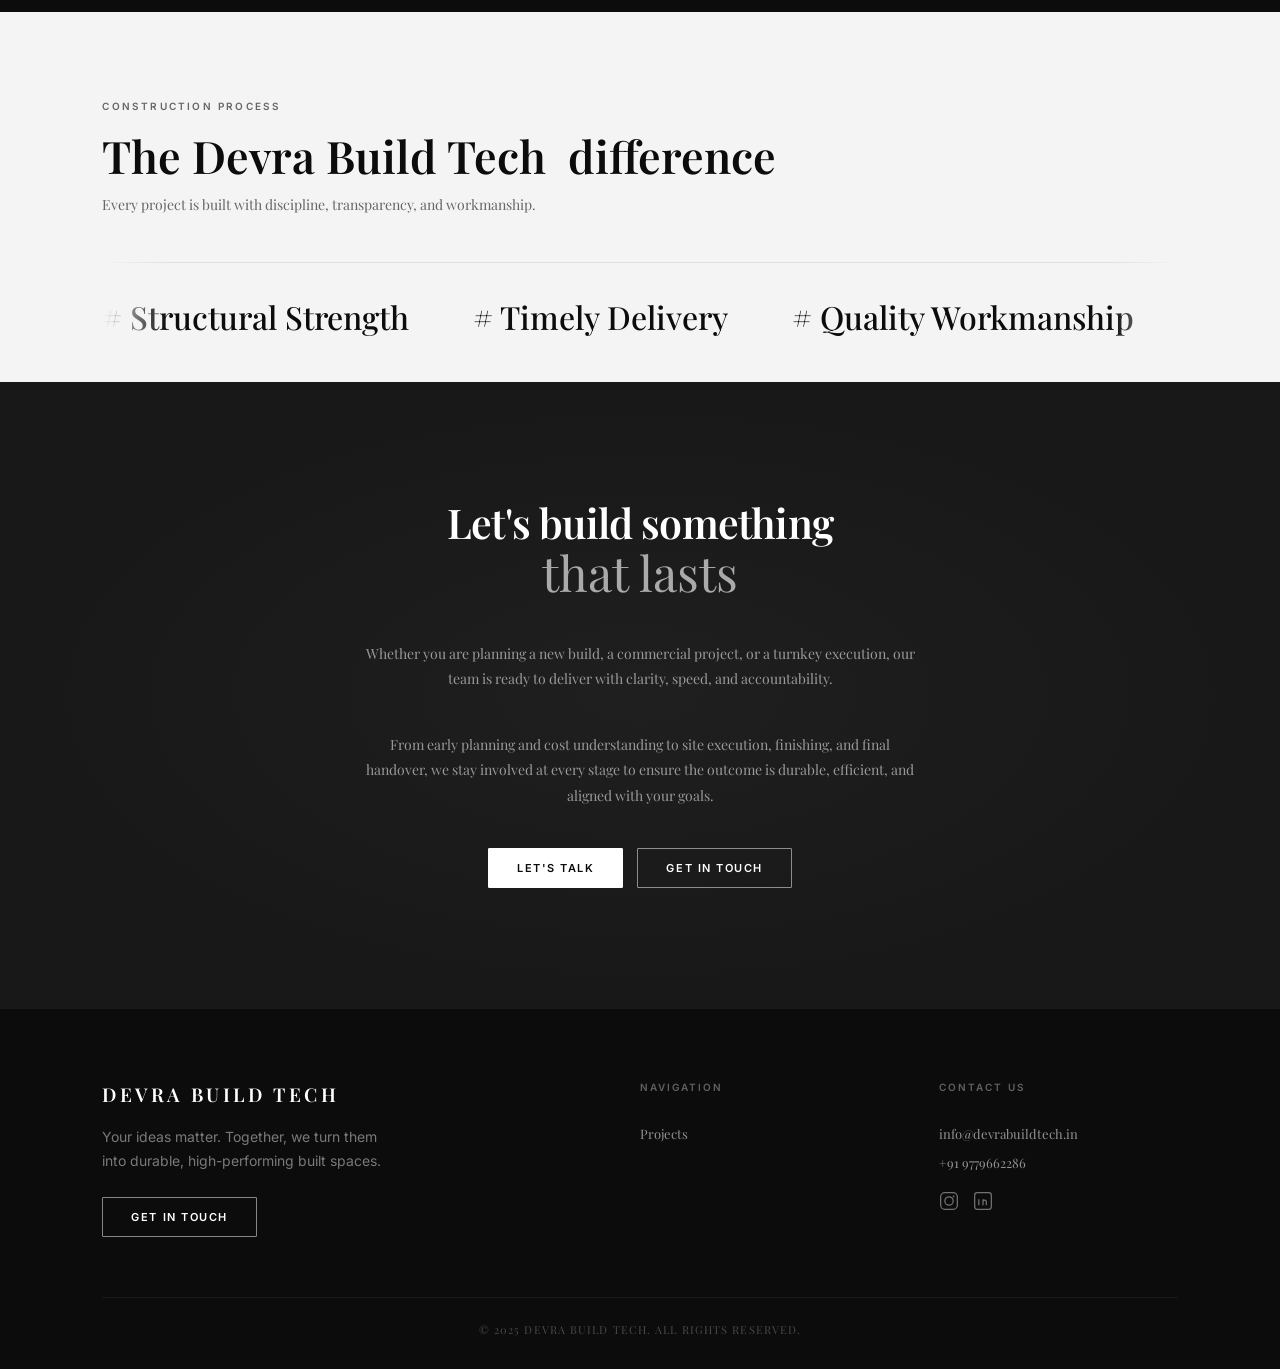
==== commit 3ae5594a: "done" ====
--- a/index.html
+++ b/index.html
@@ -25,6 +25,7 @@
     </a>
     <div class="nav-links">
       <a href="#projects-grid-section">Projects</a>
+      <a href="https://devra.in" target="_blank" rel="noopener">devraarchitecture</a>
     </div>
     <a href="#contact-section" class="nav-cta">Contact Us</a>
     <button class="hamburger" id="hamburger" aria-label="Menu">
@@ -34,6 +35,7 @@
 
   <div class="mobile-menu" id="mobileMenu">
     <a href="#projects-grid-section">Projects</a>
+    <a href="https://devra.in" target="_blank" rel="noopener">devraarchitecture</a>
     <a href="#contact-section">Contact Us</a>
   </div>
 
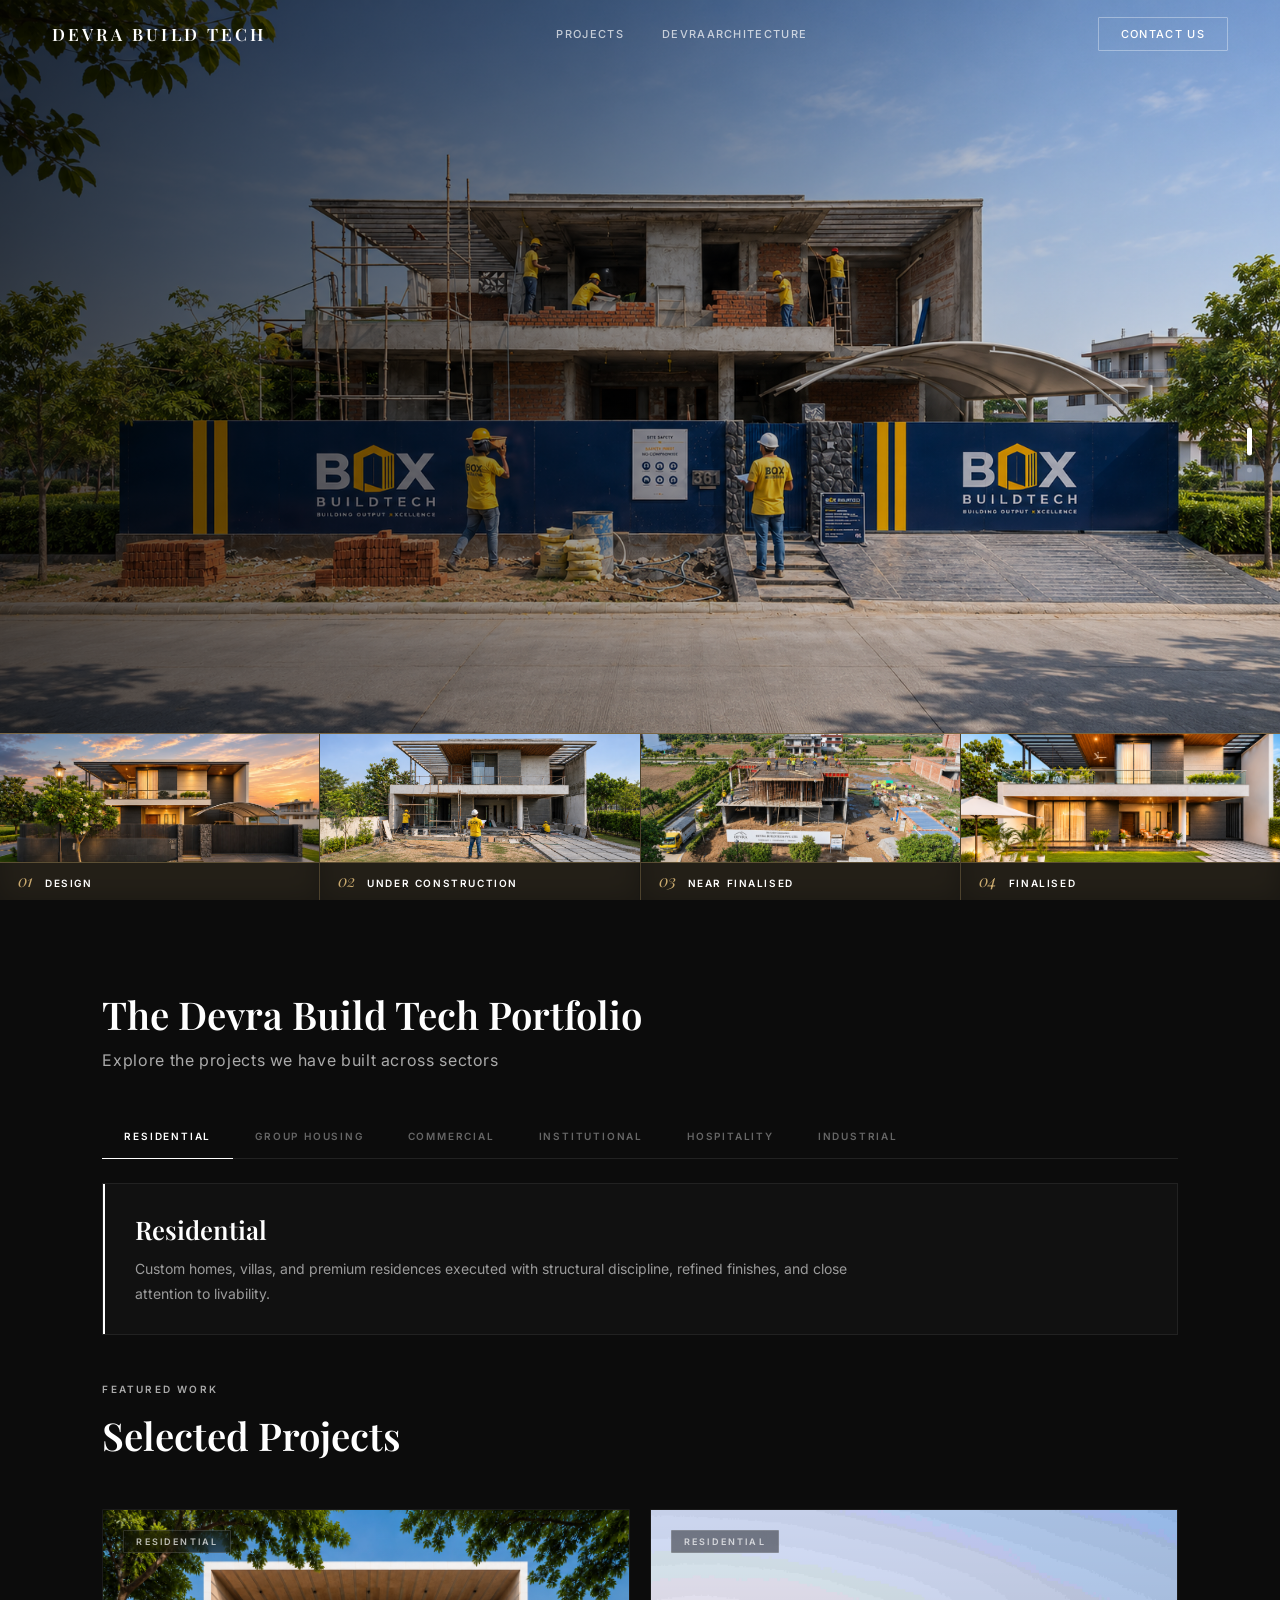
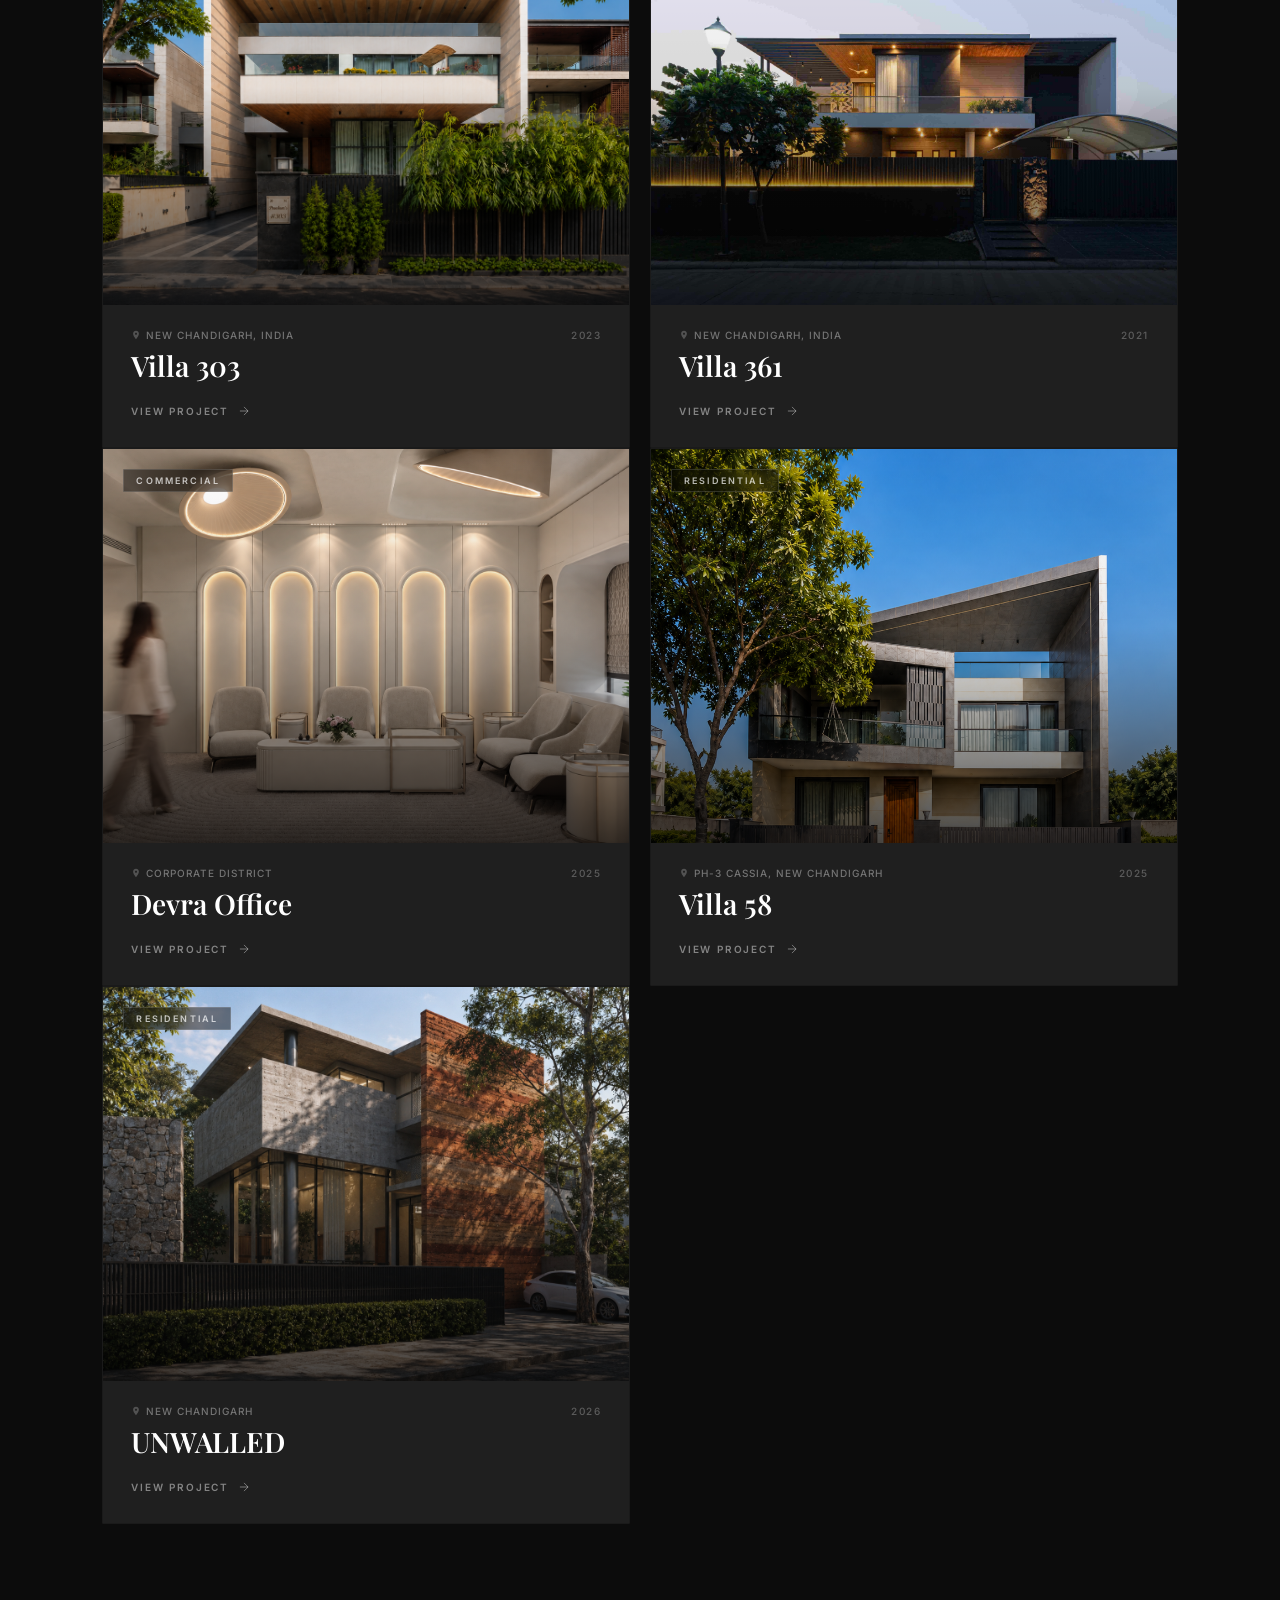
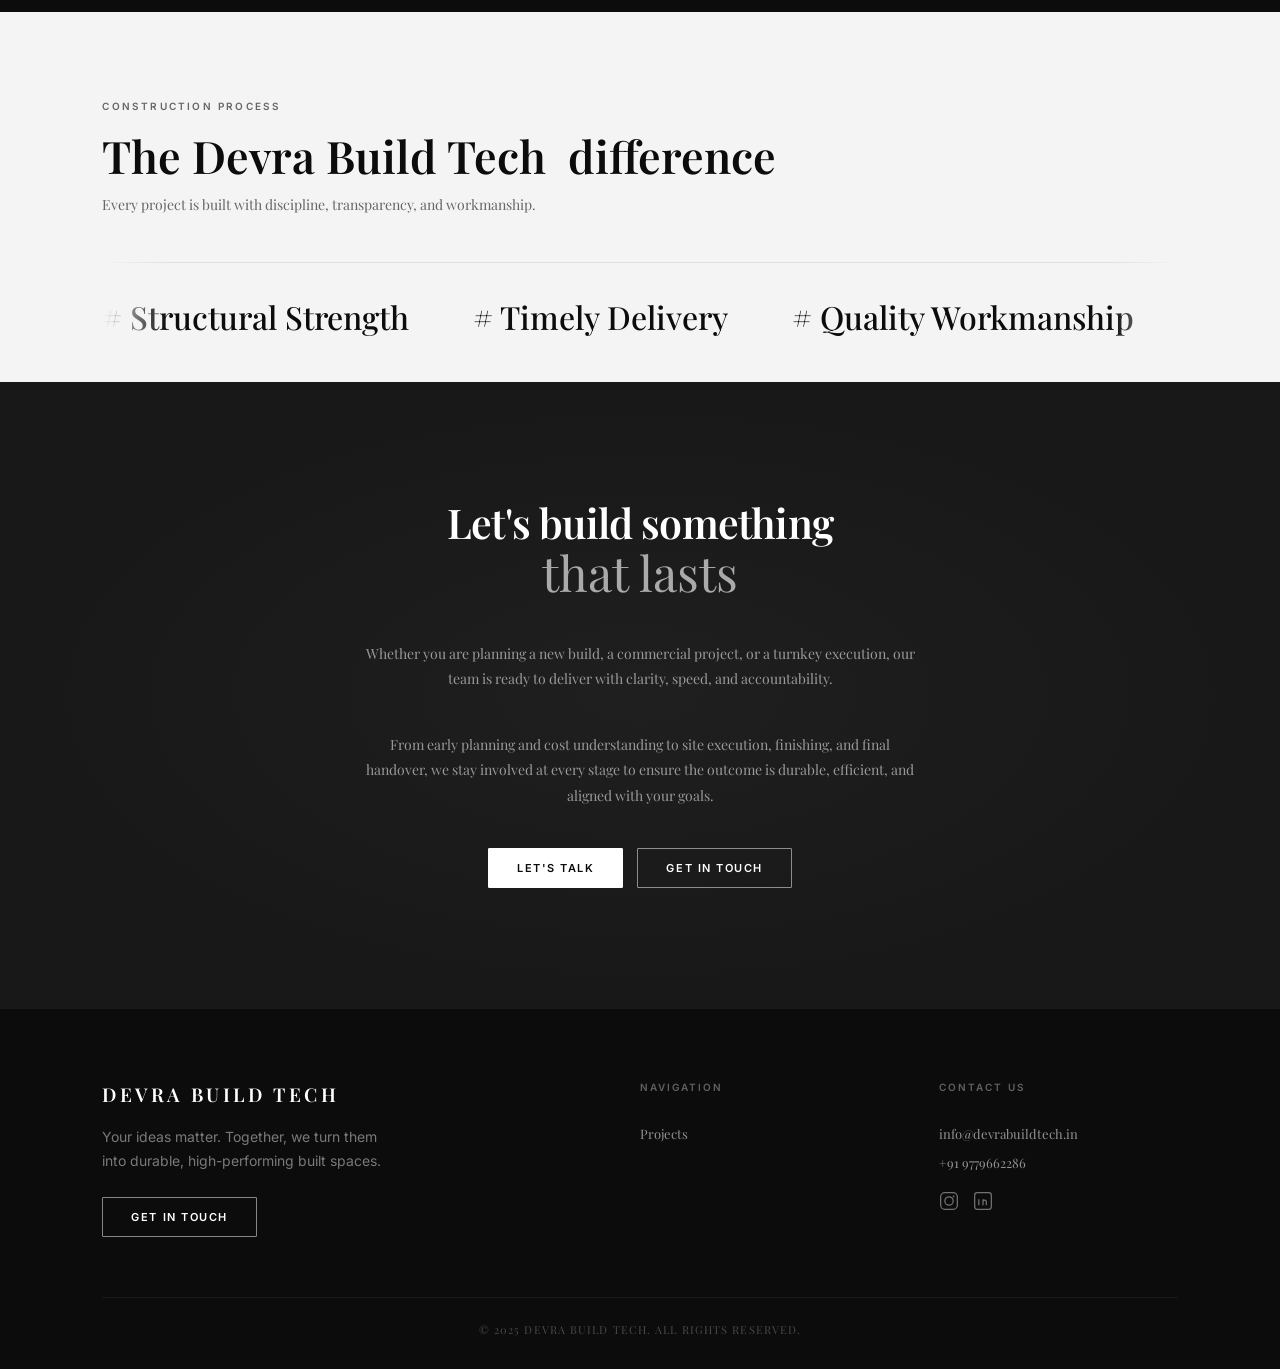
==== commit f83b37c1: "done" ====
--- a/index.html
+++ b/index.html
@@ -236,7 +236,10 @@
         <!-- Villa 58 — Residential -->
         <a href="villa-58.html" class="pg-card">
           <div class="pg-card-img">
-            <img src="assets/projects/res-villa-58.jpg" alt="Villa 58 — New Chandigarh" loading="lazy" />
+            <picture>
+              <source media="(max-width: 768px)" srcset="assets/projects/Villa58MobilerisImg.png?v=2" />
+              <img src="assets/projects/Villa58Desktopimg.png?v=2" alt="Villa 58 — New Chandigarh" loading="lazy" />
+            </picture>
             <div class="pg-card-overlay"></div>
             <span class="pg-card-tag">Residential</span>
           </div>
